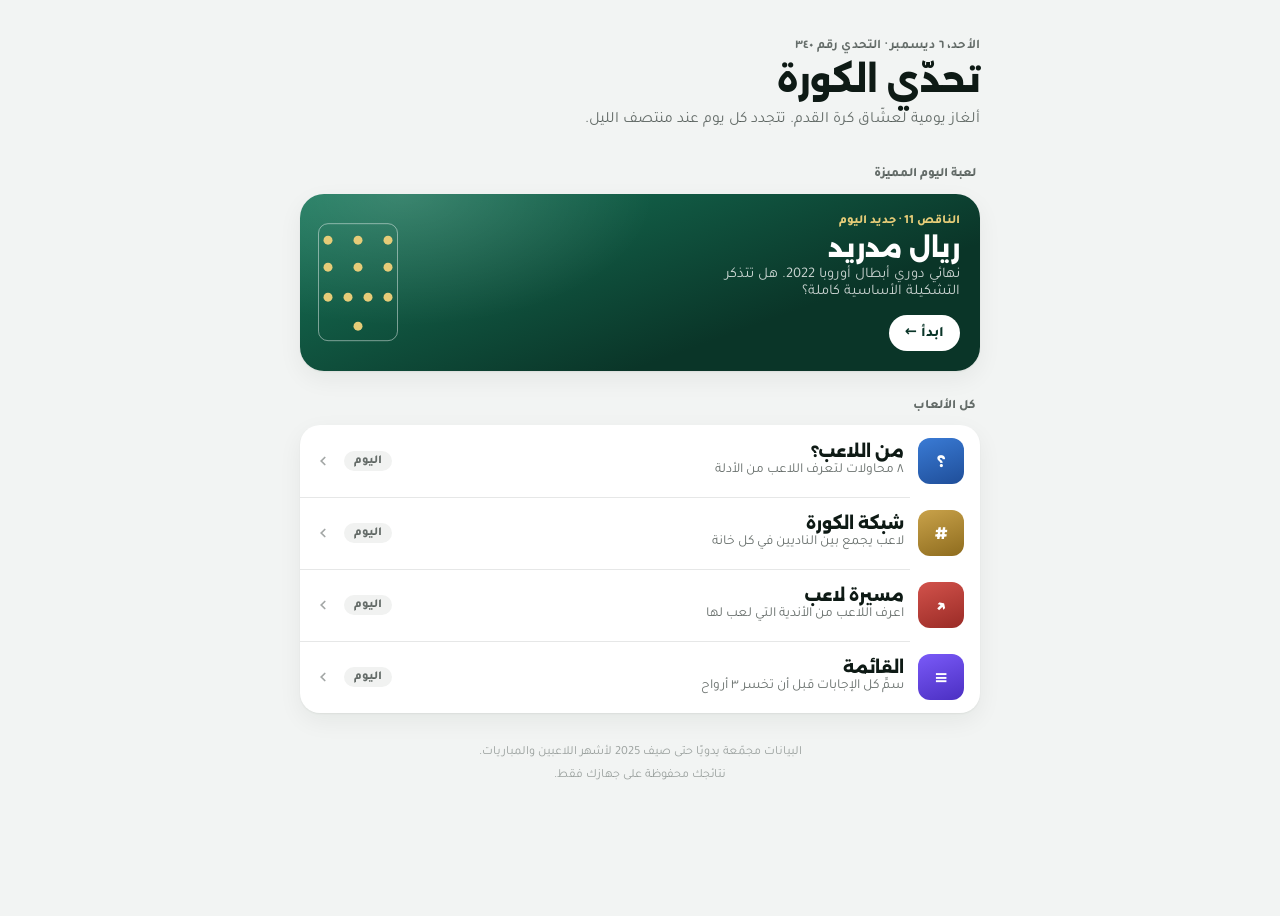
==== kora/index.html @ 8225eb1f "Add standalone Arabic football puzzle site (kora/) Five daily games: الناقص 11, من اللاعب؟, شبكة الك" ====
<!DOCTYPE html>
<html lang="ar" dir="rtl">
<head>
<meta charset="UTF-8">
<meta name="viewport" content="width=device-width, initial-scale=1, viewport-fit=cover">
<title>تحدّي الكورة</title>
<meta name="claude:viewport-fit-sides" content="cover">
<meta name="description" content="ألعاب ألغاز كرة القدم بالعربي: الناقص 11، من اللاعب؟، شبكة الكورة، مسيرة لاعب، والقائمة.">
<meta name="theme-color" content="#F3F5F4">
<link rel="preconnect" href="https://fonts.gstatic.com" crossorigin>
<link href="https://fonts.googleapis.com/css2?family=Tajawal:wght@400;500;700;800&family=Alexandria:wght@500;600;700;800&display=swap" rel="stylesheet">
<style>
/* Layout: iOS-style single column (max 680px) — large title, grouped cards, bottom sheets; pitch green and gold borrowed from مركز التمرين */
:root{
  --bg:#F2F4F3; --surface:#FFFFFF; --surface2:#F6F8F7; --fill:rgba(16,40,30,.06); --fill2:rgba(16,40,30,.10);
  --fg:#0E1A15; --fg2:rgba(14,26,21,.62); --fg3:rgba(14,26,21,.38); --sep:rgba(14,26,21,.10);
  --accent:#10654F; --accent-fg:#FFFFFF; --accent-soft:rgba(16,101,79,.10);
  --gold:#B48A2C; --gold-soft:rgba(201,162,74,.16);
  --ok:#1F9D55; --ok-fg:#FFFFFF; --near:#D9A514; --near-fg:#1A1405; --miss:#8E9692; --miss-fg:#FFFFFF; --bad:#D93A3A;
  --pitch1:#17775A; --pitch2:#136B51; --line:rgba(255,255,255,.55);
  --shadow:0 1px 2px rgba(10,30,20,.06),0 8px 24px rgba(10,30,20,.06);
  --blur:rgba(242,244,243,.82);
  --f-display:'Alexandria','Tajawal',system-ui,sans-serif; --f-body:'Tajawal',system-ui,-apple-system,'Segoe UI',sans-serif;
  --r:20px; --r-sm:13px;
}
@media (prefers-color-scheme: dark){:root:not([data-theme="light"]){
  --bg:#000000; --surface:#111614; --surface2:#1A201D; --fill:rgba(220,240,230,.07); --fill2:rgba(220,240,230,.12);
  --fg:#F3F7F5; --fg2:rgba(243,247,245,.64); --fg3:rgba(243,247,245,.38); --sep:rgba(243,247,245,.10);
  --accent:#2EA96A; --accent-fg:#04140D; --accent-soft:rgba(46,169,106,.16);
  --gold:#E6CC78; --gold-soft:rgba(230,204,120,.14);
  --ok:#2EB866; --ok-fg:#04140D; --near:#E3B523; --near-fg:#1A1405; --miss:#3B423F; --miss-fg:#F3F7F5; --bad:#F26B6B;
  --pitch1:#0F5A43; --pitch2:#0C503B; --line:rgba(255,255,255,.42);
  --shadow:none; --blur:rgba(0,0,0,.72); color-scheme:dark;}}
:root[data-theme="dark"]{
  --bg:#000000; --surface:#111614; --surface2:#1A201D; --fill:rgba(220,240,230,.07); --fill2:rgba(220,240,230,.12);
  --fg:#F3F7F5; --fg2:rgba(243,247,245,.64); --fg3:rgba(243,247,245,.38); --sep:rgba(243,247,245,.10);
  --accent:#2EA96A; --accent-fg:#04140D; --accent-soft:rgba(46,169,106,.16);
  --gold:#E6CC78; --gold-soft:rgba(230,204,120,.14);
  --ok:#2EB866; --ok-fg:#04140D; --near:#E3B523; --near-fg:#1A1405; --miss:#3B423F; --miss-fg:#F3F7F5; --bad:#F26B6B;
  --pitch1:#0F5A43; --pitch2:#0C503B; --line:rgba(255,255,255,.42);
  --shadow:none; --blur:rgba(0,0,0,.72); color-scheme:dark;}

*{box-sizing:border-box;-webkit-tap-highlight-color:transparent}
html{direction:rtl}
body{direction:rtl;background:var(--bg);color:var(--fg);font-family:var(--f-body);font-size:16px;line-height:1.6;
  -webkit-font-smoothing:antialiased;min-height:100vh;
  padding-left:max(16px,env(safe-area-inset-left,0px));padding-right:max(16px,env(safe-area-inset-right,0px));padding-block:0 40px}
body::before{content:"";position:fixed;inset:0 0 auto;height:env(safe-area-inset-top,0px);z-index:60;background:var(--blur)}
button,input{font-family:inherit;font-size:inherit;color:inherit}
button{cursor:pointer}
:focus-visible{outline:2.5px solid var(--accent);outline-offset:2px}
.wrap{max-width:680px;margin:0 auto}
h1,h2,h3,.disp{font-family:var(--f-display);text-wrap:balance;margin:0}
.num{font-variant-numeric:tabular-nums}

/* nav bar */
.nav{position:sticky;top:env(safe-area-inset-top,0px);z-index:50;margin:0 calc(-1*max(16px,env(safe-area-inset-left,0px)));
  padding:10px max(16px,env(safe-area-inset-left,0px));background:var(--blur);
  -webkit-backdrop-filter:saturate(180%) blur(18px);backdrop-filter:saturate(180%) blur(18px);border-bottom:.5px solid var(--sep)}
.nav .in{max-width:680px;margin:0 auto;display:flex;align-items:center;gap:8px;min-height:36px}
.nav .t{flex:1;text-align:center;font-family:var(--f-display);font-weight:700;font-size:1rem;white-space:nowrap;overflow:hidden;text-overflow:ellipsis}
.nbtn{background:none;border:0;color:var(--accent);font-weight:700;font-size:1rem;display:inline-flex;align-items:center;gap:2px;padding:6px 4px;min-width:64px}
.nbtn.end{justify-content:flex-end}
.nbtn svg{width:20px;height:20px}
.ibtn{width:34px;height:34px;border-radius:50%;background:var(--fill);border:0;color:var(--accent);display:inline-flex;align-items:center;justify-content:center;font-weight:800;font-family:var(--f-display)}

/* home */
.hero{padding:28px 0 6px}
.hero .date{font-size:.82rem;font-weight:700;color:var(--fg2);letter-spacing:.2px}
.hero h1{font-size:2.15rem;font-weight:800;line-height:1.25;margin-top:2px}
.hero p{margin:6px 0 0;color:var(--fg2);font-size:.98rem}
.grp-t{font-size:.8rem;font-weight:800;color:var(--fg2);margin:26px 4px 8px}
.feature{display:block;width:100%;text-align:right;border:0;border-radius:24px;overflow:hidden;position:relative;padding:20px 20px 20px 116px;color:#fff;
  background:radial-gradient(420px 220px at 15% 0%,rgba(255,255,255,.16),transparent 60%),linear-gradient(160deg,#17775A,#0A3528 70%);box-shadow:var(--shadow)}
.feature .k{font-size:.78rem;font-weight:800;color:#E6CC78}
.feature h2{font-size:1.6rem;font-weight:800;margin:4px 0 4px;color:#fff}
.feature p{margin:0;color:rgba(255,255,255,.78);font-size:.92rem;max-width:34ch}
.feature .go{margin-top:14px;display:inline-flex;align-items:center;gap:6px;background:#fff;color:#0A3528;border-radius:999px;padding:8px 16px;font-weight:800;font-size:.9rem}
.feature .mini{position:absolute;left:18px;top:50%;transform:translateY(-50%);width:80px;aspect-ratio:68/100;border:1.5px solid rgba(255,255,255,.45);border-radius:10px;max-width:30%}
.feature .mini i{position:absolute;width:9px;height:9px;border-radius:50%;background:#E6CC78;transform:translate(-50%,-50%)}
.list{background:var(--surface);border-radius:var(--r);overflow:hidden;box-shadow:var(--shadow)}
.row{display:flex;align-items:center;gap:14px;width:100%;padding:13px 16px;background:none;border:0;text-align:right;position:relative}
.row+.row::before{content:"";position:absolute;top:0;left:0;right:70px;border-top:.5px solid var(--sep)}
.app-ic{width:46px;height:46px;border-radius:12px;flex:none;display:flex;align-items:center;justify-content:center;color:#fff;font-family:var(--f-display);font-weight:800;font-size:1.05rem}
.row .tx{flex:1;min-width:0}
.row .tx b{display:block;font-weight:800;font-size:1.02rem;font-family:var(--f-display)}
.row .tx span{display:block;color:var(--fg2);font-size:.86rem;line-height:1.45}
.row .st{font-size:.76rem;font-weight:800;border-radius:999px;padding:3px 10px;white-space:nowrap;background:var(--fill);color:var(--fg2)}
.row .st.done{background:var(--accent-soft);color:var(--accent)}
.row .chev{color:var(--fg3);flex:none}
.foot{color:var(--fg3);font-size:.78rem;text-align:center;margin-top:28px;line-height:1.8}

/* generic */
.card{background:var(--surface);border-radius:var(--r);padding:16px;box-shadow:var(--shadow)}
.stack{display:flex;flex-direction:column;gap:12px}
.seg{display:flex;background:var(--fill);border-radius:10px;padding:2px;gap:2px;margin:14px 0 4px}
.seg button{flex:1;border:0;background:none;border-radius:8px;padding:7px 6px;font-weight:700;font-size:.88rem;color:var(--fg)}
.seg button.on{background:var(--surface);box-shadow:0 1px 3px rgba(0,0,0,.12)}
.btn{border:0;border-radius:14px;padding:13px 18px;font-weight:800;font-size:1rem;background:var(--accent);color:var(--accent-fg);display:inline-flex;align-items:center;justify-content:center;gap:6px}
.btn:active{transform:scale(.98)}
.btn.sec{background:var(--fill);color:var(--accent)}
.btn.ghost{background:none;color:var(--accent);padding:10px 12px}
.btn.danger{background:none;color:var(--bad);padding:10px 12px}
.btn.block{width:100%}
.btn:disabled{opacity:.4}
.btns{display:flex;gap:8px;flex-wrap:wrap}
.btns .btn{flex:1;min-width:120px}
.muted{color:var(--fg2)}
.small{font-size:.84rem}
.field{width:100%;border:0;background:var(--fill);border-radius:12px;padding:12px 14px;font-size:1rem;outline:none;color:var(--fg)}
.field:focus{box-shadow:0 0 0 2.5px var(--accent-soft) inset,0 0 0 1.5px var(--accent) inset}
.field::placeholder{color:var(--fg3)}
.lives{display:flex;gap:5px;align-items:center}
.lives i{width:10px;height:10px;border-radius:50%;background:var(--accent)}
.lives i.off{background:var(--fill2)}
.pill{display:inline-flex;align-items:center;gap:4px;font-size:.78rem;font-weight:800;border-radius:999px;padding:3px 10px;background:var(--fill);color:var(--fg2)}
.pill.g{background:var(--gold-soft);color:var(--gold)}
.pill.a{background:var(--accent-soft);color:var(--accent)}

/* autocomplete */
.ac{position:relative}
.ac-list{margin-top:6px;background:var(--surface);border-radius:14px;box-shadow:0 10px 30px rgba(0,0,0,.14);overflow:hidden;max-height:260px;overflow-y:auto}
.ac-list:empty{display:none}
.ac-it{display:flex;align-items:center;gap:10px;width:100%;padding:11px 14px;border:0;background:none;text-align:right;font-weight:700}
.ac-it+.ac-it{border-top:.5px solid var(--sep)}
.ac-it small{color:var(--fg2);font-weight:500;margin-inline-start:auto}
.ac-it:hover,.ac-it.hl{background:var(--fill)}
.ac-it.used{opacity:.4}

/* match header */
.match{display:flex;align-items:center;gap:10px;justify-content:space-between}
.match .tm{flex:1;text-align:center;font-weight:800;font-family:var(--f-display);font-size:.98rem;min-width:0}
.match .tm .fl{font-size:1.7rem;display:block;line-height:1.2}
.match .tm.me{color:var(--accent)}
.match .sc{font-family:var(--f-display);font-weight:800;font-size:1.7rem;direction:ltr;white-space:nowrap}
.match-sub{text-align:center;color:var(--fg2);font-size:.84rem;margin-top:6px}

/* pitch */
.pitch{position:relative;width:100%;max-width:100%;aspect-ratio:68/92;border-radius:18px;overflow:hidden;
  background:repeating-linear-gradient(180deg,var(--pitch1) 0 9.09%,var(--pitch2) 9.09% 18.18%)}
.pitch .ln{position:absolute;border:2px solid var(--line);pointer-events:none}
.pitch .mid{left:-2px;right:-2px;top:0;border-width:0 0 2px 0}
.pitch .circ{width:28%;aspect-ratio:1;border-radius:50%;left:36%;top:0;transform:translateY(-50%)}
.pitch .box{left:20%;right:20%;bottom:-2px;height:16%}
.pitch .six{left:36%;right:36%;bottom:-2px;height:6%}
.pitch .arc{width:16%;aspect-ratio:1;border-radius:50%;left:42%;bottom:12%;clip-path:inset(0 0 60% 0)}
.tok{position:absolute;transform:translate(-50%,-50%);display:flex;flex-direction:column;align-items:center;gap:3px;width:22%;max-width:96px;border:0;background:none;padding:0;color:#fff}
.tok .sh{width:40px;height:40px;border-radius:50%;display:flex;align-items:center;justify-content:center;font-family:var(--f-display);font-weight:800;font-size:.95rem;
  background:rgba(0,0,0,.28);border:2px dashed rgba(255,255,255,.7);transition:transform .15s}
.tok.sel .sh{background:#fff;color:#0A3528;border:2px solid #E6CC78;transform:scale(1.12);box-shadow:0 0 0 4px rgba(230,204,120,.45)}
.tok.ok .sh{background:#fff;color:var(--ok);border:2px solid #fff}
.tok.rev .sh{background:rgba(255,255,255,.75);color:#5b625f;border:2px solid transparent}
.tok .nm{font-size:.7rem;font-weight:800;background:rgba(0,0,0,.5);padding:1px 7px;border-radius:7px;max-width:100%;white-space:nowrap;overflow:hidden;text-overflow:ellipsis;letter-spacing:1px}
.tok.ok .nm,.tok.rev .nm{letter-spacing:0}
.tok .ps{font-size:.6rem;opacity:.85;font-weight:700}

/* tiles */
.tiles{display:flex;gap:4px;flex-wrap:wrap;justify-content:center;direction:rtl}
.tile{width:34px;height:40px;border-radius:9px;display:flex;align-items:center;justify-content:center;font-family:var(--f-display);font-weight:800;font-size:1.08rem;background:var(--fill);color:var(--fg)}
.tile.empty{background:none;border:2px solid var(--fill2)}
.tile.k{background:var(--accent-soft);color:var(--accent);border:2px solid var(--accent)}
.tile.ok{background:var(--ok);color:var(--ok-fg)}
.tile.near{background:var(--near);color:var(--near-fg)}
.tile.miss{background:var(--miss);color:var(--miss-fg)}
.tiles.sm .tile{width:26px;height:30px;font-size:.88rem;border-radius:7px}
.hist{display:flex;flex-direction:column;gap:6px;margin-top:10px}
@keyframes shake{0%,100%{transform:translateX(0)}25%{transform:translateX(-6px)}75%{transform:translateX(6px)}}
.shake{animation:shake .25s 2}
@keyframes pop{0%{transform:scale(.6);opacity:0}100%{transform:scale(1);opacity:1}}
.pop{animation:pop .25s ease-out}

/* who table */
.mystery{display:flex;align-items:center;gap:14px}
.mystery .av{width:64px;height:64px;border-radius:50%;background:linear-gradient(160deg,var(--pitch1),#0A3528);color:#E6CC78;display:flex;align-items:center;justify-content:center;font-family:var(--f-display);font-weight:800;font-size:1.8rem;flex:none}
.gtab{overflow-x:auto;margin:0 -4px;padding:0 4px}
.grow{display:grid;grid-template-columns:minmax(58px,1.15fr) repeat(5,minmax(0,1fr));gap:4px;margin-top:4px}
.grow.h div{font-size:.7rem;color:var(--fg2);font-weight:800;text-align:center;padding:2px}
.grow .nmc{font-weight:800;font-size:.78rem;min-width:0;overflow-wrap:anywhere;display:flex;align-items:center;padding:0 4px;line-height:1.3}
.cell{border-radius:10px;min-height:52px;min-width:0;overflow-wrap:anywhere;display:flex;flex-direction:column;align-items:center;justify-content:center;text-align:center;font-size:.66rem;font-weight:800;line-height:1.25;padding:4px 3px;background:var(--miss);color:var(--miss-fg)}
.cell .big{font-size:1.2rem;line-height:1.1}
.cell.ok{background:var(--ok);color:var(--ok-fg)}
.cell.near{background:var(--near);color:var(--near-fg)}

/* grid game */
.bx{display:grid;grid-template-columns:repeat(4,1fr);gap:6px}
.bx .hd{display:flex;flex-direction:column;align-items:center;justify-content:center;text-align:center;font-weight:800;font-size:.74rem;line-height:1.3;padding:4px 2px;min-height:64px}
.bx .hd .em{width:34px;height:34px;border-radius:50%;display:flex;align-items:center;justify-content:center;font-size:1.25rem;color:#fff;font-family:var(--f-display);margin-bottom:3px}
.bx .cl{aspect-ratio:1;max-width:100%;border-radius:14px;border:0;background:var(--surface);box-shadow:var(--shadow);display:flex;align-items:center;justify-content:center;text-align:center;font-weight:800;font-size:.76rem;line-height:1.3;padding:4px;color:var(--fg)}
.bx .cl.empty{color:var(--fg3);font-size:1.4rem;font-weight:500}
.bx .cl.ok{background:var(--ok);color:var(--ok-fg)}
.bx .cl.rev{background:var(--fill2);color:var(--fg2)}
.bx .cl.sel{box-shadow:0 0 0 2.5px var(--accent)}

/* career */
.path{display:flex;flex-direction:column;gap:0;position:relative;padding-inline-start:26px}
.path::before{content:"";position:absolute;right:9px;top:10px;bottom:10px;width:2px;background:var(--fill2)}
.stop{position:relative;padding:8px 0;font-weight:800;font-family:var(--f-display)}
.stop::before{content:"";position:absolute;right:-22px;top:50%;width:12px;height:12px;border-radius:50%;transform:translateY(-50%);background:var(--accent);box-shadow:0 0 0 4px var(--accent-soft)}
.stop.hid{color:var(--fg3);font-weight:600}
.stop.hid::before{background:var(--fill2);box-shadow:none}
.stop .i{font-size:.72rem;color:var(--fg3);font-weight:700;margin-inline-start:6px;font-family:var(--f-body)}
.hints{display:flex;flex-wrap:wrap;gap:6px}
.wrong{display:flex;flex-wrap:wrap;gap:6px}
.wrong span{font-size:.82rem;font-weight:700;color:var(--bad);background:rgba(217,58,58,.1);border-radius:999px;padding:3px 10px;text-decoration:line-through}

/* top list */
.ans{display:grid;grid-template-columns:1fr 1fr;gap:6px}
.ans div{display:flex;align-items:center;gap:8px;background:var(--surface2);border-radius:12px;padding:9px 10px;font-weight:800;font-size:.9rem;min-height:42px}
.ans div b{width:22px;height:22px;border-radius:50%;background:var(--fill2);color:var(--fg2);display:flex;align-items:center;justify-content:center;font-size:.72rem;flex:none;font-family:var(--f-display)}
.ans div.f{background:var(--accent-soft);color:var(--accent)}
.ans div.f b{background:var(--accent);color:var(--accent-fg)}
.ans div.m{color:var(--fg2)}
.ans div.m b{background:var(--miss);color:var(--miss-fg)}
@media(max-width:380px){.ans{grid-template-columns:1fr}}

/* result */
.result{text-align:center}
.result .em{font-size:2.6rem;line-height:1}
.result h3{font-size:1.35rem;font-weight:800;margin-top:6px}
.result p{margin:4px 0 12px;color:var(--fg2)}
.stats{display:grid;grid-template-columns:repeat(4,1fr);gap:6px;margin:10px 0 14px}
.stats div{background:var(--fill);border-radius:12px;padding:8px 4px}
.stats b{display:block;font-family:var(--f-display);font-size:1.3rem;font-weight:800}
.stats span{font-size:.7rem;color:var(--fg2);font-weight:700}

/* sheet */
.scrim{position:fixed;inset:0;background:rgba(0,0,0,.4);z-index:80;display:flex;align-items:flex-end;justify-content:center;opacity:0;transition:opacity .2s}
.scrim.show{opacity:1}
.sheet{width:100%;max-width:680px;max-height:88vh;overflow-y:auto;background:var(--surface);border-radius:22px 22px 0 0;
  padding:8px max(18px,env(safe-area-inset-left,0px)) calc(22px + env(safe-area-inset-bottom,0px));transform:translateY(30px);transition:transform .25s}
.scrim.show .sheet{transform:none}
.sheet .grab{width:38px;height:5px;border-radius:3px;background:var(--fill2);margin:0 auto 10px}
.sheet h3{font-size:1.2rem;font-weight:800;margin-bottom:8px}
.sheet ol,.sheet ul{padding-inline-start:20px;margin:6px 0;color:var(--fg2)}
.sheet li{margin:4px 0}
@media(min-width:720px){.scrim{align-items:center}.sheet{border-radius:22px}}
.toast{position:fixed;left:50%;bottom:calc(24px + env(safe-area-inset-bottom,0px));transform:translate(-50%,20px);background:var(--fg);color:var(--bg);padding:10px 18px;border-radius:999px;font-weight:800;font-size:.9rem;opacity:0;transition:.25s;z-index:99;pointer-events:none;white-space:nowrap}
.toast.show{opacity:1;transform:translate(-50%,0)}
@media (prefers-reduced-motion:reduce){*{animation:none!important;transition:none!important}}
</style>

</head>
<body>
<div class="wrap" id="app"></div>
<div class="toast" id="toast"></div>

<script>
'use strict';
/* =================== أدوات =================== */
const $=(s,r=document)=>r.querySelector(s);
const esc=s=>String(s).replace(/[&<>"']/g,c=>({'&':'&amp;','<':'&lt;','>':'&gt;','"':'&quot;',"'":'&#39;'}[c]));
const AR=n=>String(n).replace(/\d/g,d=>'٠١٢٣٤٥٦٧٨٩'[d]);
/* توحيد الكتابة العربية: الهمزات، التاء المربوطة، الألف المقصورة، التشكيل والمسافات */
function norm(s){
  return String(s||'').toLowerCase()
    .replace(/[ً-ٰٟـ]/g,'')
    .replace(/[أإآٱ]/g,'ا').replace(/ة/g,'ه').replace(/ى/g,'ي').replace(/ؤ/g,'و').replace(/ئ/g,'ي').replace(/ء/g,'')
    .replace(/گ/g,'ك').replace(/[پ]/g,'ب').replace(/[ڤ]/g,'ف').replace(/[چ]/g,'تش')
    .replace(/[\s\-_.'’"،,]/g,'');
}
const noAl=s=>s.startsWith('ال')&&s.length>4?s.slice(2):s;
function same(a,b){const x=norm(a),y=norm(b);return !!x&&(x===y||noAl(x)===noAl(y));}
function letters(s){return [...String(s).replace(/[ً-ٰٟـ]/g,'').replace(/[\s\-_.'’"]/g,'')];}

const store={
  get(k,d){try{const v=localStorage.getItem('kora:'+k);return v?JSON.parse(v):d;}catch(e){return d;}},
  set(k,v){try{localStorage.setItem('kora:'+k,JSON.stringify(v));}catch(e){}}
};
function toast(msg){const t=$('#toast');t.textContent=msg;t.classList.add('show');clearTimeout(toast._t);toast._t=setTimeout(()=>t.classList.remove('show'),1900);}
function shake(el){if(!el)return;el.classList.remove('shake');void el.offsetWidth;el.classList.add('shake');}

/* اليوم ورقم اللغز */
const START=Date.UTC(2026,0,1);
function todayKey(){const d=new Date();return Date.UTC(d.getFullYear(),d.getMonth(),d.getDate());}
const DAY=Math.floor((todayKey()-START)/864e5);
const DAYNO=DAY+1;
function rng(seed){let a=seed>>>0;return()=>{a|=0;a=a+0x6D2B79F5|0;let t=Math.imul(a^a>>>15,1|a);t=t+Math.imul(t^t>>>7,61|t)^t;return((t^t>>>14)>>>0)/4294967296;};}
function shuffled(arr,seed){const a=arr.slice(),r=rng(seed);for(let i=a.length-1;i>0;i--){const j=Math.floor(r()*(i+1));[a[i],a[j]]=[a[j],a[i]];}return a;}
/* اختيار اليوم: كل دورة كاملة تمر على كل الألغاز قبل التكرار */
function dailyPick(list,salt){const n=list.length,cyc=Math.floor(DAY/n),pos=((DAY%n)+n)%n;return shuffled(list,salt*7919+cyc)[pos];}
function randPick(list,avoid){let x;do{x=list[Math.floor(Math.random()*list.length)];}while(list.length>1&&x===avoid);return x;}

async function share(text){
  try{await navigator.clipboard.writeText(text);toast('تم نسخ النتيجة، الصقها لأصدقائك');}
  catch(e){openSheet('<h3>انسخ نتيجتك</h3><textarea class="field" id="shareTxt" rows="6" readonly style="resize:none">'+esc(text)+'</textarea><p class="muted small">اضغط على النص مطوّلًا ثم اختر «نسخ».</p>');const ta=$('#shareTxt');if(ta){ta.focus();ta.select();}}
}

/* إحصاءات كل لعبة (التحدي اليومي فقط) */
function recordResult(game,win){
  const s=store.get('stats:'+game,{p:0,w:0,cur:0,best:0,last:-1});
  if(s.last===DAY)return s;
  s.p++; if(win){s.w++;s.cur=(s.last===DAY-1?s.cur:0)+1;s.best=Math.max(s.best,s.cur);}else s.cur=0;
  s.last=DAY; store.set('stats:'+game,s); return s;
}
function statsHTML(game){
  const s=store.get('stats:'+game,{p:0,w:0,cur:0,best:0});
  return '<div class="stats num"><div><b>'+AR(s.p)+'</b><span>لعبت</span></div><div><b>'+AR(s.p?Math.round(s.w*100/s.p):0)+'٪</b><span>فوز</span></div><div><b>'+AR(s.cur)+'</b><span>سلسلة</span></div><div><b>'+AR(s.best)+'</b><span>أفضل سلسلة</span></div></div>';
}

/* النافذة السفلية */
function openSheet(html,onOpen){
  closeSheet();
  const s=document.createElement('div');s.className='scrim';s.id='scrim';
  s.innerHTML='<div class="sheet" role="dialog" aria-modal="true"><div class="grab"></div>'+html+'<button class="btn sec block" style="margin-top:14px" data-close>إغلاق</button></div>';
  s.addEventListener('click',e=>{if(e.target===s||e.target.closest('[data-close]'))closeSheet();});
  document.body.appendChild(s);requestAnimationFrame(()=>s.classList.add('show'));
  if(onOpen)onOpen(s);
}
function closeSheet(){const s=$('#scrim');if(s)s.remove();}

/* =================== البيانات =================== */
/* الدول: العلم والقارة */
const NAT={
 'الأرجنتين':['🇦🇷','أمريكا الجنوبية'],'البرازيل':['🇧🇷','أمريكا الجنوبية'],'الأوروغواي':['🇺🇾','أمريكا الجنوبية'],
 'البرتغال':['🇵🇹','أوروبا'],'فرنسا':['🇫🇷','أوروبا'],'إسبانيا':['🇪🇸','أوروبا'],'ألمانيا':['🇩🇪','أوروبا'],'إيطاليا':['🇮🇹','أوروبا'],
 'إنجلترا':['🏴󠁧󠁢󠁥󠁮󠁧󠁿','أوروبا'],'ويلز':['🏴󠁧󠁢󠁷󠁬󠁳󠁿','أوروبا'],'هولندا':['🇳🇱','أوروبا'],'بلجيكا':['🇧🇪','أوروبا'],'كرواتيا':['🇭🇷','أوروبا'],
 'النرويج':['🇳🇴','أوروبا'],'السويد':['🇸🇪','أوروبا'],'بولندا':['🇵🇱','أوروبا'],'أوكرانيا':['🇺🇦','أوروبا'],'جورجيا':['🇬🇪','أوروبا'],
 'مصر':['🇪🇬','أفريقيا'],'المغرب':['🇲🇦','أفريقيا'],'الجزائر':['🇩🇿','أفريقيا'],'السنغال':['🇸🇳','أفريقيا'],'ساحل العاج':['🇨🇮','أفريقيا'],'الكاميرون':['🇨🇲','أفريقيا'],
 'السعودية':['🇸🇦','آسيا'],'الإمارات':['🇦🇪','آسيا'],'قطر':['🇶🇦','آسيا'],'كوريا الجنوبية':['🇰🇷','آسيا']
};
/* الأندية المشهورة ودوريها (للعبة «من اللاعب؟») */
const LEAGUE={
 'برشلونة':'الإسباني','ريال مدريد':'الإسباني','أتلتيكو مدريد':'الإسباني','إشبيلية':'الإسباني',
 'مانشستر يونايتد':'الإنجليزي','مانشستر سيتي':'الإنجليزي','ليفربول':'الإنجليزي','تشيلسي':'الإنجليزي','أرسنال':'الإنجليزي','توتنهام':'الإنجليزي',
 'يوفنتوس':'الإيطالي','ميلان':'الإيطالي','إنتر':'الإيطالي','روما':'الإيطالي','نابولي':'الإيطالي',
 'بايرن ميونخ':'الألماني','باريس سان جيرمان':'الفرنسي','أياكس':'الهولندي',
 'الهلال':'السعودي','الأهلي المصري':'المصري','العين':'الإماراتي','الجزيرة':'الإماراتي','السد':'القطري','سانتوس':'البرازيلي'
};
/* اللاعبون: الاسم، أسماء بديلة، الجنسية، المركز، سنة الميلاد، النادي الأبرز، أبرز محطات المسيرة بالترتيب */
const PL=[
 ['ليونيل ميسي',['ميسي','ليو ميسي'],'الأرجنتين','هجوم',1987,'برشلونة',['برشلونة','باريس سان جيرمان','إنتر ميامي']],
 ['كريستيانو رونالدو',['رونالدو','كريستيانو','كرستيانو'],'البرتغال','هجوم',1985,'ريال مدريد',['سبورتنغ لشبونة','مانشستر يونايتد','ريال مدريد','يوفنتوس','النصر']],
 ['نيمار',['نيمار جونيور'],'البرازيل','هجوم',1992,'برشلونة',['سانتوس','برشلونة','باريس سان جيرمان','الهلال','سانتوس']],
 ['كريم بنزيما',['بنزيما'],'فرنسا','هجوم',1987,'ريال مدريد',['ليون','ريال مدريد','الاتحاد']],
 ['كيليان مبابي',['مبابي','امبابي'],'فرنسا','هجوم',1998,'باريس سان جيرمان',['موناكو','باريس سان جيرمان','ريال مدريد']],
 ['إرلينغ هالاند',['هالاند','ارلينج هالاند'],'النرويج','هجوم',2000,'مانشستر سيتي',['برين','مولده','سالزبورغ','بوروسيا دورتموند','مانشستر سيتي']],
 ['محمد صلاح',['صلاح','مو صلاح'],'مصر','هجوم',1992,'ليفربول',['المقاولون العرب','بازل','تشيلسي','فيورنتينا','روما','ليفربول']],
 ['ساديو ماني',['ماني'],'السنغال','هجوم',1992,'ليفربول',['ميتز','سالزبورغ','ساوثهامبتون','ليفربول','بايرن ميونخ','النصر']],
 ['زلاتان إبراهيموفيتش',['زلاتان','ابراهيموفيتش','إبرا'],'السويد','هجوم',1981,'ميلان',['مالمو','أياكس','يوفنتوس','إنتر','برشلونة','ميلان','باريس سان جيرمان','مانشستر يونايتد','لوس أنجلوس غالاكسي','ميلان']],
 ['لويس سواريز',['سواريز'],'الأوروغواي','هجوم',1987,'برشلونة',['ناسيونال','غرونينغن','أياكس','ليفربول','برشلونة','أتلتيكو مدريد','ناسيونال','غريميو','إنتر ميامي']],
 ['رونالدينيو',['رونالدينهو','رونالدينيو غاوتشو'],'البرازيل','هجوم',1980,'برشلونة',['غريميو','باريس سان جيرمان','برشلونة','ميلان','فلامنغو','أتلتيكو مينيرو','كيريتارو','فلومينينسي']],
 ['كاكا',['ريكاردو كاكا'],'البرازيل','وسط',1982,'ميلان',['ساو باولو','ميلان','ريال مدريد','ميلان','ساو باولو','أورلاندو سيتي']],
 ['رونالدو نازاريو',['رونالدو البرازيلي','الظاهرة','نازاريو'],'البرازيل','هجوم',1976,'ريال مدريد',['كروزيرو','آيندهوفن','برشلونة','إنتر','ريال مدريد','ميلان','كورينثيانز']],
 ['تييري هنري',['هنري','تيري هنري'],'فرنسا','هجوم',1977,'أرسنال',['موناكو','يوفنتوس','أرسنال','برشلونة','نيويورك ريد بولز','أرسنال','نيويورك ريد بولز']],
 ['زين الدين زيدان',['زيدان','زيزو'],'فرنسا','وسط',1972,'ريال مدريد',['كان','بوردو','يوفنتوس','ريال مدريد']],
 ['لويس فيغو',['فيغو','فيجو'],'البرتغال','وسط',1972,'برشلونة',['سبورتنغ لشبونة','برشلونة','ريال مدريد','إنتر']],
 ['ديفيد بيكهام',['بيكهام'],'إنجلترا','وسط',1975,'مانشستر يونايتد',['مانشستر يونايتد','ريال مدريد','لوس أنجلوس غالاكسي','ميلان','باريس سان جيرمان']],
 ['ستيفن جيرارد',['جيرارد'],'إنجلترا','وسط',1980,'ليفربول',['ليفربول','لوس أنجلوس غالاكسي']],
 ['فرانك لامبارد',['لامبارد'],'إنجلترا','وسط',1978,'تشيلسي',['وست هام','تشيلسي','مانشستر سيتي','نيويورك سيتي']],
 ['لوكا مودريتش',['مودريتش','مودريش'],'كرواتيا','وسط',1985,'ريال مدريد',['دينامو زغرب','توتنهام','ريال مدريد','ميلان']],
 ['توني كروس',['كروس'],'ألمانيا','وسط',1990,'ريال مدريد',['بايرن ميونخ','باير ليفركوزن','بايرن ميونخ','ريال مدريد']],
 ['تشافي هيرنانديز',['تشافي','شافي','تشابي'],'إسبانيا','وسط',1980,'برشلونة',['برشلونة','السد']],
 ['أندريس إنييستا',['انييستا','انيستا','إنيستا'],'إسبانيا','وسط',1984,'برشلونة',['برشلونة','فيسل كوبي','الإمارات']],
 ['أندريا بيرلو',['بيرلو'],'إيطاليا','وسط',1979,'ميلان',['بريشيا','إنتر','ريجينا','بريشيا','ميلان','يوفنتوس','نيويورك سيتي']],
 ['جانلويجي بوفون',['بوفون'],'إيطاليا','حارس',1978,'يوفنتوس',['بارما','يوفنتوس','باريس سان جيرمان','يوفنتوس','بارما']],
 ['إيكر كاسياس',['كاسياس','كاسيلاس'],'إسبانيا','حارس',1981,'ريال مدريد',['ريال مدريد','بورتو']],
 ['سيرخيو راموس',['راموس'],'إسبانيا','دفاع',1986,'ريال مدريد',['إشبيلية','ريال مدريد','باريس سان جيرمان','إشبيلية','مونتيري']],
 ['جيرارد بيكيه',['بيكيه','بيكي'],'إسبانيا','دفاع',1987,'برشلونة',['مانشستر يونايتد','سرقسطة','مانشستر يونايتد','برشلونة']],
 ['روبرت ليفاندوفسكي',['ليفاندوفسكي','ليفا'],'بولندا','هجوم',1988,'بايرن ميونخ',['زنيتش بروشكوف','ليخ بوزنان','بوروسيا دورتموند','بايرن ميونخ','برشلونة']],
 ['أنطوان غريزمان',['غريزمان','جريزمان'],'فرنسا','هجوم',1991,'أتلتيكو مدريد',['ريال سوسيداد','أتلتيكو مدريد','برشلونة','أتلتيكو مدريد']],
 ['أنخيل دي ماريا',['دي ماريا','ديماريا'],'الأرجنتين','هجوم',1988,'ريال مدريد',['روزاريو سنترال','بنفيكا','ريال مدريد','مانشستر يونايتد','باريس سان جيرمان','يوفنتوس','بنفيكا','روزاريو سنترال']],
 ['سيرخيو أغويرو',['أغويرو','اجويرو','كون أغويرو'],'الأرجنتين','هجوم',1988,'مانشستر سيتي',['إندبندينتي','أتلتيكو مدريد','مانشستر سيتي','برشلونة']],
 ['غونزالو هيغواين',['هيغواين','هيغوين'],'الأرجنتين','هجوم',1987,'يوفنتوس',['ريفر بليت','ريال مدريد','نابولي','يوفنتوس','ميلان','تشيلسي','يوفنتوس','إنتر ميامي']],
 ['ديدييه دروغبا',['دروغبا','دروجبا'],'ساحل العاج','هجوم',1978,'تشيلسي',['لومان','غانغان','مرسيليا','تشيلسي','شنغهاي شينهوا','غلطة سراي','تشيلسي','مونتريال إمباكت','فينيكس رايزينغ']],
 ['صامويل إيتو',['إيتو','ايتو'],'الكاميرون','هجوم',1981,'برشلونة',['ريال مدريد','مايوركا','برشلونة','إنتر','أنجي','تشيلسي','إيفرتون','سامبدوريا','أنطاليا سبور','كونيا سبور','قطر']],
 ['واين روني',['روني'],'إنجلترا','هجوم',1985,'مانشستر يونايتد',['إيفرتون','مانشستر يونايتد','إيفرتون','دي سي يونايتد','ديربي كاونتي']],
 ['رياض محرز',['محرز'],'الجزائر','هجوم',1991,'مانشستر سيتي',['لوهافر','ليستر سيتي','مانشستر سيتي','الأهلي']],
 ['أشرف حكيمي',['حكيمي'],'المغرب','دفاع',1998,'باريس سان جيرمان',['ريال مدريد','بوروسيا دورتموند','إنتر','باريس سان جيرمان']],
 ['محمد أبو تريكة',['أبوتريكة','ابو تريكه','تريكة'],'مصر','وسط',1978,'الأهلي المصري',['الترسانة','الأهلي المصري','بني ياس']],
 ['سالم الدوسري',['الدوسري','سالم'],'السعودية','هجوم',1991,'الهلال',['الهلال','فياريال','الهلال']],
 ['ياسر القحطاني',['القحطاني'],'السعودية','هجوم',1982,'الهلال',null],
 ['سامي الجابر',['الجابر'],'السعودية','هجوم',1972,'الهلال',null],
 ['عمر عبدالرحمن',['عموري','عمر عبد الرحمن'],'الإمارات','وسط',1991,'العين',null],
 ['علي مبخوت',['مبخوت'],'الإمارات','هجوم',1990,'الجزيرة',null],
 ['أكرم عفيف',['عفيف'],'قطر','هجوم',1996,'السد',null],
 ['حكيم زياش',['زياش'],'المغرب','وسط',1993,'أياكس',null],
 ['نغولو كانتي',['كانتي','كانتيه'],'فرنسا','وسط',1991,'تشيلسي',null],
 ['كيفن دي بروين',['دي بروين','دي بروين','ديبروين'],'بلجيكا','وسط',1991,'مانشستر سيتي',['غينك','تشيلسي','فيردر بريمن','تشيلسي','فولفسبورغ','مانشستر سيتي','نابولي']],
 ['إيدين هازارد',['هازارد'],'بلجيكا','هجوم',1991,'تشيلسي',['ليل','تشيلسي','ريال مدريد']],
 ['آريين روبن',['روبن','آرين روبن'],'هولندا','هجوم',1984,'بايرن ميونخ',['غرونينغن','آيندهوفن','تشيلسي','ريال مدريد','بايرن ميونخ','غرونينغن']],
 ['ويسلي شنايدر',['شنايدر'],'هولندا','وسط',1984,'إنتر',['أياكس','ريال مدريد','إنتر','غلطة سراي','نيس','الغرافة']],
 ['روبن فان بيرسي',['فان بيرسي','فان بيرسى'],'هولندا','هجوم',1983,'أرسنال',['فينورد','أرسنال','مانشستر يونايتد','فنربخشة','فينورد']],
 ['فيرجيل فان دايك',['فان دايك','فان دايك'],'هولندا','دفاع',1991,'ليفربول',['غرونينغن','سلتيك','ساوثهامبتون','ليفربول']],
 ['سيسك فابريغاس',['فابريغاس','فابريجاس'],'إسبانيا','وسط',1987,'أرسنال',['أرسنال','برشلونة','تشيلسي','موناكو','كومو']],
 ['دافيد فيا',['فيا','دافيد فيلا'],'إسبانيا','هجوم',1981,'برشلونة',['سبورتنغ خيخون','سرقسطة','فالنسيا','برشلونة','أتلتيكو مدريد','نيويورك سيتي','فيسل كوبي']],
 ['فرناندو توريس',['توريس'],'إسبانيا','هجوم',1984,'ليفربول',['أتلتيكو مدريد','ليفربول','تشيلسي','ميلان','أتلتيكو مدريد','ساغان توسو']],
 ['تشابي ألونسو',['ألونسو','شابي ألونسو','تشافي ألونسو'],'إسبانيا','وسط',1981,'ليفربول',['ريال سوسيداد','ليفربول','ريال مدريد','بايرن ميونخ']],
 ['أندريه شيفتشينكو',['شيفتشينكو','شيفشينكو'],'أوكرانيا','هجوم',1976,'ميلان',['دينامو كييف','ميلان','تشيلسي','ميلان','دينامو كييف']],
 ['روبرتو كارلوس',['كارلوس'],'البرازيل','دفاع',1973,'ريال مدريد',['بالميراس','إنتر','ريال مدريد','فنربخشة','كورينثيانز','أنجي']],
 ['إدينسون كافاني',['كافاني'],'الأوروغواي','هجوم',1987,'باريس سان جيرمان',['دانوبيو','باليرمو','نابولي','باريس سان جيرمان','مانشستر يونايتد','فالنسيا','بوكا جونيورز']],
 ['هاري كين',['كين'],'إنجلترا','هجوم',1993,'توتنهام',['توتنهام','بايرن ميونخ']],
 ['سون هيونغ مين',['سون','هيونغ مين سون'],'كوريا الجنوبية','هجوم',1992,'توتنهام',['هامبورغ','باير ليفركوزن','توتنهام','لوس أنجلوس إف سي']],
 ['غاريث بيل',['بيل','جاريث بيل'],'ويلز','هجوم',1989,'ريال مدريد',['ساوثهامبتون','توتنهام','ريال مدريد','توتنهام','ريال مدريد','لوس أنجلوس إف سي']],
 ['فيليب كوتينيو',['كوتينيو','كوتينهو'],'البرازيل','وسط',1992,'ليفربول',['فاسكو دا غاما','إنتر','إسبانيول','ليفربول','برشلونة','بايرن ميونخ','أستون فيلا','الدحيل','فاسكو دا غاما']],
 ['بول بوغبا',['بوغبا','بوجبا'],'فرنسا','وسط',1993,'يوفنتوس',['مانشستر يونايتد','يوفنتوس','مانشستر يونايتد','يوفنتوس','موناكو']],
 ['مسعود أوزيل',['أوزيل','اوزيل'],'ألمانيا','وسط',1988,'أرسنال',['شالكه','فيردر بريمن','ريال مدريد','أرسنال','فنربخشة','باشاك شهير']],
 ['توماس مولر',['مولر','موللر'],'ألمانيا','هجوم',1989,'بايرن ميونخ',['بايرن ميونخ','فانكوفر وايتكابس']],
 ['مانويل نوير',['نوير'],'ألمانيا','حارس',1986,'بايرن ميونخ',['شالكه','بايرن ميونخ']],
 ['ميروسلاف كلوزه',['كلوزه','كلوزة','كلوسه'],'ألمانيا','هجوم',1978,'بايرن ميونخ',['كايزرسلاوترن','فيردر بريمن','بايرن ميونخ','لاتسيو']],
 ['فابيو كانافارو',['كانافارو'],'إيطاليا','دفاع',1973,'يوفنتوس',['نابولي','بارما','إنتر','يوفنتوس','ريال مدريد','يوفنتوس','الأهلي دبي']],
 ['باولو مالديني',['مالديني'],'إيطاليا','دفاع',1968,'ميلان',['ميلان']],
 ['فرانشيسكو توتي',['توتي'],'إيطاليا','هجوم',1976,'روما',['روما']],
 ['أليساندرو ديل بييرو',['ديل بييرو','دل بييرو'],'إيطاليا','هجوم',1974,'يوفنتوس',['بادوفا','يوفنتوس','سيدني','دلهي ديناموز']],
 ['دييغو مارادونا',['مارادونا','دييجو مارادونا'],'الأرجنتين','هجوم',1960,'نابولي',['أرخنتينوس جونيورز','بوكا جونيورز','برشلونة','نابولي','إشبيلية','نيولز أولد بويز','بوكا جونيورز']],
 ['بيليه',['بيلية','بيلي'],'البرازيل','هجوم',1940,'سانتوس',['سانتوس','نيويورك كوزموس']],
 ['فينيسيوس جونيور',['فينيسيوس','فيني'],'البرازيل','هجوم',2000,'ريال مدريد',['فلامنغو','ريال مدريد']],
 ['جود بيلينغهام',['بيلينغهام','بيلينجهام'],'إنجلترا','وسط',2003,'ريال مدريد',['برمنغهام سيتي','بوروسيا دورتموند','ريال مدريد']],
 ['رودري',['رودريغو هيرنانديز'],'إسبانيا','وسط',1996,'مانشستر سيتي',['فياريال','أتلتيكو مدريد','مانشستر سيتي']],
 ['لامين يامال',['يامال'],'إسبانيا','هجوم',2007,'برشلونة',['برشلونة']],
 ['بيدري',['بيدرى'],'إسبانيا','وسط',2002,'برشلونة',['لاس بالماس','برشلونة']],
 ['بوكايو ساكا',['ساكا'],'إنجلترا','هجوم',2001,'أرسنال',['أرسنال']],
 ['خفيتشا كفاراتسخيليا',['كفاراتسخيليا','كفارا','كفاراتسخليا'],'جورجيا','هجوم',2001,'نابولي',['دينامو تبليسي','لوكوموتيف موسكو','روبن قازان','دينامو باتومي','نابولي','باريس سان جيرمان']],
 ['ياسين بونو',['بونو','بونو المغربي'],'المغرب','حارس',1991,'الهلال',['الوداد','أتلتيكو مدريد','سرقسطة','جيرونا','إشبيلية','الهلال']],
 ['كاسيميرو',['كازيميرو'],'البرازيل','وسط',1992,'ريال مدريد',['ساو باولو','ريال مدريد','بورتو','ريال مدريد','مانشستر يونايتد']],
 ['فرانك ريبيري',['ريبيري'],'فرنسا','هجوم',1983,'بايرن ميونخ',['بولون','أليس','بريست','ميتز','غلطة سراي','مرسيليا','بايرن ميونخ','فيورنتينا','ساليرنيتانا']]
].map((p,i)=>({id:i,n:p[0],al:p[1],nat:p[2],pos:p[3],by:p[4],club:p[5],car:p[6]}));
const byId=id=>PL[id];
function findPlayers(q,limit=8){
  const x=norm(q); if(!x)return [];
  const out=[];
  for(const p of PL){
    const keys=[p.n,...p.al].map(norm);
    let score=-1;
    for(const k of keys){ if(k===x)score=Math.max(score,3); else if(k.startsWith(x))score=Math.max(score,2); else if(k.includes(x))score=Math.max(score,1); }
    if(score>=0)out.push([score,p]);
  }
  return out.sort((a,b)=>b[0]-a[0]).slice(0,limit).map(a=>a[1]);
}

/* ====== مباريات «الناقص 11» — التشكيلة الأساسية، الصفوف من الحارس للهجوم، وكل صف من اليمين لليسار ====== */
const MATCHES=[
 {id:'wc22f',comp:'نهائي كأس العالم 2022',date:'18 ديسمبر 2022 — استاد لوسيل',me:['الأرجنتين','🇦🇷'],op:['فرنسا','🇫🇷'],sc:'3 – 3',note:'فازت الأرجنتين بركلات الترجيح 4–2',
  rows:[[['مارتينيز',['ايميليانو مارتينيز','ديبو','مارتينز']]],
   [['مولينا',[]],['روميرو',['كريستيان روميرو']],['أوتاميندي',['اوتامندي']],['تاليافيكو',['تاغليافيكو','تالياڤيكو','تاجليافيكو']]],
   [['دي بول',['ديبول','رودريغو دي بول']],['إنزو فرنانديز',['انزو','فرنانديز','فيرنانديز']],['ماك أليستر',['ماكاليستر','ماك اليستر','اليستر']]],
   [['ميسي',['ليونيل ميسي']],['ألفاريز',['جوليان ألفاريز','خوليان الفاريز','ألباريز']],['دي ماريا',['ديماريا']]]],
  pos:[['حارس'],['ظهير أيمن','قلب دفاع','قلب دفاع','ظهير أيسر'],['وسط','وسط','وسط'],['جناح أيمن','مهاجم','جناح أيسر']]},
 {id:'ksaarg',comp:'كأس العالم 2022 — دور المجموعات',date:'22 نوفمبر 2022 — استاد لوسيل',me:['السعودية','🇸🇦'],op:['الأرجنتين','🇦🇷'],sc:'2 – 1',note:'سجّل الشهري والدوسري',
  rows:[[['العويس',['محمد العويس']]],
   [['عبدالحميد',['سعود عبدالحميد','عبد الحميد']],['العمري',['عبدالإله العمري']],['البليهي',['علي البليهي']],['الشهراني',['ياسر الشهراني']]],
   [['المالكي',['عبدالإله المالكي']]],
   [['البريكان',['فراس البريكان']],['كنو',['محمد كنو']],['الفرج',['سلمان الفرج']],['الدوسري',['سالم الدوسري']]],
   [['الشهري',['صالح الشهري']]]],
  pos:[['حارس'],['ظهير أيمن','قلب دفاع','قلب دفاع','ظهير أيسر'],['وسط دفاعي'],['جناح أيمن','وسط','وسط','جناح أيسر'],['مهاجم']]},
 {id:'mar-por',comp:'كأس العالم 2022 — ربع النهائي',date:'10 ديسمبر 2022 — استاد الثمامة',me:['المغرب','🇲🇦'],op:['البرتغال','🇵🇹'],sc:'1 – 0',note:'هدف يوسف النصيري',
  rows:[[['بونو',['ياسين بونو','بونو']]],
   [['حكيمي',['أشرف حكيمي']],['سايس',['رومان سايس','غانم سايس']],['اليميق',['جواد الياميق','الياميق']],['عطية الله',['يحيى عطية الله','عطيه الله']]],
   [['أوناحي',['عز الدين أوناحي','اوناحي']],['أمرابط',['سفيان أمرابط','امرابط']],['أملاح',['سليم أملاح','املاح']]],
   [['زياش',['حكيم زياش']],['النصيري',['يوسف النصيري','النصيرى']],['بوفال',['سفيان بوفال']]]],
  pos:[['حارس'],['ظهير أيمن','قلب دفاع','قلب دفاع','ظهير أيسر'],['وسط','وسط دفاعي','وسط'],['جناح أيمن','مهاجم','جناح أيسر']]},
 {id:'wc14f',comp:'نهائي كأس العالم 2014',date:'13 يوليو 2014 — ماراكانا',me:['ألمانيا','🇩🇪'],op:['الأرجنتين','🇦🇷'],sc:'1 – 0',note:'هدف ماريو غوتزه في الوقت الإضافي',
  rows:[[['نوير',['مانويل نوير']]],
   [['لام',['فيليب لام']],['بواتينغ',['بواتينج','جيروم بواتينغ']],['هوملز',['هوميلز','ماتس هوملز']],['هوفيديس',['هوويديس','هوفيدس']]],
   [['كرامر',['كريستوف كرامر']],['شفاينشتايغر',['شفاينشتايجر','شفانشتايغر','شفاينستايغر']],['كروس',['توني كروس']]],
   [['مولر',['موللر','توماس مولر']],['كلوزه',['كلوزة','كلوسه']],['أوزيل',['اوزيل','مسعود أوزيل']]]],
  pos:[['حارس'],['ظهير أيمن','قلب دفاع','قلب دفاع','ظهير أيسر'],['وسط','وسط','وسط'],['جناح أيمن','مهاجم','جناح أيسر']]},
 {id:'wc10f',comp:'نهائي كأس العالم 2010',date:'11 يوليو 2010 — جوهانسبرغ',me:['إسبانيا','🇪🇸'],op:['هولندا','🇳🇱'],sc:'1 – 0',note:'هدف إنييستا في الدقيقة 116',
  rows:[[['كاسياس',['كاسيلاس']]],
   [['راموس',['سيرخيو راموس']],['بيكيه',['بيكي']],['بويول',['بويل']],['كابديفيلا',['كابديبيا','كابدفيلا']]],
   [['ألونسو',['تشابي ألونسو','شابي ألونسو']],['بوسكيتس',['بوسكيت']]],
   [['بيدرو',['بيدرو رودريغيز']],['تشافي',['شافي','تشابي']],['إنييستا',['انيستا','إنيستا']]],
   [['فيا',['دافيد فيا','فيلا']]]],
  pos:[['حارس'],['ظهير أيمن','قلب دفاع','قلب دفاع','ظهير أيسر'],['وسط دفاعي','وسط دفاعي'],['جناح أيمن','وسط هجومي','جناح أيسر'],['مهاجم']]},
 {id:'wc18f',comp:'نهائي كأس العالم 2018',date:'15 يوليو 2018 — موسكو',me:['فرنسا','🇫🇷'],op:['كرواتيا','🇭🇷'],sc:'4 – 2',note:'سجّل مبابي وبوغبا وغريزمان وهدف عكسي',
  rows:[[['لوريس',['يوريس','هوغو لوريس']]],
   [['بافار',['بنجامين بافار']],['فاران',['رافائيل فاران']],['أومتيتي',['اومتيتي','امتيتي']],['هيرنانديز',['ارنانديز','لوكاس هيرنانديز']]],
   [['كانتي',['كانتيه']],['بوغبا',['بوجبا']]],
   [['مبابي',['امبابي']],['غريزمان',['جريزمان']],['ماتويدي',['ماتودي']]],
   [['جيرو',['جيرود','أوليفييه جيرو']]]],
  pos:[['حارس'],['ظهير أيمن','قلب دفاع','قلب دفاع','ظهير أيسر'],['وسط دفاعي','وسط'],['جناح أيمن','وسط هجومي','جناح أيسر'],['مهاجم']]},
 {id:'ucl05',comp:'نهائي دوري أبطال أوروبا 2005',date:'25 مايو 2005 — إسطنبول',me:['ليفربول','🔴'],op:['ميلان','⚫'],sc:'3 – 3',note:'فاز ليفربول بركلات الترجيح 3–2 بعد التأخر 3–0',
  rows:[[['دوديك',['دوديتش']]],
   [['فينان',['فينين']],['كاراغر',['كاراجر','كاراغير']],['هيبيا',['هيوبيا']],['تراوري',['جيمي تراوري']]],
   [['غارسيا',['جارسيا','لويس غارسيا']],['جيرارد',['ستيفن جيرارد']],['ألونسو',['تشابي ألونسو']],['ريسه',['ريزه','رييسه','ريس']]],
   [['كيويل',['هاري كيويل']]],
   [['باروش',['باروس','ميلان باروش']]]],
  pos:[['حارس'],['ظهير أيمن','قلب دفاع','قلب دفاع','ظهير أيسر'],['جناح أيمن','وسط','وسط','جناح أيسر'],['وسط هجومي'],['مهاجم']]},
 {id:'ucl11',comp:'نهائي دوري أبطال أوروبا 2011',date:'28 مايو 2011 — ويمبلي',me:['برشلونة','🔵'],op:['مانشستر يونايتد','🔴'],sc:'3 – 1',note:'سجّل بيدرو وميسي وفيا',
  rows:[[['فالديس',['بالديس','فيكتور فالديس']]],
   [['ألفيش',['ألفيس','داني ألفيش']],['بيكيه',['بيكي']],['ماسكيرانو',['ماسكرانو']],['أبيدال',['ابيدال']]],
   [['تشافي',['شافي','تشابي']],['بوسكيتس',['بوسكيت']],['إنييستا',['انيستا','إنيستا']]],
   [['بيدرو',[]],['ميسي',['ليونيل ميسي']],['فيا',['دافيد فيا']]]],
  pos:[['حارس'],['ظهير أيمن','قلب دفاع','قلب دفاع','ظهير أيسر'],['وسط','وسط دفاعي','وسط'],['جناح أيمن','مهاجم وهمي','جناح أيسر']]},
 {id:'ucl22',comp:'نهائي دوري أبطال أوروبا 2022',date:'28 مايو 2022 — باريس',me:['ريال مدريد','⚪'],op:['ليفربول','🔴'],sc:'1 – 0',note:'هدف فينيسيوس جونيور',
  rows:[[['كورتوا',['تيبو كورتوا']]],
   [['كارفاخال',['كارباخال','كارفخال']],['ميليتاو',['ميليتاو']],['ألابا',['ديفيد ألابا']],['ميندي',['فيرلان ميندي']]],
   [['مودريتش',['مودريش']],['كاسيميرو',['كازيميرو']],['كروس',['توني كروس']]],
   [['فالفيردي',['فالبيردي','فيدي فالفيردي']],['بنزيما',['كريم بنزيما']],['فينيسيوس',['فيني','فينيسيوس جونيور']]]],
  pos:[['حارس'],['ظهير أيمن','قلب دفاع','قلب دفاع','ظهير أيسر'],['وسط','وسط دفاعي','وسط'],['جناح أيمن','مهاجم','جناح أيسر']]},
 {id:'ucl99',comp:'نهائي دوري أبطال أوروبا 1999',date:'26 مايو 1999 — برشلونة',me:['مانشستر يونايتد','🔴'],op:['بايرن ميونخ','🔴'],sc:'2 – 1',note:'هدفان في الوقت بدل الضائع لشيرينغهام وسولشاير',
  rows:[[['شمايكل',['شمايكيل']]],
   [['نيفيل',['غاري نيفيل']],['ستام',['ياب ستام']],['يونسن',['جونسن','روني يونسن']],['إروين',['ايروين','دينيس إروين']]],
   [['غيغز',['جيجز','رايان غيغز']],['بيكهام',['ديفيد بيكهام']],['بات',['نيكي بات']],['بلومكفيست',['بلومكفست','بلومقفيست']]],
   [['يورك',['دوايت يورك']],['كول',['آندي كول']]]],
  pos:[['حارس'],['ظهير أيمن','قلب دفاع','قلب دفاع','ظهير أيسر'],['جناح أيمن','وسط','وسط','جناح أيسر'],['مهاجم','مهاجم']]},
 {id:'ucl23',comp:'نهائي دوري أبطال أوروبا 2023',date:'10 يونيو 2023 — إسطنبول',me:['مانشستر سيتي','🔵'],op:['إنتر','⚫'],sc:'1 – 0',note:'هدف رودري',
  rows:[[['إيدرسون',['ايدرسون','اديرسون']]],
   [['أكانجي',['اكانجي']],['دياز',['دياش','روبن دياز']],['آكي',['اكي','ناثان آكي']]],
   [['ستونز',['جون ستونز']],['رودري',[]]],
   [['برناردو',['برناردو سيلفا','سيلفا']],['دي بروين',['ديبروين']],['غوندوغان',['جوندوجان','غندوغان']],['غريليش',['جريليش','غريلش']]],
   [['هالاند',['ارلينغ هالاند']]]],
  pos:[['حارس'],['قلب دفاع','قلب دفاع','قلب دفاع'],['وسط','وسط دفاعي'],['جناح أيمن','وسط هجومي','وسط هجومي','جناح أيسر'],['مهاجم']]}
];
/* تحويل الصفوف إلى لاعبين بإحداثيات على الملعب (الحارس أسفل) */
function lineupPlayers(m){
  const out=[];const R=m.rows.length;
  m.rows.forEach((row,ri)=>{
    const y=ri===0?88:88-ri*(76/(R-1))+ (ri===R-1?2:0);
    row.forEach((pl,ci)=>{
      const n=row.length; const x=n===1?50:(88-ci*(76/(n-1)));
      out.push({s:pl[0],al:pl[1],x,y,pos:m.pos[ri][ci]});
    });
  });
  return out;
}

/* ====== قوائم «القائمة» ====== */
const LISTS=[
 {id:'wcwin',t:'المنتخبات الفائزة بكأس العالم',sub:'من 1930 حتى نسخة 2022',a:[['البرازيل'],['ألمانيا',['المانيا الغربية']],['إيطاليا',['ايطاليا']],['الأرجنتين'],['فرنسا'],['الأوروغواي',['الاوروجواي','أوروغواي']],['إنجلترا',['انكلترا']],['إسبانيا',['اسبانيا']]]},
 {id:'euro',t:'المنتخبات الفائزة ببطولة أمم أوروبا',sub:'من 1960 حتى نسخة 2024',a:[['ألمانيا'],['إسبانيا'],['فرنسا'],['إيطاليا'],['الاتحاد السوفيتي',['السوفييت','روسيا','الاتحاد السوفياتي']],['تشيكوسلوفاكيا',['التشيك','تشيكيا']],['هولندا'],['الدنمارك',['الدنمارك']],['اليونان'],['البرتغال']]},
 {id:'ballon',t:'الفائزون بالكرة الذهبية',sub:'بين عامي 2000 و2019',a:[['لويس فيغو',['فيغو','فيجو']],['مايكل أوين',['أوين','اوين']],['رونالدو',['رونالدو نازاريو','الظاهرة']],['بافل نيدفيد',['نيدفيد','نيدفد']],['أندريه شيفتشينكو',['شيفتشينكو','شيفشينكو']],['رونالدينيو',['رونالدينهو']],['فابيو كانافارو',['كانافارو']],['كاكا'],['كريستيانو رونالدو',['كريستيانو']],['ليونيل ميسي',['ميسي']],['لوكا مودريتش',['مودريتش','مودريش']]]},
 {id:'ucl',t:'الأندية الفائزة بدوري أبطال أوروبا',sub:'بين موسمي 2000 و2020',a:[['ريال مدريد',['الريال']],['بايرن ميونخ',['بايرن']],['برشلونة',['برشا']],['ميلان',['ايه سي ميلان']],['بورتو'],['ليفربول'],['مانشستر يونايتد',['اليونايتد']],['إنتر',['انتر ميلان','الانتر']],['تشيلسي',['تشلسي']]]},
 {id:'gulf',t:'المنتخبات الفائزة بكأس الخليج',sub:'حتى خليجي 26',a:[['الكويت'],['العراق'],['السعودية',['المملكة']],['قطر'],['الإمارات'],['عُمان',['عمان','سلطنة عمان']],['البحرين']]},
 {id:'spl',t:'الأندية الفائزة بالدوري السعودي',sub:'الدوري الممتاز ودوري المحترفين حتى موسم 2024–2025',a:[['الهلال'],['النصر'],['الاتحاد'],['الأهلي',['الاهلي']],['الشباب'],['الاتفاق'],['الفتح']]},
 {id:'epl',t:'الأندية الفائزة بالدوري الإنجليزي الممتاز',sub:'منذ 1992 حتى موسم 2024–2025',a:[['مانشستر يونايتد',['اليونايتد']],['بلاكبيرن روفرز',['بلاكبيرن']],['أرسنال',['ارسنال','الارسنال']],['تشيلسي',['تشلسي']],['مانشستر سيتي',['السيتي']],['ليستر سيتي',['ليستر']],['ليفربول']]},
 {id:'afcon',t:'المنتخبات العربية الفائزة بكأس أمم أفريقيا',sub:'حتى نسخة 2023',a:[['مصر'],['الجزائر'],['تونس'],['المغرب'],['السودان']]},
 {id:'cr7',t:'الأندية التي لعب لها كريستيانو رونالدو',sub:'في مسيرته الاحترافية',a:[['سبورتنغ لشبونة',['سبورتينغ','سبورتنغ','سبورتينج']],['مانشستر يونايتد',['اليونايتد']],['ريال مدريد',['الريال']],['يوفنتوس',['اليوفي']],['النصر']]},
 {id:'zlatan',t:'الأندية التي لعب لها زلاتان إبراهيموفيتش',sub:'في مسيرته الاحترافية',a:[['مالمو'],['أياكس',['اياكس']],['يوفنتوس'],['إنتر',['انتر ميلان']],['برشلونة'],['ميلان'],['باريس سان جيرمان',['باريس','بي اس جي']],['مانشستر يونايتد'],['لوس أنجلوس غالاكسي',['غالاكسي','جالاكسي','لا غالاكسي']]]},
 {id:'hosts',t:'الدول التي استضافت كأس العالم',sub:'من 1930 حتى 2022',a:[['الأوروغواي'],['إيطاليا'],['فرنسا'],['البرازيل'],['سويسرا'],['السويد'],['تشيلي'],['إنجلترا'],['المكسيك'],['ألمانيا',['المانيا الغربية']],['الأرجنتين'],['إسبانيا'],['الولايات المتحدة',['امريكا','أمريكا']],['اليابان'],['كوريا الجنوبية',['كوريا']],['جنوب أفريقيا',['جنوب افريقيا']],['روسيا'],['قطر']]}
];

/* ====== فئات «شبكة الكورة» ====== */
const CLUB_COLORS={'برشلونة':'#A50044','ريال مدريد':'#B8932F','مانشستر يونايتد':'#DA291C','ليفربول':'#C8102E','تشيلسي':'#034694','باريس سان جيرمان':'#004170','يوفنتوس':'#222','ميلان':'#B3001B','إنتر':'#0068A8','بايرن ميونخ':'#DC052D','أرسنال':'#EF0107','أتلتيكو مدريد':'#CB3524','مانشستر سيتي':'#6CABDD','توتنهام':'#132257','موناكو':'#E7212C','أياكس':'#C8102E','إشبيلية':'#D71920','بوروسيا دورتموند':'#E1B200','نابولي':'#12A0D7','فنربخشة':'#1B2F6E','غلطة سراي':'#A90432'};
function playedFor(p,club){return !!(p.car&&p.car.includes(club));}
function catTest(c){return c.k==='club'?(p=>playedFor(p,c.v)):(p=>p.nat===c.v);}
function catHead(c){
  if(c.k==='nat')return '<span class="em" style="background:transparent;font-size:1.6rem">'+NAT[c.v][0]+'</span>'+esc(c.v);
  const col=CLUB_COLORS[c.v]||'#10654F';
  return '<span class="em" style="background:'+col+'">'+esc(c.v.replace(/^ال/,'').charAt(0))+'</span>'+esc(c.v);
}
function buildGrid(seed){for(let k=0;k<50;k++){const g=buildGrid0(seed+k*977);if(g)return g;}return buildGrid0(1);}
function buildGrid0(seed){
  const clubs={},nats={};
  PL.forEach(p=>{if(!p.car)return;new Set(p.car).forEach(c=>clubs[c]=(clubs[c]||0)+1);nats[p.nat]=(nats[p.nat]||0)+1;});
  const cc=Object.keys(clubs).filter(c=>clubs[c]>=3).map(v=>({k:'club',v}));
  const nn=Object.keys(nats).filter(n=>nats[n]>=5).map(v=>({k:'nat',v}));
  const r=rng(seed);
  for(let tries=0;tries<3000;tries++){
    const pick=(arr,n)=>{const a=arr.slice(),o=[];while(o.length<n&&a.length)o.push(a.splice(Math.floor(r()*a.length),1)[0]);return o;};
    const rows=pick(cc,3);
    const nNat=Math.floor(r()*2); // 0 أو 1 جنسية في الأعمدة
    const cols=pick(cc.filter(c=>!rows.some(x=>x.v===c.v)),3-nNat).concat(pick(nn,nNat));
    if(cols.length<3)continue;
    const sets=[];let ok=true;
    for(let i=0;i<3&&ok;i++)for(let j=0;j<3;j++){
      const s=PL.filter(p=>p.car&&catTest(rows[i])(p)&&catTest(cols[j])(p)).map(p=>p.id);
      if(s.length<1){ok=false;break;} sets.push(s);
    }
    if(!ok)continue;
    const match=matchCells(sets); if(!match)continue;
    return {rows,cols:shuffled(cols,seed+3),sets:null};
  }
  return null;
}
/* مطابقة لاعب مختلف لكل خانة (للتأكد أن الشبكة قابلة للحل وللكشف عن إجابات) */
function matchCells(sets,taken){
  const own={};const res=new Array(sets.length).fill(null);
  const tk=new Set(taken||[]);
  function tryCell(i,seen){
    for(const pid of sets[i]){ if(tk.has(pid)||seen.has(pid))continue; seen.add(pid);
      if(own[pid]===undefined||tryCell(own[pid],seen)){own[pid]=i;res[i]=pid;return true;} }
    return false;
  }
  for(let i=0;i<sets.length;i++){ if(sets[i]===null)continue; if(!tryCell(i,new Set()))return null; }
  return res;
}
function gridSets(g){const s=[];for(let i=0;i<3;i++)for(let j=0;j<3;j++)s.push(PL.filter(p=>p.car&&catTest(g.rows[i])(p)&&catTest(g.cols[j])(p)).map(p=>p.id));return s;}

/* =================== الألعاب =================== */
const GAMES=[
 {id:'m11',name:'الناقص 11',desc:'أكمل التشكيلة الأساسية لمباراة تاريخية',color:'linear-gradient(160deg,#17775A,#0A3528)',ic:'11'},
 {id:'who',name:'من اللاعب؟',desc:'٨ محاولات لتعرف اللاعب من الأدلة',color:'linear-gradient(160deg,#3A7BD5,#1F4E99)',ic:'؟'},
 {id:'grid',name:'شبكة الكورة',desc:'لاعب يجمع بين الناديين في كل خانة',color:'linear-gradient(160deg,#C9A24A,#8E6C1E)',ic:'#'},
 {id:'career',name:'مسيرة لاعب',desc:'اعرف اللاعب من الأندية التي لعب لها',color:'linear-gradient(160deg,#D2524B,#9A2B26)',ic:'↗'},
 {id:'list',name:'القائمة',desc:'سمِّ كل الإجابات قبل أن تخسر ٣ أرواح',color:'linear-gradient(160deg,#7A5AF8,#4B2FC2)',ic:'≡'}
];
const HELP={
 m11:'<h3>طريقة لعب «الناقص 11»</h3><ol><li>تظهر لك مباراة تاريخية وتشكيلة الفريق الأساسية على الملعب بدون أسماء.</li><li>اضغط على أي لاعب في الملعب، ثم اكتب <b>اسم شهرته</b> (غالبًا اسم العائلة) واضغط «تحقّق».</li><li>بعد كل محاولة تتلوّن الحروف: <b style="color:var(--ok)">الأخضر</b> حرف صحيح في مكانه، <b style="color:var(--near)">الأصفر</b> حرف موجود في الاسم بمكان آخر، <b>الرمادي</b> حرف غير موجود.</li><li>الحروف الخضراء تبقى ظاهرة تحت اللاعب لتساعدك.</li><li>عدد الدوائر على اللاعب = عدد حروف اسمه.</li><li>تستطيع كشف حرف كتلميح، أو الاستسلام لرؤية التشكيلة كاملة.</li></ol><p class="muted small">لا يهم الفرق بين أ وإ وا، ولا بين ة وه، ولا المسافات.</p>',
 who:'<h3>طريقة لعب «من اللاعب؟»</h3><ol><li>عندك <b>٨ محاولات</b> لتعرف اللاعب الغامض.</li><li>اكتب اسم أي لاعب واختره من القائمة.</li><li>تظهر مقارنة بينه وبين اللاعب الغامض: الجنسية، الدوري، النادي الأبرز، المركز، سنة الميلاد.</li><li><b style="color:var(--ok)">الأخضر</b> = مطابق. <b style="color:var(--near)">الأصفر</b> = قريب (نفس القارة، أو فرق سنتين أو أقل في الميلاد).</li><li>السهم في سنة الميلاد يدلّك: ↑ اللاعب الغامض أكبر سنًّا (وُلد قبل)، ↓ أصغر سنًّا (وُلد بعد).</li></ol>',
 grid:'<h3>طريقة لعب «شبكة الكورة»</h3><ol><li>الشبكة فيها ٣ صفوف و٣ أعمدة، كل منها نادٍ أو منتخب.</li><li>اضغط على خانة واختر لاعبًا لعب للناديين معًا (أو لعب للنادي ويحمل جنسية المنتخب).</li><li>لا يمكن استخدام اللاعب نفسه مرتين.</li><li>مسموح لك <b>٣ أخطاء</b> فقط.</li></ol><p class="muted small">الإجابات محسوبة من قاعدة بيانات اللعبة (أكثر من ٨٠ لاعبًا مشهورًا)، لذلك تظهر في البحث فقط الأسماء الموجودة فيها.</p>',
 career:'<h3>طريقة لعب «مسيرة لاعب»</h3><ol><li>تظهر أول محطتين من مسيرة لاعب مشهور بالترتيب.</li><li>كل تخمين خاطئ يكشف النادي التالي، وبعد انتهاء الأندية تظهر تلميحات (الجنسية ثم المركز).</li><li>عندك <b>٦ محاولات</b>.</li></ol><p class="muted small">المسيرة تشمل أبرز المحطات، وقد لا تذكر كل فترات الإعارة القصيرة.</p>',
 list:'<h3>طريقة لعب «القائمة»</h3><ol><li>يظهر لك سؤال له عدد محدد من الإجابات.</li><li>اكتب الإجابات واحدة واحدة بأي ترتيب.</li><li>كل إجابة خاطئة تخسرك روحًا، وعندك <b>٣ أرواح</b>.</li><li>تفوز إذا ذكرت كل الإجابات.</li></ol>'
};

/* =================== التوجيه =================== */
let VIEW=null;
function go(h){ if(location.hash.slice(1)!==h)location.hash=h; else render(); }
window.addEventListener('hashchange',render);
function render(){
  closeSheet();
  const h=location.hash.slice(1);
  const g=GAMES.find(x=>x.id===h);
  window.scrollTo(0,0);
  if(!g){VIEW=null;return renderHome();}
  VIEW=g.id; ({m11:M11,who:WHO,grid:GRID,career:CAREER,list:LIST})[g.id].start();
}
function navHTML(title,id){
  return '<div class="nav"><div class="in"><button class="nbtn" onclick="go(\'home\')" aria-label="رجوع"><svg viewBox="0 0 24 24" fill="none" stroke="currentColor" stroke-width="2.6" stroke-linecap="round" stroke-linejoin="round"><path d="M9 6l6 6-6 6"/></svg>الألعاب</button><div class="t">'+esc(title)+'</div><div class="nbtn end"><button class="ibtn" aria-label="طريقة اللعب" onclick="openSheet(HELP.'+id+')">؟</button></div></div></div>';
}
function modeSeg(id,mode){
  return '<div class="seg" role="tablist"><button class="'+(mode==='daily'?'on':'')+'" onclick="'+id+'.start(\'daily\')">تحدّي اليوم #'+AR(DAYNO)+'</button><button class="'+(mode==='free'?'on':'')+'" onclick="'+id+'.start(\'free\')">لعب حر</button></div>';
}
function dailyDone(id){const s=store.get('day:'+id,null);return s&&s.day===DAY&&s.done;}

/* =================== الرئيسية =================== */
function renderHome(){
  const d=new Date();
  const dateTxt=d.toLocaleDateString('ar-SA-u-ca-gregory-nu-arab',{weekday:'long',day:'numeric',month:'long'});
  const m=dailyPick(MATCHES,11);
  const dots=lineupPlayers(m).map(p=>'<i style="left:'+p.x+'%;top:'+p.y+'%"></i>').join('');
  const rows=GAMES.slice(1).map(g=>{
    const done=dailyDone(g.id);
    return '<button class="row" onclick="go(\''+g.id+'\')"><span class="app-ic" style="background:'+g.color+'">'+g.ic+'</span><span class="tx"><b>'+g.name+'</b><span>'+g.desc+'</span></span><span class="st '+(done?'done':'')+'">'+(done?'✓ لُعبت':'اليوم')+'</span><svg class="chev" width="14" height="14" viewBox="0 0 24 24" fill="none" stroke="currentColor" stroke-width="3" stroke-linecap="round"><path d="M15 6l-6 6 6 6"/></svg></button>';
  }).join('');
  $('#app').innerHTML=
   '<header class="hero"><div class="date">'+esc(dateTxt)+' · التحدي رقم '+AR(DAYNO)+'</div><h1>تحدّي الكورة</h1><p>ألغاز يومية لعشّاق كرة القدم. تتجدد كل يوم عند منتصف الليل.</p></header>'+
   '<div class="grp-t">لعبة اليوم المميزة</div>'+
   '<button class="feature" onclick="go(\'m11\')"><div class="mini">'+dots+'</div><div class="k">الناقص 11 · '+(dailyDone('m11')?'✓ لُعبت اليوم':'جديد اليوم')+'</div><h2>'+esc(m.me[0])+'</h2><p>'+esc(m.comp)+'. هل تتذكر التشكيلة الأساسية كاملة؟</p><span class="go">ابدأ ←</span></button>'+
   '<div class="grp-t">كل الألعاب</div><div class="list">'+rows+'</div>'+
   '<div class="foot">البيانات مجمّعة يدويًا حتى صيف 2025 لأشهر اللاعبين والمباريات.<br>نتائجك محفوظة على جهازك فقط.</div>';
}

/* =================== الناقص 11 =================== */
const M11={
  start(mode){
    mode=mode||this.mode||'daily'; this.mode=mode;
    let st=null;
    if(mode==='daily'){const m=dailyPick(MATCHES,11);st=store.get('day:m11',null);if(!st||st.day!==DAY||st.mid!==m.id)st={day:DAY,mid:m.id,solved:{},rev:{},hist:{},wrong:0,hints:0,done:false,gave:false};}
    else st={mid:randPick(MATCHES,this.st&&this.st.mid).id,solved:{},rev:{},hist:{},wrong:0,hints:0,done:false,gave:false};
    this.st=st; this.m=MATCHES.find(x=>x.id===st.mid); this.pl=lineupPlayers(this.m);
    this.sel=this.pl.findIndex((p,i)=>!st.solved[i]); if(this.sel<0)this.sel=0;
    this.draw();
  },
  save(){if(this.mode==='daily')store.set('day:m11',this.st);},
  key(i){return norm(this.pl[i].s);},
  known(i){ // أحرف معروفة (خضراء) لكل خانة
    const k=[...this.key(i)],kn=new Array(k.length).fill(false);
    (this.st.hist[i]||[]).forEach(g=>{const gg=[...norm(g)];gg.forEach((c,j)=>{if(c===k[j])kn[j]=true;});});
    (this.st.rev[i]||[]).forEach(j=>kn[j]=true);
    return kn;
  },
  pattern(i){
    const L=letters(this.pl[i].s),kn=this.known(i);
    return L.map((c,j)=>kn[j]?c:'•').join('');
  },
  draw(){
    const m=this.m,st=this.st;
    const nSolved=Object.keys(st.solved).length;
    const toks=this.pl.map((p,i)=>{
      const ok=st.solved[i],rv=st.gave&&!ok;
      const cls='tok'+(ok?' ok':'')+(rv?' rev':'')+(i===this.sel&&!st.done?' sel':'');
      const label=(ok||rv)?esc(p.s):esc(this.pattern(i));
      return '<button class="'+cls+'" style="left:'+p.x+'%;top:'+p.y+'%" onclick="M11.pick('+i+')" aria-label="'+esc(p.pos)+'"><span class="sh num">'+(ok?'✓':AR(letters(p.s).length))+'</span><span class="nm">'+label+'</span><span class="ps">'+esc(p.pos)+'</span></button>';
    }).join('');
    $('#app').innerHTML=navHTML('الناقص 11','m11')+modeSeg('M11',this.mode)+
     '<div class="stack" style="margin-top:12px"><div class="card"><div class="match"><div class="tm me"><span class="fl">'+m.me[1]+'</span>'+esc(m.me[0])+'</div><div class="sc num">'+esc(m.sc)+'</div><div class="tm"><span class="fl">'+m.op[1]+'</span>'+esc(m.op[0])+'</div></div><div class="match-sub"><b>'+esc(m.comp)+'</b><br>'+esc(m.date)+(m.note?' · '+esc(m.note):'')+'</div></div>'+
     '<div style="display:flex;justify-content:space-between;align-items:center;padding:0 4px"><span class="pill a num">'+AR(nSolved)+' / ١١</span><span class="muted small">خطأ: '+AR(st.wrong)+' · تلميحات: '+AR(st.hints)+'</span></div>'+
     '<div class="pitch" id="pitch"><div class="ln mid"></div><div class="ln circ"></div><div class="ln box"></div><div class="ln six"></div>'+toks+'</div>'+
     '<div id="m11panel"></div></div>';
    this.panel();
  },
  pick(i){if(this.st.done)return; this.sel=i; this.draw(); const f=$('#m11in'); if(f&&!this.st.solved[i])f.focus({preventScroll:true});},
  panel(){
    const st=this.st,i=this.sel,p=this.pl[i];
    if(st.done){
      const win=!st.gave;
      $('#m11panel').innerHTML='<div class="card result pop"><div class="em">'+(win?'🏆':'📋')+'</div><h3>'+(win?'أكملت التشكيلة!':'هذه هي التشكيلة')+'</h3><p>'+(win?'بـ '+AR(st.wrong)+' محاولة خاطئة و'+AR(st.hints)+' تلميح.':'عرفت '+AR(Object.keys(st.solved).length)+' من ١١ لاعبًا.')+'</p>'+(this.mode==='daily'?statsHTML('m11'):'')+
       '<div class="btns">'+(this.mode==='daily'?'<button class="btn" onclick="M11.share()">مشاركة النتيجة</button>':'')+'<button class="btn sec" onclick="M11.start(\'free\')">مباراة أخرى</button></div></div>';
      return;
    }
    if(st.solved[i]){ $('#m11panel').innerHTML='<div class="card muted" style="text-align:center">✓ عرفت هذا اللاعب: <b style="color:var(--fg)">'+esc(p.s)+'</b><br><span class="small">اختر لاعبًا آخر من الملعب.</span></div>'; return; }
    const L=letters(p.s),kn=this.known(i);
    const slots='<div class="tiles">'+L.map((c,j)=>'<div class="tile '+(kn[j]?'k':'empty')+'">'+(kn[j]?esc(c):'')+'</div>').join('')+'</div>';
    const hist=(st.hist[i]||[]).slice().reverse().map(g=>this.tilesFor(g,i)).join('');
    $('#m11panel').innerHTML='<div class="card"><div style="display:flex;justify-content:space-between;align-items:center;margin-bottom:10px"><b class="disp">'+esc(p.pos)+'</b><span class="pill num">'+AR(L.length)+' حروف</span></div>'+slots+
     '<form id="m11f" style="display:flex;gap:8px;margin-top:12px" autocomplete="off"><input class="field" id="m11in" placeholder="اكتب اسم اللاعب" enterkeyhint="done" autocomplete="off" autocapitalize="off" spellcheck="false"><button class="btn" type="submit">تحقّق</button></form>'+
     '<div class="hist">'+hist+'</div>'+
     '<div class="btns" style="margin-top:10px"><button class="btn ghost" onclick="M11.hint()">💡 اكشف حرفًا</button><button class="btn danger" onclick="M11.giveUpAsk()">استسلام</button></div></div>';
    $('#m11f').addEventListener('submit',e=>{e.preventDefault();this.guess($('#m11in').value);});
  },
  tilesFor(g,i){
    const k=[...this.key(i)],gg=[...norm(g)],disp=letters(g);
    const res=new Array(gg.length).fill('miss'),cnt={};
    k.forEach((c,j)=>{if(gg[j]!==c)cnt[c]=(cnt[c]||0)+1;});
    gg.forEach((c,j)=>{if(c===k[j])res[j]='ok';});
    gg.forEach((c,j)=>{if(res[j]!=='ok'&&cnt[c]>0){res[j]='near';cnt[c]--;}});
    const show=disp.length===gg.length?disp:gg;
    return '<div class="tiles sm">'+gg.map((c,j)=>'<div class="tile '+res[j]+'">'+esc(show[j])+'</div>').join('')+'</div>';
  },
  guess(v){
    v=v.trim(); if(!v)return;
    const st=this.st,i=this.sel,p=this.pl[i];
    if(same(v,p.s)||p.al.some(a=>same(v,a))){
      st.solved[i]=true; this.save();
      toast('أحسنت! '+p.s);
      if(Object.keys(st.solved).length===11){st.done=true;if(this.mode==='daily')recordResult('m11',true);this.save();this.draw();return;}
      const nx=this.pl.findIndex((q,j)=>j>i&&!st.solved[j]); this.sel=nx>=0?nx:this.pl.findIndex((q,j)=>!st.solved[j]);
      this.draw(); const f=$('#m11in'); if(f)f.focus({preventScroll:true}); return;
    }
    // هل الاسم يخص لاعبًا آخر في التشكيلة؟
    const other=this.pl.findIndex((q,j)=>j!==i&&!st.solved[j]&&(same(v,q.s)||q.al.some(a=>same(v,a))));
    st.wrong++; (st.hist[i]=st.hist[i]||[]).push(v); this.save();
    this.draw(); const f=$('#m11in'); if(f)f.focus({preventScroll:true});
    if(other>=0)toast('هذا اللاعب في التشكيلة، لكن في مركز آخر'); else shake($('#m11f'));
  },
  hint(){
    const st=this.st,i=this.sel,kn=this.known(i);
    const hidden=kn.map((k,j)=>k?-1:j).filter(j=>j>=0);
    if(hidden.length<=1){toast('بقي حرف واحد فقط، جرّب تخمينه');return;}
    const j=hidden[0]; (st.rev[i]=st.rev[i]||[]).push(j); st.hints++; this.save(); this.draw();
  },
  giveUpAsk(){openSheet('<h3>تستسلم؟</h3><p class="muted">ستظهر التشكيلة كاملة وتُحسب الجولة خسارة.</p><button class="btn block" style="background:var(--bad);color:#fff" onclick="M11.giveUp()">نعم، اعرض التشكيلة</button>');},
  giveUp(){closeSheet();const st=this.st;st.gave=true;st.done=true;if(this.mode==='daily')recordResult('m11',false);this.save();this.draw();},
  share(){
    const st=this.st,m=this.m;
    const grid=this.pl.map((p,i)=>st.solved[i]?'🟩':'⬜');
    const txt='تحدّي الكورة · الناقص 11 #'+DAYNO+'\n'+m.me[0]+' — '+m.comp+'\n'+(st.gave?'عرفت '+Object.keys(st.solved).length+'/11':'✅ 11/11')+' · ❌ '+st.wrong+' · 💡 '+st.hints+'\n'+grid.join('');
    share(txt);
  }
};

/* =================== من اللاعب؟ =================== */
const WHO={
  MAX:8,
  start(mode){
    mode=mode||this.mode||'daily';this.mode=mode;
    const pool=PL.filter(p=>LEAGUE[p.club]);
    if(mode==='daily'){const t=dailyPick(pool,23);let st=store.get('day:who',null);if(!st||st.day!==DAY||st.t!==t.id)st={day:DAY,t:t.id,g:[],done:false,win:false};this.st=st;}
    else this.st={t:randPick(pool,this.st&&byId(this.st.t)).id,g:[],done:false,win:false};
    this.draw();
  },
  save(){if(this.mode==='daily')store.set('day:who',this.st);},
  cmp(g,t){
    const out=[];
    const gn=NAT[g.nat],tn=NAT[t.nat];
    out.push({c:g.nat===t.nat?'ok':(gn[1]===tn[1]?'near':''),v:'<span class="big">'+gn[0]+'</span>'+esc(g.nat)});
    const gl=LEAGUE[g.club],tl=LEAGUE[t.club];
    out.push({c:gl===tl?'ok':'',v:'الدوري<br>'+esc(gl)});
    out.push({c:g.club===t.club?'ok':'',v:esc(g.club)});
    out.push({c:g.pos===t.pos?'ok':'',v:esc(g.pos)});
    const d=t.by-g.by; const arrow=d===0?'':(d<0?' ↑':' ↓');
    out.push({c:d===0?'ok':(Math.abs(d)<=2?'near':''),v:'<span class="num">'+AR(g.by)+arrow+'</span>'});
    return out;
  },
  draw(){
    const st=this.st,t=byId(st.t);
    const rows=st.g.map(id=>{const g=byId(id);return '<div class="grow pop"><div class="nmc">'+esc(g.n)+'</div>'+this.cmp(g,t).map(c=>'<div class="cell '+c.c+'">'+c.v+'</div>').join('')+'</div>';}).join('');
    const left=this.MAX-st.g.length;
    const lives='<div class="lives" aria-label="المحاولات">'+Array.from({length:this.MAX},(_,i)=>'<i class="'+(i<left?'':'off')+'"></i>').join('')+'</div>';
    let top;
    if(st.done){
      top='<div class="card result pop"><div class="em">'+(st.win?'🎉':'😔')+'</div><h3>'+esc(t.n)+'</h3><p>'+NAT[t.nat][0]+' '+esc(t.nat)+' · '+esc(t.pos)+' · '+esc(t.club)+'<br>'+(st.win?'عرفته في '+AR(st.g.length)+' محاولة':'انتهت المحاولات')+'</p>'+(this.mode==='daily'?statsHTML('who'):'')+
       '<div class="btns">'+(this.mode==='daily'?'<button class="btn" onclick="WHO.share()">مشاركة النتيجة</button>':'')+'<button class="btn sec" onclick="WHO.start(\'free\')">لاعب آخر</button></div></div>';
    } else {
      top='<div class="card"><div class="mystery"><div class="av">؟</div><div style="flex:1;min-width:0"><b class="disp">اللاعب الغامض</b><div class="muted small">باقي '+AR(left)+' من '+AR(this.MAX)+' محاولات</div><div style="margin-top:6px">'+lives+'</div></div></div>'+
        '<div class="ac" style="margin-top:12px"><input class="field" id="whoin" placeholder="اكتب اسم لاعب…" autocomplete="off" autocapitalize="off" spellcheck="false" enterkeyhint="search"><div class="ac-list" id="whoac"></div></div></div>';
    }
    $('#app').innerHTML=navHTML('من اللاعب؟','who')+modeSeg('WHO',this.mode)+'<div class="stack" style="margin-top:12px">'+top+
      (st.g.length?'<div class="card gtab"><div class="grow h"><div style="text-align:right">اللاعب</div><div>الجنسية</div><div>الدوري</div><div>النادي الأبرز</div><div>المركز</div><div>الميلاد</div></div>'+rows+'</div>':'<div class="card muted small" style="text-align:center">ابدأ بأي لاعب تعرفه، وستظهر لك المقارنة هنا.</div>')+'</div>';
    if(!st.done)bindAC($('#whoin'),$('#whoac'),p=>this.guess(p.id),id=>st.g.includes(id));
  },
  guess(id){
    const st=this.st; if(st.done||st.g.includes(id))return;
    st.g.push(id);
    if(id===st.t){st.done=true;st.win=true;}
    else if(st.g.length>=this.MAX){st.done=true;st.win=false;}
    if(st.done&&this.mode==='daily')recordResult('who',st.win);
    this.save();this.draw();
    if(!st.done){const f=$('#whoin');if(f)f.focus({preventScroll:true});}
  },
  share(){
    const st=this.st,t=byId(st.t);
    const em=c=>c==='ok'?'🟩':c==='near'?'🟨':'⬛';
    const lines=st.g.map(id=>this.cmp(byId(id),t).map(c=>em(c.c)).join('')).join('\n');
    share('تحدّي الكورة · من اللاعب؟ #'+DAYNO+'\n'+(st.win?st.g.length:'X')+'/'+this.MAX+'\n'+lines);
  }
};
/* بحث تلقائي مشترك */
function bindAC(input,list,onPick,isUsed){
  let items=[],hl=0;
  const paint=()=>{
    list.innerHTML=items.map((p,i)=>'<button type="button" class="ac-it'+(i===hl?' hl':'')+(isUsed&&isUsed(p.id)?' used':'')+'" data-i="'+i+'"><span>'+NAT[p.nat][0]+'</span>'+esc(p.n)+'<small>'+esc(p.pos)+'</small></button>').join('');
  };
  input.addEventListener('input',()=>{items=findPlayers(input.value);hl=0;paint();});
  input.addEventListener('keydown',e=>{
    if(e.key==='ArrowDown'){hl=Math.min(hl+1,items.length-1);paint();e.preventDefault();}
    else if(e.key==='ArrowUp'){hl=Math.max(hl-1,0);paint();e.preventDefault();}
    else if(e.key==='Enter'){e.preventDefault();if(items[hl])choose(items[hl]);}
  });
  list.addEventListener('mousedown',e=>e.preventDefault());
  list.addEventListener('click',e=>{const b=e.target.closest('[data-i]');if(b)choose(items[+b.dataset.i]);});
  function choose(p){if(isUsed&&isUsed(p.id)){toast('استخدمت هذا اللاعب من قبل');return;}input.value='';items=[];paint();onPick(p);}
}

/* =================== شبكة الكورة =================== */
const GRID={
  MAXW:3,
  start(mode){
    mode=mode||this.mode||'daily';this.mode=mode;
    if(mode==='daily'){
      let st=store.get('day:grid',null);
      if(!st||st.day!==DAY){const g=buildGrid(DAY*131+17);st={day:DAY,rows:g.rows,cols:g.cols,cells:{},wrong:0,done:false,gave:false};}
      this.st=st;
    } else {const g=buildGrid(Math.floor(Math.random()*1e9));this.st={rows:g.rows,cols:g.cols,cells:{},wrong:0,done:false,gave:false};}
    this.sets=gridSets(this.st);
    this.draw();
  },
  save(){if(this.mode==='daily')store.set('day:grid',this.st);},
  draw(){
    const st=this.st;
    let rev=null;
    if(st.gave){const taken=Object.values(st.cells);const s=this.sets.map((x,i)=>st.cells[i]!==undefined?null:x);rev=matchCells(s,taken)||[];}
    let h='<div class="bx"><div></div>'+st.cols.map(c=>'<div class="hd">'+catHead(c)+'</div>').join('');
    for(let i=0;i<3;i++){
      h+='<div class="hd">'+catHead(st.rows[i])+'</div>';
      for(let j=0;j<3;j++){
        const k=i*3+j,pid=st.cells[k];
        if(pid!==undefined)h+='<button class="cl ok pop" disabled>'+esc(byId(pid).n)+'</button>';
        else if(rev&&rev[k]!=null)h+='<button class="cl rev" disabled>'+esc(byId(rev[k]).n)+'</button>';
        else h+='<button class="cl empty" '+(st.done?'disabled':'')+' onclick="GRID.open('+k+')" aria-label="خانة">+</button>';
      }
    }
    h+='</div>';
    const n=Object.keys(st.cells).length,left=this.MAXW-st.wrong;
    const lives='<div class="lives">'+Array.from({length:this.MAXW},(_,i)=>'<i class="'+(i<left?'':'off')+'"></i>').join('')+'</div>';
    let foot;
    if(st.done){
      const win=n===9;
      foot='<div class="card result pop"><div class="em">'+(win?'🏆':'🧩')+'</div><h3>'+(win?'شبكة كاملة!':'انتهت الجولة')+'</h3><p>ملأت '+AR(n)+' من ٩ خانات'+(st.gave||!win?'، والخانات الرمادية أمثلة لإجابات صحيحة.':'.')+'</p>'+(this.mode==='daily'?statsHTML('grid'):'')+
       '<div class="btns">'+(this.mode==='daily'?'<button class="btn" onclick="GRID.share()">مشاركة النتيجة</button>':'')+'<button class="btn sec" onclick="GRID.start(\'free\')">شبكة جديدة</button></div></div>';
    } else foot='<div class="card" style="display:flex;align-items:center;justify-content:space-between;gap:10px"><div><b class="disp num">'+AR(n)+' / ٩</b><div class="muted small">الأخطاء المتبقية</div>'+lives+'</div><button class="btn danger" onclick="GRID.giveUpAsk()">إنهاء</button></div>';
    $('#app').innerHTML=navHTML('شبكة الكورة','grid')+modeSeg('GRID',this.mode)+'<div class="stack" style="margin-top:12px"><div class="card" style="padding:12px">'+h+'</div>'+foot+'</div>';
  },
  open(k){
    const st=this.st,r=st.rows[Math.floor(k/3)],c=st.cols[k%3];
    const lab=x=>x.k==='nat'?'منتخب '+x.v:x.v;
    openSheet('<h3>'+esc(lab(r))+' × '+esc(lab(c))+'</h3><p class="muted small" style="margin:0 0 10px">اختر لاعبًا '+(r.k==='nat'||c.k==='nat'?'يجمع الشرطين.':'لعب للناديين.')+'</p><div class="ac"><input class="field" id="gin" placeholder="اكتب اسم لاعب…" autocomplete="off" autocapitalize="off" spellcheck="false"><div class="ac-list" id="gac"></div></div>',s=>{
      const inp=$('#gin',s); bindAC(inp,$('#gac',s),p=>this.guess(k,p.id),id=>Object.values(st.cells).includes(id)); setTimeout(()=>inp.focus(),60);
    });
  },
  guess(k,id){
    const st=this.st;closeSheet();
    if(this.sets[k].includes(id)){st.cells[k]=id;toast('صح! '+byId(id).n);}
    else {st.wrong++;toast('خطأ: '+byId(id).n+' لا يحقق الشرطين');}
    if(Object.keys(st.cells).length===9||st.wrong>=this.MAXW){st.done=true;if(st.wrong>=this.MAXW)st.gave=true;if(this.mode==='daily')recordResult('grid',Object.keys(st.cells).length===9);}
    this.save();this.draw();
  },
  giveUpAsk(){openSheet('<h3>تنهي الجولة؟</h3><p class="muted">ستظهر أمثلة لإجابات صحيحة في الخانات الفارغة.</p><button class="btn block" style="background:var(--bad);color:#fff" onclick="GRID.giveUp()">نعم، أنهِ الجولة</button>');},
  giveUp(){closeSheet();const st=this.st;st.gave=true;st.done=true;if(this.mode==='daily')recordResult('grid',false);this.save();this.draw();},
  share(){
    const st=this.st;let g='';for(let i=0;i<3;i++){for(let j=0;j<3;j++)g+=st.cells[i*3+j]!==undefined?'🟩':'⬜';g+='\n';}
    share('تحدّي الكورة · شبكة الكورة #'+DAYNO+'\n'+Object.keys(st.cells).length+'/9 · ❌ '+st.wrong+'\n'+g);
  }
};

/* =================== مسيرة لاعب =================== */
const CAREER={
  MAX:6,
  pool(){return PL.filter(p=>p.car&&p.car.length>=4);},
  start(mode){
    mode=mode||this.mode||'daily';this.mode=mode;const pool=this.pool();
    if(mode==='daily'){const t=dailyPick(pool,41);let st=store.get('day:career',null);if(!st||st.day!==DAY||st.t!==t.id)st={day:DAY,t:t.id,g:[],done:false,win:false};this.st=st;}
    else this.st={t:randPick(pool,this.st&&byId(this.st.t)).id,g:[],done:false,win:false};
    this.draw();
  },
  save(){if(this.mode==='daily')store.set('day:career',this.st);},
  draw(){
    const st=this.st,t=byId(st.t),car=t.car;
    const shown=st.done?car.length:Math.min(car.length,2+st.g.length);
    const extra=st.done?2:Math.max(0,2+st.g.length-car.length);
    const path='<div class="path">'+car.map((c,i)=>'<div class="stop'+(i<shown?'':' hid')+'">'+(i<shown?esc(c):'نادٍ مخفي')+'<span class="i num">'+AR(i+1)+'</span></div>').join('')+'</div>';
    const hints=[];
    if(extra>=1)hints.push('<span class="pill g">'+NAT[t.nat][0]+' '+esc(t.nat)+'</span>');
    if(extra>=2)hints.push('<span class="pill g">'+esc(t.pos)+'</span>');
    const left=this.MAX-st.g.length;
    const wrong=st.g.filter(id=>id!==st.t).map(id=>'<span>'+esc(byId(id).n)+'</span>').join('');
    let top;
    if(st.done){
      top='<div class="card result pop"><div class="em">'+(st.win?'🎯':'😔')+'</div><h3>'+esc(t.n)+'</h3><p>'+(st.win?'عرفته في '+AR(st.g.length)+' محاولة':'انتهت المحاولات')+'</p>'+(this.mode==='daily'?statsHTML('career'):'')+
       '<div class="btns">'+(this.mode==='daily'?'<button class="btn" onclick="CAREER.share()">مشاركة النتيجة</button>':'')+'<button class="btn sec" onclick="CAREER.start(\'free\')">مسيرة أخرى</button></div></div>';
    } else top='<div class="card"><div style="display:flex;justify-content:space-between;align-items:center"><b class="disp">من صاحب هذه المسيرة؟</b><span class="pill num">'+AR(left)+' محاولات</span></div><div class="ac" style="margin-top:12px"><input class="field" id="cin" placeholder="اكتب اسم لاعب…" autocomplete="off" autocapitalize="off" spellcheck="false"><div class="ac-list" id="cac"></div></div>'+(wrong?'<div class="wrong" style="margin-top:10px">'+wrong+'</div>':'')+'</div>';
    $('#app').innerHTML=navHTML('مسيرة لاعب','career')+modeSeg('CAREER',this.mode)+'<div class="stack" style="margin-top:12px">'+top+
      '<div class="card"><div class="muted small" style="margin-bottom:6px">المسيرة بالترتيب · '+AR(car.length)+' محطات</div>'+path+(hints.length?'<div class="hints" style="margin-top:10px">'+hints.join('')+'</div>':'')+'</div></div>';
    if(!st.done)bindAC($('#cin'),$('#cac'),p=>this.guess(p.id),id=>st.g.includes(id));
  },
  guess(id){
    const st=this.st;if(st.done||st.g.includes(id))return;
    st.g.push(id);
    if(id===st.t){st.done=true;st.win=true;}
    else if(st.g.length>=this.MAX)st.done=true;
    if(st.done&&this.mode==='daily')recordResult('career',st.win);
    this.save();this.draw();
    if(!st.done){toast('ليس هو، انكشف نادٍ جديد');const f=$('#cin');if(f)f.focus({preventScroll:true});}
  },
  share(){const st=this.st;const r=st.g.map(id=>id===st.t?'🟩':'🟥').join('');share('تحدّي الكورة · مسيرة لاعب #'+DAYNO+'\n'+(st.win?st.g.length:'X')+'/'+this.MAX+' '+r);}
};

/* =================== القائمة =================== */
const LIST={
  LIVES:3,
  start(mode){
    mode=mode||this.mode||'daily';this.mode=mode;
    if(mode==='daily'){const l=dailyPick(LISTS,59);let st=store.get('day:list',null);if(!st||st.day!==DAY||st.l!==l.id)st={day:DAY,l:l.id,f:[],w:[],done:false};this.st=st;}
    else this.st={l:randPick(LISTS,this.st&&LISTS.find(x=>x.id===this.st.l)).id,f:[],w:[],done:false};
    this.draw();
  },
  save(){if(this.mode==='daily')store.set('day:list',this.st);},
  L(){return LISTS.find(x=>x.id===this.st.l);},
  draw(){
    const st=this.st,L=this.L(),n=L.a.length;
    const ans='<div class="ans">'+L.a.map((a,i)=>{const f=st.f.includes(i);return '<div class="'+(f?'f pop':(st.done?'m':''))+'"><b class="num">'+AR(i+1)+'</b>'+(f||st.done?esc(a[0]):'')+'</div>';}).join('')+'</div>';
    const left=this.LIVES-st.w.length;
    const lives='<div class="lives">'+Array.from({length:this.LIVES},(_,i)=>'<i class="'+(i<left?'':'off')+'" style="width:12px;height:12px"></i>').join('')+'</div>';
    let top;
    if(st.done){
      const win=st.f.length===n;
      top='<div class="card result pop"><div class="em">'+(win?'🏆':'📋')+'</div><h3>'+(win?'القائمة كاملة!':'انتهت الأرواح')+'</h3><p>ذكرت '+AR(st.f.length)+' من '+AR(n)+'</p>'+(this.mode==='daily'?statsHTML('list'):'')+
        '<div class="btns">'+(this.mode==='daily'?'<button class="btn" onclick="LIST.share()">مشاركة النتيجة</button>':'')+'<button class="btn sec" onclick="LIST.start(\'free\')">قائمة أخرى</button></div></div>';
    } else top='<div class="card"><div style="display:flex;justify-content:space-between;align-items:center;gap:10px"><span class="pill a num">'+AR(st.f.length)+' / '+AR(n)+'</span>'+lives+'</div><form id="lf" style="display:flex;gap:8px;margin-top:12px" autocomplete="off"><input class="field" id="lin" placeholder="اكتب إجابة…" autocomplete="off" autocapitalize="off" spellcheck="false" enterkeyhint="done"><button class="btn" type="submit">أضف</button></form>'+
      (st.w.length?'<div class="wrong" style="margin-top:10px">'+st.w.map(w=>'<span>'+esc(w)+'</span>').join('')+'</div>':'')+'<div style="text-align:center;margin-top:6px"><button class="btn danger small" onclick="LIST.end()">استسلام وعرض الإجابات</button></div></div>';
    $('#app').innerHTML=navHTML('القائمة','list')+modeSeg('LIST',this.mode)+'<div class="stack" style="margin-top:12px"><div class="card"><h2 style="font-size:1.25rem;font-weight:800">'+esc(L.t)+'</h2><div class="muted small">'+esc(L.sub)+' · '+AR(n)+' إجابات</div></div>'+top+'<div class="card">'+ans+'</div></div>';
    if(!st.done){$('#lf').addEventListener('submit',e=>{e.preventDefault();this.guess($('#lin').value);});}
  },
  guess(v){
    v=v.trim();if(!v)return;const st=this.st,L=this.L();
    const i=L.a.findIndex(a=>same(v,a[0])||(a[1]||[]).some(x=>same(v,x)));
    if(i>=0){
      if(st.f.includes(i)){toast('ذكرتها من قبل');$('#lin').value='';return;}
      st.f.push(i);
      if(st.f.length===L.a.length){st.done=true;if(this.mode==='daily')recordResult('list',true);}
    } else {
      if(st.w.some(w=>same(w,v))){toast('جرّبتها من قبل');return;}
      st.w.push(v);
      if(st.w.length>=this.LIVES){st.done=true;if(this.mode==='daily')recordResult('list',false);}
      else{this.save();this.draw();shake($('#lf'));toast('ليست في القائمة');$('#lin').focus({preventScroll:true});return;}
    }
    this.save();this.draw();const f=$('#lin');if(f)f.focus({preventScroll:true});
  },
  end(){const st=this.st;st.done=true;if(this.mode==='daily')recordResult('list',st.f.length===this.L().a.length);this.save();this.draw();},
  share(){const st=this.st,L=this.L();share('تحدّي الكورة · القائمة #'+DAYNO+'\n'+L.t+'\n✅ '+st.f.length+'/'+L.a.length+' · '+'❤️'.repeat(this.LIVES-st.w.length)+'🖤'.repeat(st.w.length));}
};

render();
</script>
</body>
</html>
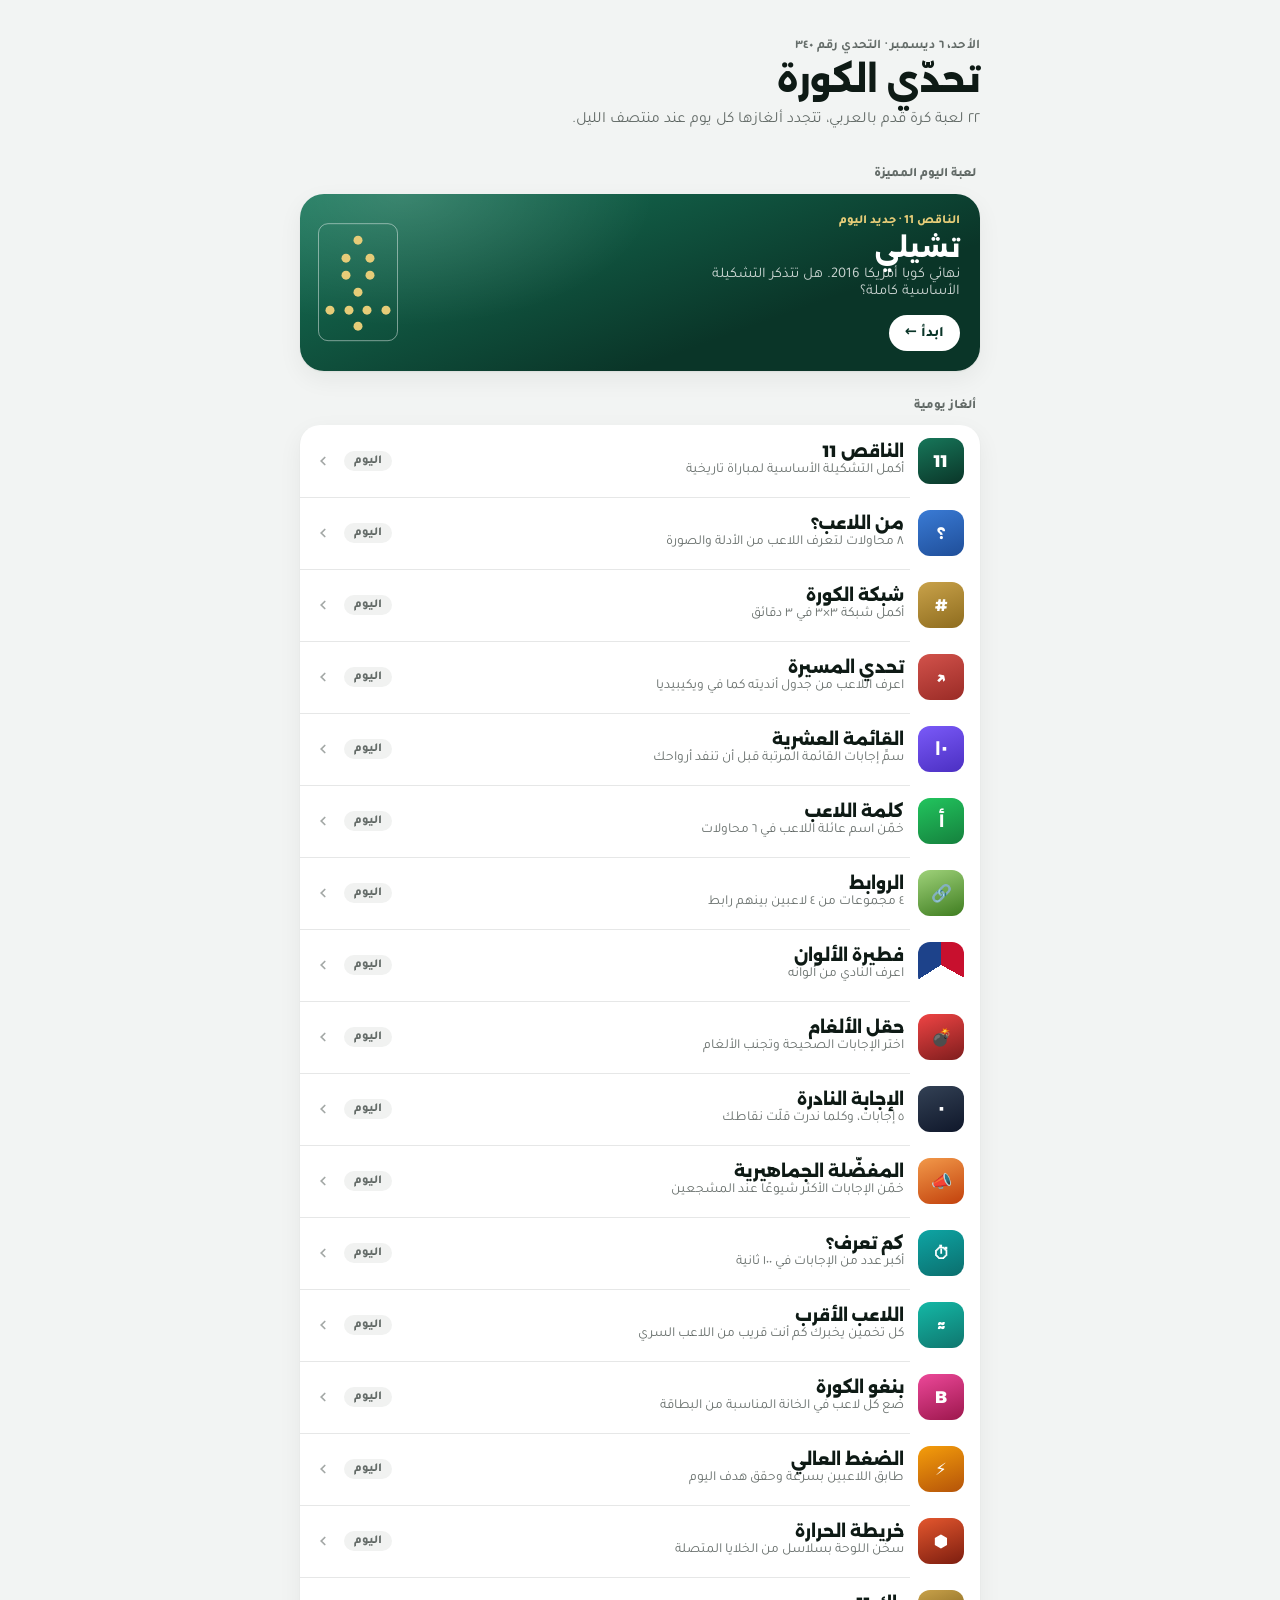
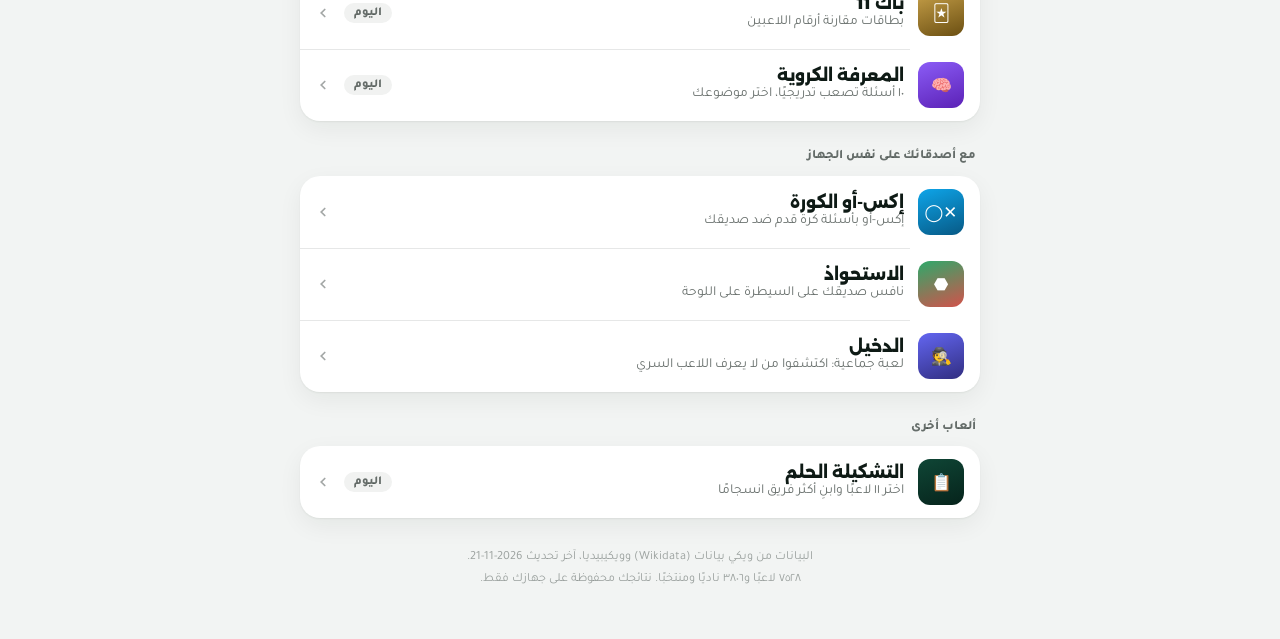
==== commit 941cf215: "Rebuild Arabic football games site with 22 games and Wikidata/Wikipedia data Data pipeline in kora/t" ====
--- a/kora/index.html
+++ b/kora/index.html
@@ -5,8 +5,8 @@
 <meta name="viewport" content="width=device-width, initial-scale=1, viewport-fit=cover">
 <title>تحدّي الكورة</title>
 <meta name="claude:viewport-fit-sides" content="cover">
-<meta name="description" content="ألعاب ألغاز كرة القدم بالعربي: الناقص 11، من اللاعب؟، شبكة الكورة، مسيرة لاعب، والقائمة.">
-<meta name="theme-color" content="#F3F5F4">
+<meta name="description" content="ألعاب ألغاز كرة القدم بالعربي: الناقص 11، من اللاعب؟، شبكة الكورة، الروابط، كلمة اللاعب، وغيرها.">
+<meta name="theme-color" content="#F2F4F3">
 <link rel="preconnect" href="https://fonts.gstatic.com" crossorigin>
 <link href="https://fonts.googleapis.com/css2?family=Tajawal:wght@400;500;700;800&family=Alexandria:wght@500;600;700;800&display=swap" rel="stylesheet">
 <style>
@@ -237,561 +237,242 @@
 .toast{position:fixed;left:50%;bottom:calc(24px + env(safe-area-inset-bottom,0px));transform:translate(-50%,20px);background:var(--fg);color:var(--bg);padding:10px 18px;border-radius:999px;font-weight:800;font-size:.9rem;opacity:0;transition:.25s;z-index:99;pointer-events:none;white-space:nowrap}
 .toast.show{opacity:1;transform:translate(-50%,0)}
 @media (prefers-reduced-motion:reduce){*{animation:none!important;transition:none!important}}
+
+/* ---------- v2: shared ---------- */
+.sec-t{font-size:.8rem;font-weight:800;color:var(--fg2);margin:22px 4px 8px}
+.timer{height:6px;border-radius:3px;background:var(--fill);overflow:hidden}
+.timer i{display:block;height:100%;background:var(--accent);transition:width .25s linear}
+.timer.warn i{background:var(--bad)}
+.big-num{font-family:var(--f-display);font-weight:800;font-size:2rem;line-height:1}
+.chips{display:flex;flex-wrap:wrap;gap:6px}
+.chip{border:0;border-radius:999px;padding:7px 12px;font-weight:800;font-size:.84rem;background:var(--fill);color:var(--fg)}
+.chip.on{background:var(--accent);color:var(--accent-fg)}
+.loading{text-align:center;padding:80px 10px;color:var(--fg2)}
+.spin{width:34px;height:34px;border:3px solid var(--fill2);border-top-color:var(--accent);border-radius:50%;margin:0 auto 12px;animation:sp 1s linear infinite}
+@keyframes sp{to{transform:rotate(360deg)}}
+.photo{width:110px;height:130px;border-radius:16px;object-fit:cover;object-position:top;background:var(--fill);flex:none;transition:filter .4s}
+.kv{display:grid;grid-template-columns:auto 1fr;gap:4px 12px;font-size:.9rem}
+.kv b{color:var(--fg2);font-weight:700}
+.opt{display:block;width:100%;text-align:right;border:0;border-radius:14px;padding:13px 14px;background:var(--fill);font-weight:800;font-size:.98rem;color:var(--fg)}
+.opt+.opt{margin-top:8px}
+.opt.ok{background:var(--ok);color:var(--ok-fg)}
+.opt.bad{background:var(--bad);color:#fff}
+.opt:disabled{opacity:1}
+.tagrow{display:flex;justify-content:space-between;align-items:center;gap:8px}
+.ctable{width:100%;border-collapse:collapse;font-size:.88rem}
+.ctable th{font-size:.72rem;color:var(--fg2);font-weight:800;text-align:right;padding:4px 6px;border-bottom:.5px solid var(--sep)}
+.ctable td{padding:8px 6px;border-bottom:.5px solid var(--sep)}
+.ctable td.n{font-variant-numeric:tabular-nums;text-align:center;white-space:nowrap}
+.ctable tr.hid td{color:var(--fg3)}
+.ctable tr.hid td:nth-child(2){filter:blur(5px)}
+
+/* keyboard */
+.kb{display:flex;flex-direction:column;gap:6px;margin-top:10px;direction:rtl}
+.kb .r{display:flex;gap:4px;justify-content:center}
+.kb button{flex:1;max-width:40px;height:48px;border:0;border-radius:8px;background:var(--fill2);font-weight:800;font-size:1.05rem;color:var(--fg);padding:0}
+.kb button.w{max-width:72px;font-size:.8rem}
+.kb button.ok{background:var(--ok);color:var(--ok-fg)}
+.kb button.near{background:var(--near);color:var(--near-fg)}
+.kb button.miss{background:var(--miss);color:var(--miss-fg);opacity:.6}
+.wgrid{display:flex;flex-direction:column;gap:5px;align-items:center}
+.wgrid .tiles{flex-wrap:nowrap}
+.wgrid .tile{width:44px;height:48px;font-size:1.3rem}
+@media(max-width:380px){.wgrid .tile{width:38px;height:42px}}
+
+/* connections */
+.cg{display:grid;grid-template-columns:repeat(4,1fr);gap:6px}
+.cg button{border:0;border-radius:12px;min-height:66px;padding:6px 4px;background:var(--fill2);font-weight:800;font-size:.78rem;line-height:1.3;color:var(--fg);overflow-wrap:anywhere}
+.cg button.sel{background:var(--fg);color:var(--bg)}
+.cgrp{border-radius:12px;padding:10px;text-align:center;margin-bottom:6px;color:#1a1405}
+.cgrp b{display:block;font-family:var(--f-display);font-size:.95rem}
+.cgrp span{font-size:.8rem;font-weight:700}
+.g0{background:#F5D96B}.g1{background:#9FD27A}.g2{background:#A9C4F2}.g3{background:#C9A2E8}
+
+/* bingo / boards */
+.bb{display:grid;gap:6px}
+.bb.c4{grid-template-columns:repeat(4,1fr)}
+.bb.c3{grid-template-columns:repeat(3,1fr)}
+.bb button{border:0;border-radius:12px;min-height:70px;padding:6px 4px;background:var(--surface);box-shadow:var(--shadow);font-weight:800;font-size:.74rem;line-height:1.3;color:var(--fg);display:flex;flex-direction:column;align-items:center;justify-content:center;gap:3px;overflow-wrap:anywhere}
+.bb button .em{font-size:1.2rem}
+.bb button.done{background:var(--ok);color:var(--ok-fg)}
+.bb button.flash{background:var(--bad);color:#fff}
+.bb button.hint{box-shadow:0 0 0 2.5px var(--near)}
+.pcard{background:linear-gradient(160deg,var(--pitch1),#0A3528);color:#fff;border-radius:18px;padding:14px;text-align:center}
+.pcard .nm{font-family:var(--f-display);font-weight:800;font-size:1.25rem}
+.pcard .mt{font-size:.82rem;opacity:.85}
+
+/* hex boards */
+.hexwrap{overflow-x:auto;padding:4px 0}
+.hexb{position:relative;margin:0 auto}
+.hx{position:absolute;width:var(--hw);height:calc(var(--hw)*1.1547);clip-path:polygon(50% 0,100% 25%,100% 75%,50% 100%,0 75%,0 25%);border:0;
+  background:var(--fill2);color:var(--fg);font-weight:800;font-size:.6rem;line-height:1.2;display:flex;align-items:center;justify-content:center;text-align:center;padding:6px 5px}
+.hx.sel{background:var(--fg);color:var(--bg)}
+.hx.a{background:#2EA96A;color:#fff}
+.hx.b{background:#D2524B;color:#fff}
+.hx.h1{background:#F7C873;color:#3a2200}.hx.h2{background:#F39C4A;color:#2a1200}.hx.h3{background:#E4572E;color:#fff}.hx.h4{background:#B3261E;color:#fff}.hx.h5{background:#6E0F12;color:#fff}
+
+/* pack 11 */
+.cards2{display:grid;grid-template-columns:1fr 1fr;gap:8px}
+.tcard{border-radius:16px;padding:12px;background:linear-gradient(160deg,var(--pitch1),#0A3528);color:#fff;min-width:0}
+.tcard.gold{background:linear-gradient(160deg,#C9A24A,#6b4f12)}
+.tcard .nm{font-family:var(--f-display);font-weight:800;font-size:.95rem;line-height:1.3;min-height:2.6em}
+.tcard .mt{font-size:.7rem;opacity:.8;margin-bottom:6px}
+.tcard .st{display:flex;justify-content:space-between;align-items:center;gap:6px;width:100%;border:0;background:rgba(255,255,255,.1);color:#fff;border-radius:9px;padding:7px 8px;margin-top:5px;font-weight:700;font-size:.78rem}
+.tcard .st b{font-family:var(--f-display);font-size:.95rem}
+.tcard .st.sel{background:#E6CC78;color:#1a1405}
+.tcard .st.ok{background:#2EB866}
+.tcard .st.bad{background:#D93A3A}
+.yc{display:inline-block;width:14px;height:19px;border-radius:3px;background:#F2C230;vertical-align:middle}
+.rc{display:inline-block;width:14px;height:19px;border-radius:3px;background:#D93A3A;vertical-align:middle}
+
+/* pie */
+.pie{width:200px;height:200px;max-width:100%;border-radius:50%;margin:0 auto;box-shadow:0 0 0 1px var(--sep),0 10px 30px rgba(0,0,0,.12)}
+.pgrow{display:grid;grid-template-columns:minmax(70px,1.4fr) repeat(5,minmax(0,1fr));gap:4px;margin-top:4px}
 </style>
-
 </head>
 <body>
 <div class="wrap" id="app"></div>
-<div class="toast" id="toast"></div>
-
+<div class="toast" id="toast" role="status" aria-live="polite"></div>
 <script>
 'use strict';
-/* =================== أدوات =================== */
+/* =================== أدوات عامة =================== */
 const $=(s,r=document)=>r.querySelector(s);
-const esc=s=>String(s).replace(/[&<>"']/g,c=>({'&':'&amp;','<':'&lt;','>':'&gt;','"':'&quot;',"'":'&#39;'}[c]));
+const $$=(s,r=document)=>[...r.querySelectorAll(s)];
+const esc=s=>String(s==null?'':s).replace(/[&<>"']/g,c=>({'&':'&amp;','<':'&lt;','>':'&gt;','"':'&quot;',"'":'&#39;'}[c]));
 const AR=n=>String(n).replace(/\d/g,d=>'٠١٢٣٤٥٦٧٨٩'[d]);
-/* توحيد الكتابة العربية: الهمزات، التاء المربوطة، الألف المقصورة، التشكيل والمسافات */
+const sleep=ms=>new Promise(r=>setTimeout(r,ms));
+/* توحيد الكتابة العربية للمقارنة */
 function norm(s){
-  return String(s||'').toLowerCase()
+  return String(s||'').toLowerCase().normalize('NFD').replace(/[̀-ͯ]/g,'')
     .replace(/[ً-ٰٟـ]/g,'')
     .replace(/[أإآٱ]/g,'ا').replace(/ة/g,'ه').replace(/ى/g,'ي').replace(/ؤ/g,'و').replace(/ئ/g,'ي').replace(/ء/g,'')
-    .replace(/گ/g,'ك').replace(/[پ]/g,'ب').replace(/[ڤ]/g,'ف').replace(/[چ]/g,'تش')
-    .replace(/[\s\-_.'’"،,]/g,'');
+    .replace(/گ/g,'ك').replace(/پ/g,'ب').replace(/ڤ/g,'ف').replace(/چ/g,'تش').replace(/ژ/g,'ج')
+    .replace(/[\s\-_.'’"،,()]/g,'');
 }
 const noAl=s=>s.startsWith('ال')&&s.length>4?s.slice(2):s;
 function same(a,b){const x=norm(a),y=norm(b);return !!x&&(x===y||noAl(x)===noAl(y));}
 function letters(s){return [...String(s).replace(/[ً-ٰٟـ]/g,'').replace(/[\s\-_.'’"]/g,'')];}
-
 const store={
   get(k,d){try{const v=localStorage.getItem('kora:'+k);return v?JSON.parse(v):d;}catch(e){return d;}},
   set(k,v){try{localStorage.setItem('kora:'+k,JSON.stringify(v));}catch(e){}}
 };
-function toast(msg){const t=$('#toast');t.textContent=msg;t.classList.add('show');clearTimeout(toast._t);toast._t=setTimeout(()=>t.classList.remove('show'),1900);}
+function toast(msg){const t=$('#toast');t.textContent=msg;t.classList.add('show');clearTimeout(toast._t);toast._t=setTimeout(()=>t.classList.remove('show'),2000);}
 function shake(el){if(!el)return;el.classList.remove('shake');void el.offsetWidth;el.classList.add('shake');}
-
-/* اليوم ورقم اللغز */
+const fmt=n=>n==null?'—':AR(n);
+
+/* اليوم والبذور */
 const START=Date.UTC(2026,0,1);
 function todayKey(){const d=new Date();return Date.UTC(d.getFullYear(),d.getMonth(),d.getDate());}
 const DAY=Math.floor((todayKey()-START)/864e5);
 const DAYNO=DAY+1;
 function rng(seed){let a=seed>>>0;return()=>{a|=0;a=a+0x6D2B79F5|0;let t=Math.imul(a^a>>>15,1|a);t=t+Math.imul(t^t>>>7,61|t)^t;return((t^t>>>14)>>>0)/4294967296;};}
-function shuffled(arr,seed){const a=arr.slice(),r=rng(seed);for(let i=a.length-1;i>0;i--){const j=Math.floor(r()*(i+1));[a[i],a[j]]=[a[j],a[i]];}return a;}
-/* اختيار اليوم: كل دورة كاملة تمر على كل الألغاز قبل التكرار */
-function dailyPick(list,salt){const n=list.length,cyc=Math.floor(DAY/n),pos=((DAY%n)+n)%n;return shuffled(list,salt*7919+cyc)[pos];}
-function randPick(list,avoid){let x;do{x=list[Math.floor(Math.random()*list.length)];}while(list.length>1&&x===avoid);return x;}
+function hashStr(s){let h=2166136261;for(const c of String(s)){h^=c.charCodeAt(0);h=Math.imul(h,16777619);}return h>>>0;}
+function shuffled(arr,r){const a=arr.slice();for(let i=a.length-1;i>0;i--){const j=Math.floor(r()*(i+1));[a[i],a[j]]=[a[j],a[i]];}return a;}
+function pickN(arr,n,r){return shuffled(arr,r).slice(0,n);}
+/* بذرة لعبة: اليومية ثابتة لكل لعبة ويوم، والحرة عشوائية */
+function seedFor(game,mode){return mode==='daily'?hashStr(game+':'+DAY):Math.floor(Math.random()*4e9);}
+/* اختيار اليوم من قائمة: يمر على الكل قبل أن يكرر */
+function dailyPick(list,salt){const n=list.length,cyc=Math.floor(DAY/n),pos=((DAY%n)+n)%n;return shuffled(list,rng(hashStr(salt)+cyc))[pos];}
 
 async function share(text){
+  text+='\n'+(location.href.split('#')[0]);
   try{await navigator.clipboard.writeText(text);toast('تم نسخ النتيجة، الصقها لأصدقائك');}
-  catch(e){openSheet('<h3>انسخ نتيجتك</h3><textarea class="field" id="shareTxt" rows="6" readonly style="resize:none">'+esc(text)+'</textarea><p class="muted small">اضغط على النص مطوّلًا ثم اختر «نسخ».</p>');const ta=$('#shareTxt');if(ta){ta.focus();ta.select();}}
-}
-
-/* إحصاءات كل لعبة (التحدي اليومي فقط) */
-function recordResult(game,win){
+  catch(e){openSheet('<h3>انسخ نتيجتك</h3><textarea class="field" id="shareTxt" rows="7" readonly style="resize:none">'+esc(text)+'</textarea><p class="muted small">اضغط على النص مطوّلًا ثم اختر «نسخ».</p>');const ta=$('#shareTxt');if(ta){ta.focus();ta.select();}}
+}
+
+/* إحصاءات التحدي اليومي لكل لعبة */
+function recordResult(game,win,score){
   const s=store.get('stats:'+game,{p:0,w:0,cur:0,best:0,last:-1});
   if(s.last===DAY)return s;
   s.p++; if(win){s.w++;s.cur=(s.last===DAY-1?s.cur:0)+1;s.best=Math.max(s.best,s.cur);}else s.cur=0;
-  s.last=DAY; store.set('stats:'+game,s); return s;
+  s.last=DAY; if(score!=null)s.score=score; store.set('stats:'+game,s); return s;
 }
 function statsHTML(game){
   const s=store.get('stats:'+game,{p:0,w:0,cur:0,best:0});
   return '<div class="stats num"><div><b>'+AR(s.p)+'</b><span>لعبت</span></div><div><b>'+AR(s.p?Math.round(s.w*100/s.p):0)+'٪</b><span>فوز</span></div><div><b>'+AR(s.cur)+'</b><span>سلسلة</span></div><div><b>'+AR(s.best)+'</b><span>أفضل سلسلة</span></div></div>';
 }
+function dayState(game,fresh){
+  let st=store.get('day:'+game,null);
+  if(!st||st.day!==DAY){st=Object.assign({day:DAY},fresh());}
+  return st;
+}
+function saveDay(game,st){store.set('day:'+game,st);}
+function dailyDone(id){const s=store.get('day:'+id,null);return !!(s&&s.day===DAY&&s.done);}
 
 /* النافذة السفلية */
-function openSheet(html,onOpen){
+function openSheet(html,onOpen,opts){
   closeSheet();
   const s=document.createElement('div');s.className='scrim';s.id='scrim';
-  s.innerHTML='<div class="sheet" role="dialog" aria-modal="true"><div class="grab"></div>'+html+'<button class="btn sec block" style="margin-top:14px" data-close>إغلاق</button></div>';
-  s.addEventListener('click',e=>{if(e.target===s||e.target.closest('[data-close]'))closeSheet();});
+  s.innerHTML='<div class="sheet" role="dialog" aria-modal="true"><div class="grab"></div>'+html+((opts&&opts.noClose)?'':'<button class="btn sec block" style="margin-top:14px" data-close>إغلاق</button>')+'</div>';
+  s.addEventListener('click',e=>{if((e.target===s&&!(opts&&opts.noClose))||e.target.closest('[data-close]'))closeSheet();});
   document.body.appendChild(s);requestAnimationFrame(()=>s.classList.add('show'));
   if(onOpen)onOpen(s);
 }
 function closeSheet(){const s=$('#scrim');if(s)s.remove();}
+function confirmSheet(title,msg,btn,fn){
+  openSheet('<h3>'+esc(title)+'</h3><p class="muted">'+esc(msg)+'</p><button class="btn block" style="background:var(--bad);color:#fff" id="cfOk">'+esc(btn)+'</button>',s=>{$('#cfOk',s).onclick=()=>{closeSheet();fn();};});
+}
 
 /* =================== البيانات =================== */
-/* الدول: العلم والقارة */
-const NAT={
- 'الأرجنتين':['🇦🇷','أمريكا الجنوبية'],'البرازيل':['🇧🇷','أمريكا الجنوبية'],'الأوروغواي':['🇺🇾','أمريكا الجنوبية'],
- 'البرتغال':['🇵🇹','أوروبا'],'فرنسا':['🇫🇷','أوروبا'],'إسبانيا':['🇪🇸','أوروبا'],'ألمانيا':['🇩🇪','أوروبا'],'إيطاليا':['🇮🇹','أوروبا'],
- 'إنجلترا':['🏴󠁧󠁢󠁥󠁮󠁧󠁿','أوروبا'],'ويلز':['🏴󠁧󠁢󠁷󠁬󠁳󠁿','أوروبا'],'هولندا':['🇳🇱','أوروبا'],'بلجيكا':['🇧🇪','أوروبا'],'كرواتيا':['🇭🇷','أوروبا'],
- 'النرويج':['🇳🇴','أوروبا'],'السويد':['🇸🇪','أوروبا'],'بولندا':['🇵🇱','أوروبا'],'أوكرانيا':['🇺🇦','أوروبا'],'جورجيا':['🇬🇪','أوروبا'],
- 'مصر':['🇪🇬','أفريقيا'],'المغرب':['🇲🇦','أفريقيا'],'الجزائر':['🇩🇿','أفريقيا'],'السنغال':['🇸🇳','أفريقيا'],'ساحل العاج':['🇨🇮','أفريقيا'],'الكاميرون':['🇨🇲','أفريقيا'],
- 'السعودية':['🇸🇦','آسيا'],'الإمارات':['🇦🇪','آسيا'],'قطر':['🇶🇦','آسيا'],'كوريا الجنوبية':['🇰🇷','آسيا']
-};
-/* الأندية المشهورة ودوريها (للعبة «من اللاعب؟») */
-const LEAGUE={
- 'برشلونة':'الإسباني','ريال مدريد':'الإسباني','أتلتيكو مدريد':'الإسباني','إشبيلية':'الإسباني',
- 'مانشستر يونايتد':'الإنجليزي','مانشستر سيتي':'الإنجليزي','ليفربول':'الإنجليزي','تشيلسي':'الإنجليزي','أرسنال':'الإنجليزي','توتنهام':'الإنجليزي',
- 'يوفنتوس':'الإيطالي','ميلان':'الإيطالي','إنتر':'الإيطالي','روما':'الإيطالي','نابولي':'الإيطالي',
- 'بايرن ميونخ':'الألماني','باريس سان جيرمان':'الفرنسي','أياكس':'الهولندي',
- 'الهلال':'السعودي','الأهلي المصري':'المصري','العين':'الإماراتي','الجزيرة':'الإماراتي','السد':'القطري','سانتوس':'البرازيلي'
-};
-/* اللاعبون: الاسم، أسماء بديلة، الجنسية، المركز، سنة الميلاد، النادي الأبرز، أبرز محطات المسيرة بالترتيب */
-const PL=[
- ['ليونيل ميسي',['ميسي','ليو ميسي'],'الأرجنتين','هجوم',1987,'برشلونة',['برشلونة','باريس سان جيرمان','إنتر ميامي']],
- ['كريستيانو رونالدو',['رونالدو','كريستيانو','كرستيانو'],'البرتغال','هجوم',1985,'ريال مدريد',['سبورتنغ لشبونة','مانشستر يونايتد','ريال مدريد','يوفنتوس','النصر']],
- ['نيمار',['نيمار جونيور'],'البرازيل','هجوم',1992,'برشلونة',['سانتوس','برشلونة','باريس سان جيرمان','الهلال','سانتوس']],
- ['كريم بنزيما',['بنزيما'],'فرنسا','هجوم',1987,'ريال مدريد',['ليون','ريال مدريد','الاتحاد']],
- ['كيليان مبابي',['مبابي','امبابي'],'فرنسا','هجوم',1998,'باريس سان جيرمان',['موناكو','باريس سان جيرمان','ريال مدريد']],
- ['إرلينغ هالاند',['هالاند','ارلينج هالاند'],'النرويج','هجوم',2000,'مانشستر سيتي',['برين','مولده','سالزبورغ','بوروسيا دورتموند','مانشستر سيتي']],
- ['محمد صلاح',['صلاح','مو صلاح'],'مصر','هجوم',1992,'ليفربول',['المقاولون العرب','بازل','تشيلسي','فيورنتينا','روما','ليفربول']],
- ['ساديو ماني',['ماني'],'السنغال','هجوم',1992,'ليفربول',['ميتز','سالزبورغ','ساوثهامبتون','ليفربول','بايرن ميونخ','النصر']],
- ['زلاتان إبراهيموفيتش',['زلاتان','ابراهيموفيتش','إبرا'],'السويد','هجوم',1981,'ميلان',['مالمو','أياكس','يوفنتوس','إنتر','برشلونة','ميلان','باريس سان جيرمان','مانشستر يونايتد','لوس أنجلوس غالاكسي','ميلان']],
- ['لويس سواريز',['سواريز'],'الأوروغواي','هجوم',1987,'برشلونة',['ناسيونال','غرونينغن','أياكس','ليفربول','برشلونة','أتلتيكو مدريد','ناسيونال','غريميو','إنتر ميامي']],
- ['رونالدينيو',['رونالدينهو','رونالدينيو غاوتشو'],'البرازيل','هجوم',1980,'برشلونة',['غريميو','باريس سان جيرمان','برشلونة','ميلان','فلامنغو','أتلتيكو مينيرو','كيريتارو','فلومينينسي']],
- ['كاكا',['ريكاردو كاكا'],'البرازيل','وسط',1982,'ميلان',['ساو باولو','ميلان','ريال مدريد','ميلان','ساو باولو','أورلاندو سيتي']],
- ['رونالدو نازاريو',['رونالدو البرازيلي','الظاهرة','نازاريو'],'البرازيل','هجوم',1976,'ريال مدريد',['كروزيرو','آيندهوفن','برشلونة','إنتر','ريال مدريد','ميلان','كورينثيانز']],
- ['تييري هنري',['هنري','تيري هنري'],'فرنسا','هجوم',1977,'أرسنال',['موناكو','يوفنتوس','أرسنال','برشلونة','نيويورك ريد بولز','أرسنال','نيويورك ريد بولز']],
- ['زين الدين زيدان',['زيدان','زيزو'],'فرنسا','وسط',1972,'ريال مدريد',['كان','بوردو','يوفنتوس','ريال مدريد']],
- ['لويس فيغو',['فيغو','فيجو'],'البرتغال','وسط',1972,'برشلونة',['سبورتنغ لشبونة','برشلونة','ريال مدريد','إنتر']],
- ['ديفيد بيكهام',['بيكهام'],'إنجلترا','وسط',1975,'مانشستر يونايتد',['مانشستر يونايتد','ريال مدريد','لوس أنجلوس غالاكسي','ميلان','باريس سان جيرمان']],
- ['ستيفن جيرارد',['جيرارد'],'إنجلترا','وسط',1980,'ليفربول',['ليفربول','لوس أنجلوس غالاكسي']],
- ['فرانك لامبارد',['لامبارد'],'إنجلترا','وسط',1978,'تشيلسي',['وست هام','تشيلسي','مانشستر سيتي','نيويورك سيتي']],
- ['لوكا مودريتش',['مودريتش','مودريش'],'كرواتيا','وسط',1985,'ريال مدريد',['دينامو زغرب','توتنهام','ريال مدريد','ميلان']],
- ['توني كروس',['كروس'],'ألمانيا','وسط',1990,'ريال مدريد',['بايرن ميونخ','باير ليفركوزن','بايرن ميونخ','ريال مدريد']],
- ['تشافي هيرنانديز',['تشافي','شافي','تشابي'],'إسبانيا','وسط',1980,'برشلونة',['برشلونة','السد']],
- ['أندريس إنييستا',['انييستا','انيستا','إنيستا'],'إسبانيا','وسط',1984,'برشلونة',['برشلونة','فيسل كوبي','الإمارات']],
- ['أندريا بيرلو',['بيرلو'],'إيطاليا','وسط',1979,'ميلان',['بريشيا','إنتر','ريجينا','بريشيا','ميلان','يوفنتوس','نيويورك سيتي']],
- ['جانلويجي بوفون',['بوفون'],'إيطاليا','حارس',1978,'يوفنتوس',['بارما','يوفنتوس','باريس سان جيرمان','يوفنتوس','بارما']],
- ['إيكر كاسياس',['كاسياس','كاسيلاس'],'إسبانيا','حارس',1981,'ريال مدريد',['ريال مدريد','بورتو']],
- ['سيرخيو راموس',['راموس'],'إسبانيا','دفاع',1986,'ريال مدريد',['إشبيلية','ريال مدريد','باريس سان جيرمان','إشبيلية','مونتيري']],
- ['جيرارد بيكيه',['بيكيه','بيكي'],'إسبانيا','دفاع',1987,'برشلونة',['مانشستر يونايتد','سرقسطة','مانشستر يونايتد','برشلونة']],
- ['روبرت ليفاندوفسكي',['ليفاندوفسكي','ليفا'],'بولندا','هجوم',1988,'بايرن ميونخ',['زنيتش بروشكوف','ليخ بوزنان','بوروسيا دورتموند','بايرن ميونخ','برشلونة']],
- ['أنطوان غريزمان',['غريزمان','جريزمان'],'فرنسا','هجوم',1991,'أتلتيكو مدريد',['ريال سوسيداد','أتلتيكو مدريد','برشلونة','أتلتيكو مدريد']],
- ['أنخيل دي ماريا',['دي ماريا','ديماريا'],'الأرجنتين','هجوم',1988,'ريال مدريد',['روزاريو سنترال','بنفيكا','ريال مدريد','مانشستر يونايتد','باريس سان جيرمان','يوفنتوس','بنفيكا','روزاريو سنترال']],
- ['سيرخيو أغويرو',['أغويرو','اجويرو','كون أغويرو'],'الأرجنتين','هجوم',1988,'مانشستر سيتي',['إندبندينتي','أتلتيكو مدريد','مانشستر سيتي','برشلونة']],
- ['غونزالو هيغواين',['هيغواين','هيغوين'],'الأرجنتين','هجوم',1987,'يوفنتوس',['ريفر بليت','ريال مدريد','نابولي','يوفنتوس','ميلان','تشيلسي','يوفنتوس','إنتر ميامي']],
- ['ديدييه دروغبا',['دروغبا','دروجبا'],'ساحل العاج','هجوم',1978,'تشيلسي',['لومان','غانغان','مرسيليا','تشيلسي','شنغهاي شينهوا','غلطة سراي','تشيلسي','مونتريال إمباكت','فينيكس رايزينغ']],
- ['صامويل إيتو',['إيتو','ايتو'],'الكاميرون','هجوم',1981,'برشلونة',['ريال مدريد','مايوركا','برشلونة','إنتر','أنجي','تشيلسي','إيفرتون','سامبدوريا','أنطاليا سبور','كونيا سبور','قطر']],
- ['واين روني',['روني'],'إنجلترا','هجوم',1985,'مانشستر يونايتد',['إيفرتون','مانشستر يونايتد','إيفرتون','دي سي يونايتد','ديربي كاونتي']],
- ['رياض محرز',['محرز'],'الجزائر','هجوم',1991,'مانشستر سيتي',['لوهافر','ليستر سيتي','مانشستر سيتي','الأهلي']],
- ['أشرف حكيمي',['حكيمي'],'المغرب','دفاع',1998,'باريس سان جيرمان',['ريال مدريد','بوروسيا دورتموند','إنتر','باريس سان جيرمان']],
- ['محمد أبو تريكة',['أبوتريكة','ابو تريكه','تريكة'],'مصر','وسط',1978,'الأهلي المصري',['الترسانة','الأهلي المصري','بني ياس']],
- ['سالم الدوسري',['الدوسري','سالم'],'السعودية','هجوم',1991,'الهلال',['الهلال','فياريال','الهلال']],
- ['ياسر القحطاني',['القحطاني'],'السعودية','هجوم',1982,'الهلال',null],
- ['سامي الجابر',['الجابر'],'السعودية','هجوم',1972,'الهلال',null],
- ['عمر عبدالرحمن',['عموري','عمر عبد الرحمن'],'الإمارات','وسط',1991,'العين',null],
- ['علي مبخوت',['مبخوت'],'الإمارات','هجوم',1990,'الجزيرة',null],
- ['أكرم عفيف',['عفيف'],'قطر','هجوم',1996,'السد',null],
- ['حكيم زياش',['زياش'],'المغرب','وسط',1993,'أياكس',null],
- ['نغولو كانتي',['كانتي','كانتيه'],'فرنسا','وسط',1991,'تشيلسي',null],
- ['كيفن دي بروين',['دي بروين','دي بروين','ديبروين'],'بلجيكا','وسط',1991,'مانشستر سيتي',['غينك','تشيلسي','فيردر بريمن','تشيلسي','فولفسبورغ','مانشستر سيتي','نابولي']],
- ['إيدين هازارد',['هازارد'],'بلجيكا','هجوم',1991,'تشيلسي',['ليل','تشيلسي','ريال مدريد']],
- ['آريين روبن',['روبن','آرين روبن'],'هولندا','هجوم',1984,'بايرن ميونخ',['غرونينغن','آيندهوفن','تشيلسي','ريال مدريد','بايرن ميونخ','غرونينغن']],
- ['ويسلي شنايدر',['شنايدر'],'هولندا','وسط',1984,'إنتر',['أياكس','ريال مدريد','إنتر','غلطة سراي','نيس','الغرافة']],
- ['روبن فان بيرسي',['فان بيرسي','فان بيرسى'],'هولندا','هجوم',1983,'أرسنال',['فينورد','أرسنال','مانشستر يونايتد','فنربخشة','فينورد']],
- ['فيرجيل فان دايك',['فان دايك','فان دايك'],'هولندا','دفاع',1991,'ليفربول',['غرونينغن','سلتيك','ساوثهامبتون','ليفربول']],
- ['سيسك فابريغاس',['فابريغاس','فابريجاس'],'إسبانيا','وسط',1987,'أرسنال',['أرسنال','برشلونة','تشيلسي','موناكو','كومو']],
- ['دافيد فيا',['فيا','دافيد فيلا'],'إسبانيا','هجوم',1981,'برشلونة',['سبورتنغ خيخون','سرقسطة','فالنسيا','برشلونة','أتلتيكو مدريد','نيويورك سيتي','فيسل كوبي']],
- ['فرناندو توريس',['توريس'],'إسبانيا','هجوم',1984,'ليفربول',['أتلتيكو مدريد','ليفربول','تشيلسي','ميلان','أتلتيكو مدريد','ساغان توسو']],
- ['تشابي ألونسو',['ألونسو','شابي ألونسو','تشافي ألونسو'],'إسبانيا','وسط',1981,'ليفربول',['ريال سوسيداد','ليفربول','ريال مدريد','بايرن ميونخ']],
- ['أندريه شيفتشينكو',['شيفتشينكو','شيفشينكو'],'أوكرانيا','هجوم',1976,'ميلان',['دينامو كييف','ميلان','تشيلسي','ميلان','دينامو كييف']],
- ['روبرتو كارلوس',['كارلوس'],'البرازيل','دفاع',1973,'ريال مدريد',['بالميراس','إنتر','ريال مدريد','فنربخشة','كورينثيانز','أنجي']],
- ['إدينسون كافاني',['كافاني'],'الأوروغواي','هجوم',1987,'باريس سان جيرمان',['دانوبيو','باليرمو','نابولي','باريس سان جيرمان','مانشستر يونايتد','فالنسيا','بوكا جونيورز']],
- ['هاري كين',['كين'],'إنجلترا','هجوم',1993,'توتنهام',['توتنهام','بايرن ميونخ']],
- ['سون هيونغ مين',['سون','هيونغ مين سون'],'كوريا الجنوبية','هجوم',1992,'توتنهام',['هامبورغ','باير ليفركوزن','توتنهام','لوس أنجلوس إف سي']],
- ['غاريث بيل',['بيل','جاريث بيل'],'ويلز','هجوم',1989,'ريال مدريد',['ساوثهامبتون','توتنهام','ريال مدريد','توتنهام','ريال مدريد','لوس أنجلوس إف سي']],
- ['فيليب كوتينيو',['كوتينيو','كوتينهو'],'البرازيل','وسط',1992,'ليفربول',['فاسكو دا غاما','إنتر','إسبانيول','ليفربول','برشلونة','بايرن ميونخ','أستون فيلا','الدحيل','فاسكو دا غاما']],
- ['بول بوغبا',['بوغبا','بوجبا'],'فرنسا','وسط',1993,'يوفنتوس',['مانشستر يونايتد','يوفنتوس','مانشستر يونايتد','يوفنتوس','موناكو']],
- ['مسعود أوزيل',['أوزيل','اوزيل'],'ألمانيا','وسط',1988,'أرسنال',['شالكه','فيردر بريمن','ريال مدريد','أرسنال','فنربخشة','باشاك شهير']],
- ['توماس مولر',['مولر','موللر'],'ألمانيا','هجوم',1989,'بايرن ميونخ',['بايرن ميونخ','فانكوفر وايتكابس']],
- ['مانويل نوير',['نوير'],'ألمانيا','حارس',1986,'بايرن ميونخ',['شالكه','بايرن ميونخ']],
- ['ميروسلاف كلوزه',['كلوزه','كلوزة','كلوسه'],'ألمانيا','هجوم',1978,'بايرن ميونخ',['كايزرسلاوترن','فيردر بريمن','بايرن ميونخ','لاتسيو']],
- ['فابيو كانافارو',['كانافارو'],'إيطاليا','دفاع',1973,'يوفنتوس',['نابولي','بارما','إنتر','يوفنتوس','ريال مدريد','يوفنتوس','الأهلي دبي']],
- ['باولو مالديني',['مالديني'],'إيطاليا','دفاع',1968,'ميلان',['ميلان']],
- ['فرانشيسكو توتي',['توتي'],'إيطاليا','هجوم',1976,'روما',['روما']],
- ['أليساندرو ديل بييرو',['ديل بييرو','دل بييرو'],'إيطاليا','هجوم',1974,'يوفنتوس',['بادوفا','يوفنتوس','سيدني','دلهي ديناموز']],
- ['دييغو مارادونا',['مارادونا','دييجو مارادونا'],'الأرجنتين','هجوم',1960,'نابولي',['أرخنتينوس جونيورز','بوكا جونيورز','برشلونة','نابولي','إشبيلية','نيولز أولد بويز','بوكا جونيورز']],
- ['بيليه',['بيلية','بيلي'],'البرازيل','هجوم',1940,'سانتوس',['سانتوس','نيويورك كوزموس']],
- ['فينيسيوس جونيور',['فينيسيوس','فيني'],'البرازيل','هجوم',2000,'ريال مدريد',['فلامنغو','ريال مدريد']],
- ['جود بيلينغهام',['بيلينغهام','بيلينجهام'],'إنجلترا','وسط',2003,'ريال مدريد',['برمنغهام سيتي','بوروسيا دورتموند','ريال مدريد']],
- ['رودري',['رودريغو هيرنانديز'],'إسبانيا','وسط',1996,'مانشستر سيتي',['فياريال','أتلتيكو مدريد','مانشستر سيتي']],
- ['لامين يامال',['يامال'],'إسبانيا','هجوم',2007,'برشلونة',['برشلونة']],
- ['بيدري',['بيدرى'],'إسبانيا','وسط',2002,'برشلونة',['لاس بالماس','برشلونة']],
- ['بوكايو ساكا',['ساكا'],'إنجلترا','هجوم',2001,'أرسنال',['أرسنال']],
- ['خفيتشا كفاراتسخيليا',['كفاراتسخيليا','كفارا','كفاراتسخليا'],'جورجيا','هجوم',2001,'نابولي',['دينامو تبليسي','لوكوموتيف موسكو','روبن قازان','دينامو باتومي','نابولي','باريس سان جيرمان']],
- ['ياسين بونو',['بونو','بونو المغربي'],'المغرب','حارس',1991,'الهلال',['الوداد','أتلتيكو مدريد','سرقسطة','جيرونا','إشبيلية','الهلال']],
- ['كاسيميرو',['كازيميرو'],'البرازيل','وسط',1992,'ريال مدريد',['ساو باولو','ريال مدريد','بورتو','ريال مدريد','مانشستر يونايتد']],
- ['فرانك ريبيري',['ريبيري'],'فرنسا','هجوم',1983,'بايرن ميونخ',['بولون','أليس','بريست','ميتز','غلطة سراي','مرسيليا','بايرن ميونخ','فيورنتينا','ساليرنيتانا']]
-].map((p,i)=>({id:i,n:p[0],al:p[1],nat:p[2],pos:p[3],by:p[4],club:p[5],car:p[6]}));
-const byId=id=>PL[id];
-function findPlayers(q,limit=8){
-  const x=norm(q); if(!x)return [];
+const D={P:[],byQ:{},T:{},C:{},A:{},M:[],W:{},L:[],ready:false};
+const ARAB=new Set();
+async function loadData(){
+  if(D.ready)return;
+  const r=await fetch('data/kora.json',{cache:'no-cache'});
+  if(!r.ok)throw new Error('data '+r.status);
+  const j=await r.json();
+  D.v=j.v; D.T=j.T; D.C=j.C; D.A=j.A||{}; D.M=j.M||[]; D.W=j.W||{}; D.L=j.L||[];
+  (j.arab||[]).forEach(q=>ARAB.add(q));
+  D.P=j.P.map(a=>{
+    const p={q:a[0],n:a[1],en:a[2],by:a[3],nat:a[4],pos:a[5],h:a[6],sl:a[7],car:a[8],nt:a[9],aw:a[10]||[],img:a[11],nat2:a[12],mgr:a[13]};
+    p.clubs=new Set(p.car.map(c=>c[0]));
+    p.leagues=new Set(p.car.map(c=>(D.T[c[0]]||[])[1]).filter(Boolean));
+    p.awards=new Set(p.aw.map(x=>x[0]));
+    p.arab=ARAB.has(p.nat);
+    p.fame=p.sl+(p.arab?45:0);
+    p.k=[norm(p.n),norm(p.en)];
+    const w=p.n.split(/\s+/); p.last=w.length>1?w.slice(1).join(' '):p.n;
+    p.kl=norm(p.last);
+    p.mainClub=mainClub(p);
+    return p;
+  });
+  D.P.forEach(p=>D.byQ[p.q]=p);
+  D.famous=D.P.slice().sort((a,b)=>b.fame-a.fame);
+  D.ready=true;
+}
+const team=q=>D.T[q]||['؟'];
+const tName=q=>team(q)[0];
+const cName=q=>(D.C[q]||['؟'])[0];
+const flag=q=>(D.C[q]||['',''])[1]||'';
+const posName=p=>p.pos||'—';
+function mainClub(p){ // النادي الذي لعب له أكثر مباريات
+  let best=null,bv=-1;
+  for(const c of p.car){const v=(c[3]||0)+(c[5]?0:5);if(v>bv&&!c[5]){bv=v;best=c[0];}}
+  return best||(p.car[0]&&p.car[0][0]);
+}
+function totals(p){let a=0,g=0,known=true;for(const c of p.car){if(c[3]==null)known=false;a+=c[3]||0;g+=c[4]||0;}return {apps:known?a:null,goals:known?g:null};}
+function age(p){return p.by?(new Date().getFullYear()-p.by):null;}
+
+/* بحث اللاعبين */
+function findPlayers(q,limit=8,filter){
+  const x=norm(q); if(x.length<2)return [];
   const out=[];
-  for(const p of PL){
-    const keys=[p.n,...p.al].map(norm);
-    let score=-1;
-    for(const k of keys){ if(k===x)score=Math.max(score,3); else if(k.startsWith(x))score=Math.max(score,2); else if(k.includes(x))score=Math.max(score,1); }
-    if(score>=0)out.push([score,p]);
+  for(const p of D.P){
+    if(filter&&!filter(p))continue;
+    let s=-1;
+    for(const k of p.k){if(!k)continue; if(k===x)s=Math.max(s,4); else if(k.startsWith(x))s=Math.max(s,3); else if(k.includes(x))s=Math.max(s,1);}
+    if(p.kl===x)s=Math.max(s,4); else if(p.kl.startsWith(x))s=Math.max(s,2.5);
+    if(s>=0)out.push([s+Math.min(p.fame,300)/300,p]);
   }
   return out.sort((a,b)=>b[0]-a[0]).slice(0,limit).map(a=>a[1]);
 }
-
-/* ====== مباريات «الناقص 11» — التشكيلة الأساسية، الصفوف من الحارس للهجوم، وكل صف من اليمين لليسار ====== */
-const MATCHES=[
- {id:'wc22f',comp:'نهائي كأس العالم 2022',date:'18 ديسمبر 2022 — استاد لوسيل',me:['الأرجنتين','🇦🇷'],op:['فرنسا','🇫🇷'],sc:'3 – 3',note:'فازت الأرجنتين بركلات الترجيح 4–2',
-  rows:[[['مارتينيز',['ايميليانو مارتينيز','ديبو','مارتينز']]],
-   [['مولينا',[]],['روميرو',['كريستيان روميرو']],['أوتاميندي',['اوتامندي']],['تاليافيكو',['تاغليافيكو','تالياڤيكو','تاجليافيكو']]],
-   [['دي بول',['ديبول','رودريغو دي بول']],['إنزو فرنانديز',['انزو','فرنانديز','فيرنانديز']],['ماك أليستر',['ماكاليستر','ماك اليستر','اليستر']]],
-   [['ميسي',['ليونيل ميسي']],['ألفاريز',['جوليان ألفاريز','خوليان الفاريز','ألباريز']],['دي ماريا',['ديماريا']]]],
-  pos:[['حارس'],['ظهير أيمن','قلب دفاع','قلب دفاع','ظهير أيسر'],['وسط','وسط','وسط'],['جناح أيمن','مهاجم','جناح أيسر']]},
- {id:'ksaarg',comp:'كأس العالم 2022 — دور المجموعات',date:'22 نوفمبر 2022 — استاد لوسيل',me:['السعودية','🇸🇦'],op:['الأرجنتين','🇦🇷'],sc:'2 – 1',note:'سجّل الشهري والدوسري',
-  rows:[[['العويس',['محمد العويس']]],
-   [['عبدالحميد',['سعود عبدالحميد','عبد الحميد']],['العمري',['عبدالإله العمري']],['البليهي',['علي البليهي']],['الشهراني',['ياسر الشهراني']]],
-   [['المالكي',['عبدالإله المالكي']]],
-   [['البريكان',['فراس البريكان']],['كنو',['محمد كنو']],['الفرج',['سلمان الفرج']],['الدوسري',['سالم الدوسري']]],
-   [['الشهري',['صالح الشهري']]]],
-  pos:[['حارس'],['ظهير أيمن','قلب دفاع','قلب دفاع','ظهير أيسر'],['وسط دفاعي'],['جناح أيمن','وسط','وسط','جناح أيسر'],['مهاجم']]},
- {id:'mar-por',comp:'كأس العالم 2022 — ربع النهائي',date:'10 ديسمبر 2022 — استاد الثمامة',me:['المغرب','🇲🇦'],op:['البرتغال','🇵🇹'],sc:'1 – 0',note:'هدف يوسف النصيري',
-  rows:[[['بونو',['ياسين بونو','بونو']]],
-   [['حكيمي',['أشرف حكيمي']],['سايس',['رومان سايس','غانم سايس']],['اليميق',['جواد الياميق','الياميق']],['عطية الله',['يحيى عطية الله','عطيه الله']]],
-   [['أوناحي',['عز الدين أوناحي','اوناحي']],['أمرابط',['سفيان أمرابط','امرابط']],['أملاح',['سليم أملاح','املاح']]],
-   [['زياش',['حكيم زياش']],['النصيري',['يوسف النصيري','النصيرى']],['بوفال',['سفيان بوفال']]]],
-  pos:[['حارس'],['ظهير أيمن','قلب دفاع','قلب دفاع','ظهير أيسر'],['وسط','وسط دفاعي','وسط'],['جناح أيمن','مهاجم','جناح أيسر']]},
- {id:'wc14f',comp:'نهائي كأس العالم 2014',date:'13 يوليو 2014 — ماراكانا',me:['ألمانيا','🇩🇪'],op:['الأرجنتين','🇦🇷'],sc:'1 – 0',note:'هدف ماريو غوتزه في الوقت الإضافي',
-  rows:[[['نوير',['مانويل نوير']]],
-   [['لام',['فيليب لام']],['بواتينغ',['بواتينج','جيروم بواتينغ']],['هوملز',['هوميلز','ماتس هوملز']],['هوفيديس',['هوويديس','هوفيدس']]],
-   [['كرامر',['كريستوف كرامر']],['شفاينشتايغر',['شفاينشتايجر','شفانشتايغر','شفاينستايغر']],['كروس',['توني كروس']]],
-   [['مولر',['موللر','توماس مولر']],['كلوزه',['كلوزة','كلوسه']],['أوزيل',['اوزيل','مسعود أوزيل']]]],
-  pos:[['حارس'],['ظهير أيمن','قلب دفاع','قلب دفاع','ظهير أيسر'],['وسط','وسط','وسط'],['جناح أيمن','مهاجم','جناح أيسر']]},
- {id:'wc10f',comp:'نهائي كأس العالم 2010',date:'11 يوليو 2010 — جوهانسبرغ',me:['إسبانيا','🇪🇸'],op:['هولندا','🇳🇱'],sc:'1 – 0',note:'هدف إنييستا في الدقيقة 116',
-  rows:[[['كاسياس',['كاسيلاس']]],
-   [['راموس',['سيرخيو راموس']],['بيكيه',['بيكي']],['بويول',['بويل']],['كابديفيلا',['كابديبيا','كابدفيلا']]],
-   [['ألونسو',['تشابي ألونسو','شابي ألونسو']],['بوسكيتس',['بوسكيت']]],
-   [['بيدرو',['بيدرو رودريغيز']],['تشافي',['شافي','تشابي']],['إنييستا',['انيستا','إنيستا']]],
-   [['فيا',['دافيد فيا','فيلا']]]],
-  pos:[['حارس'],['ظهير أيمن','قلب دفاع','قلب دفاع','ظهير أيسر'],['وسط دفاعي','وسط دفاعي'],['جناح أيمن','وسط هجومي','جناح أيسر'],['مهاجم']]},
- {id:'wc18f',comp:'نهائي كأس العالم 2018',date:'15 يوليو 2018 — موسكو',me:['فرنسا','🇫🇷'],op:['كرواتيا','🇭🇷'],sc:'4 – 2',note:'سجّل مبابي وبوغبا وغريزمان وهدف عكسي',
-  rows:[[['لوريس',['يوريس','هوغو لوريس']]],
-   [['بافار',['بنجامين بافار']],['فاران',['رافائيل فاران']],['أومتيتي',['اومتيتي','امتيتي']],['هيرنانديز',['ارنانديز','لوكاس هيرنانديز']]],
-   [['كانتي',['كانتيه']],['بوغبا',['بوجبا']]],
-   [['مبابي',['امبابي']],['غريزمان',['جريزمان']],['ماتويدي',['ماتودي']]],
-   [['جيرو',['جيرود','أوليفييه جيرو']]]],
-  pos:[['حارس'],['ظهير أيمن','قلب دفاع','قلب دفاع','ظهير أيسر'],['وسط دفاعي','وسط'],['جناح أيمن','وسط هجومي','جناح أيسر'],['مهاجم']]},
- {id:'ucl05',comp:'نهائي دوري أبطال أوروبا 2005',date:'25 مايو 2005 — إسطنبول',me:['ليفربول','🔴'],op:['ميلان','⚫'],sc:'3 – 3',note:'فاز ليفربول بركلات الترجيح 3–2 بعد التأخر 3–0',
-  rows:[[['دوديك',['دوديتش']]],
-   [['فينان',['فينين']],['كاراغر',['كاراجر','كاراغير']],['هيبيا',['هيوبيا']],['تراوري',['جيمي تراوري']]],
-   [['غارسيا',['جارسيا','لويس غارسيا']],['جيرارد',['ستيفن جيرارد']],['ألونسو',['تشابي ألونسو']],['ريسه',['ريزه','رييسه','ريس']]],
-   [['كيويل',['هاري كيويل']]],
-   [['باروش',['باروس','ميلان باروش']]]],
-  pos:[['حارس'],['ظهير أيمن','قلب دفاع','قلب دفاع','ظهير أيسر'],['جناح أيمن','وسط','وسط','جناح أيسر'],['وسط هجومي'],['مهاجم']]},
- {id:'ucl11',comp:'نهائي دوري أبطال أوروبا 2011',date:'28 مايو 2011 — ويمبلي',me:['برشلونة','🔵'],op:['مانشستر يونايتد','🔴'],sc:'3 – 1',note:'سجّل بيدرو وميسي وفيا',
-  rows:[[['فالديس',['بالديس','فيكتور فالديس']]],
-   [['ألفيش',['ألفيس','داني ألفيش']],['بيكيه',['بيكي']],['ماسكيرانو',['ماسكرانو']],['أبيدال',['ابيدال']]],
-   [['تشافي',['شافي','تشابي']],['بوسكيتس',['بوسكيت']],['إنييستا',['انيستا','إنيستا']]],
-   [['بيدرو',[]],['ميسي',['ليونيل ميسي']],['فيا',['دافيد فيا']]]],
-  pos:[['حارس'],['ظهير أيمن','قلب دفاع','قلب دفاع','ظهير أيسر'],['وسط','وسط دفاعي','وسط'],['جناح أيمن','مهاجم وهمي','جناح أيسر']]},
- {id:'ucl22',comp:'نهائي دوري أبطال أوروبا 2022',date:'28 مايو 2022 — باريس',me:['ريال مدريد','⚪'],op:['ليفربول','🔴'],sc:'1 – 0',note:'هدف فينيسيوس جونيور',
-  rows:[[['كورتوا',['تيبو كورتوا']]],
-   [['كارفاخال',['كارباخال','كارفخال']],['ميليتاو',['ميليتاو']],['ألابا',['ديفيد ألابا']],['ميندي',['فيرلان ميندي']]],
-   [['مودريتش',['مودريش']],['كاسيميرو',['كازيميرو']],['كروس',['توني كروس']]],
-   [['فالفيردي',['فالبيردي','فيدي فالفيردي']],['بنزيما',['كريم بنزيما']],['فينيسيوس',['فيني','فينيسيوس جونيور']]]],
-  pos:[['حارس'],['ظهير أيمن','قلب دفاع','قلب دفاع','ظهير أيسر'],['وسط','وسط دفاعي','وسط'],['جناح أيمن','مهاجم','جناح أيسر']]},
- {id:'ucl99',comp:'نهائي دوري أبطال أوروبا 1999',date:'26 مايو 1999 — برشلونة',me:['مانشستر يونايتد','🔴'],op:['بايرن ميونخ','🔴'],sc:'2 – 1',note:'هدفان في الوقت بدل الضائع لشيرينغهام وسولشاير',
-  rows:[[['شمايكل',['شمايكيل']]],
-   [['نيفيل',['غاري نيفيل']],['ستام',['ياب ستام']],['يونسن',['جونسن','روني يونسن']],['إروين',['ايروين','دينيس إروين']]],
-   [['غيغز',['جيجز','رايان غيغز']],['بيكهام',['ديفيد بيكهام']],['بات',['نيكي بات']],['بلومكفيست',['بلومكفست','بلومقفيست']]],
-   [['يورك',['دوايت يورك']],['كول',['آندي كول']]]],
-  pos:[['حارس'],['ظهير أيمن','قلب دفاع','قلب دفاع','ظهير أيسر'],['جناح أيمن','وسط','وسط','جناح أيسر'],['مهاجم','مهاجم']]},
- {id:'ucl23',comp:'نهائي دوري أبطال أوروبا 2023',date:'10 يونيو 2023 — إسطنبول',me:['مانشستر سيتي','🔵'],op:['إنتر','⚫'],sc:'1 – 0',note:'هدف رودري',
-  rows:[[['إيدرسون',['ايدرسون','اديرسون']]],
-   [['أكانجي',['اكانجي']],['دياز',['دياش','روبن دياز']],['آكي',['اكي','ناثان آكي']]],
-   [['ستونز',['جون ستونز']],['رودري',[]]],
-   [['برناردو',['برناردو سيلفا','سيلفا']],['دي بروين',['ديبروين']],['غوندوغان',['جوندوجان','غندوغان']],['غريليش',['جريليش','غريلش']]],
-   [['هالاند',['ارلينغ هالاند']]]],
-  pos:[['حارس'],['قلب دفاع','قلب دفاع','قلب دفاع'],['وسط','وسط دفاعي'],['جناح أيمن','وسط هجومي','وسط هجومي','جناح أيسر'],['مهاجم']]}
-];
-/* تحويل الصفوف إلى لاعبين بإحداثيات على الملعب (الحارس أسفل) */
-function lineupPlayers(m){
-  const out=[];const R=m.rows.length;
-  m.rows.forEach((row,ri)=>{
-    const y=ri===0?88:88-ri*(76/(R-1))+ (ri===R-1?2:0);
-    row.forEach((pl,ci)=>{
-      const n=row.length; const x=n===1?50:(88-ci*(76/(n-1)));
-      out.push({s:pl[0],al:pl[1],x,y,pos:m.pos[ri][ci]});
-    });
-  });
-  return out;
-}
-
-/* ====== قوائم «القائمة» ====== */
-const LISTS=[
- {id:'wcwin',t:'المنتخبات الفائزة بكأس العالم',sub:'من 1930 حتى نسخة 2022',a:[['البرازيل'],['ألمانيا',['المانيا الغربية']],['إيطاليا',['ايطاليا']],['الأرجنتين'],['فرنسا'],['الأوروغواي',['الاوروجواي','أوروغواي']],['إنجلترا',['انكلترا']],['إسبانيا',['اسبانيا']]]},
- {id:'euro',t:'المنتخبات الفائزة ببطولة أمم أوروبا',sub:'من 1960 حتى نسخة 2024',a:[['ألمانيا'],['إسبانيا'],['فرنسا'],['إيطاليا'],['الاتحاد السوفيتي',['السوفييت','روسيا','الاتحاد السوفياتي']],['تشيكوسلوفاكيا',['التشيك','تشيكيا']],['هولندا'],['الدنمارك',['الدنمارك']],['اليونان'],['البرتغال']]},
- {id:'ballon',t:'الفائزون بالكرة الذهبية',sub:'بين عامي 2000 و2019',a:[['لويس فيغو',['فيغو','فيجو']],['مايكل أوين',['أوين','اوين']],['رونالدو',['رونالدو نازاريو','الظاهرة']],['بافل نيدفيد',['نيدفيد','نيدفد']],['أندريه شيفتشينكو',['شيفتشينكو','شيفشينكو']],['رونالدينيو',['رونالدينهو']],['فابيو كانافارو',['كانافارو']],['كاكا'],['كريستيانو رونالدو',['كريستيانو']],['ليونيل ميسي',['ميسي']],['لوكا مودريتش',['مودريتش','مودريش']]]},
- {id:'ucl',t:'الأندية الفائزة بدوري أبطال أوروبا',sub:'بين موسمي 2000 و2020',a:[['ريال مدريد',['الريال']],['بايرن ميونخ',['بايرن']],['برشلونة',['برشا']],['ميلان',['ايه سي ميلان']],['بورتو'],['ليفربول'],['مانشستر يونايتد',['اليونايتد']],['إنتر',['انتر ميلان','الانتر']],['تشيلسي',['تشلسي']]]},
- {id:'gulf',t:'المنتخبات الفائزة بكأس الخليج',sub:'حتى خليجي 26',a:[['الكويت'],['العراق'],['السعودية',['المملكة']],['قطر'],['الإمارات'],['عُمان',['عمان','سلطنة عمان']],['البحرين']]},
- {id:'spl',t:'الأندية الفائزة بالدوري السعودي',sub:'الدوري الممتاز ودوري المحترفين حتى موسم 2024–2025',a:[['الهلال'],['النصر'],['الاتحاد'],['الأهلي',['الاهلي']],['الشباب'],['الاتفاق'],['الفتح']]},
- {id:'epl',t:'الأندية الفائزة بالدوري الإنجليزي الممتاز',sub:'منذ 1992 حتى موسم 2024–2025',a:[['مانشستر يونايتد',['اليونايتد']],['بلاكبيرن روفرز',['بلاكبيرن']],['أرسنال',['ارسنال','الارسنال']],['تشيلسي',['تشلسي']],['مانشستر سيتي',['السيتي']],['ليستر سيتي',['ليستر']],['ليفربول']]},
- {id:'afcon',t:'المنتخبات العربية الفائزة بكأس أمم أفريقيا',sub:'حتى نسخة 2023',a:[['مصر'],['الجزائر'],['تونس'],['المغرب'],['السودان']]},
- {id:'cr7',t:'الأندية التي لعب لها كريستيانو رونالدو',sub:'في مسيرته الاحترافية',a:[['سبورتنغ لشبونة',['سبورتينغ','سبورتنغ','سبورتينج']],['مانشستر يونايتد',['اليونايتد']],['ريال مدريد',['الريال']],['يوفنتوس',['اليوفي']],['النصر']]},
- {id:'zlatan',t:'الأندية التي لعب لها زلاتان إبراهيموفيتش',sub:'في مسيرته الاحترافية',a:[['مالمو'],['أياكس',['اياكس']],['يوفنتوس'],['إنتر',['انتر ميلان']],['برشلونة'],['ميلان'],['باريس سان جيرمان',['باريس','بي اس جي']],['مانشستر يونايتد'],['لوس أنجلوس غالاكسي',['غالاكسي','جالاكسي','لا غالاكسي']]]},
- {id:'hosts',t:'الدول التي استضافت كأس العالم',sub:'من 1930 حتى 2022',a:[['الأوروغواي'],['إيطاليا'],['فرنسا'],['البرازيل'],['سويسرا'],['السويد'],['تشيلي'],['إنجلترا'],['المكسيك'],['ألمانيا',['المانيا الغربية']],['الأرجنتين'],['إسبانيا'],['الولايات المتحدة',['امريكا','أمريكا']],['اليابان'],['كوريا الجنوبية',['كوريا']],['جنوب أفريقيا',['جنوب افريقيا']],['روسيا'],['قطر']]}
-];
-
-/* ====== فئات «شبكة الكورة» ====== */
-const CLUB_COLORS={'برشلونة':'#A50044','ريال مدريد':'#B8932F','مانشستر يونايتد':'#DA291C','ليفربول':'#C8102E','تشيلسي':'#034694','باريس سان جيرمان':'#004170','يوفنتوس':'#222','ميلان':'#B3001B','إنتر':'#0068A8','بايرن ميونخ':'#DC052D','أرسنال':'#EF0107','أتلتيكو مدريد':'#CB3524','مانشستر سيتي':'#6CABDD','توتنهام':'#132257','موناكو':'#E7212C','أياكس':'#C8102E','إشبيلية':'#D71920','بوروسيا دورتموند':'#E1B200','نابولي':'#12A0D7','فنربخشة':'#1B2F6E','غلطة سراي':'#A90432'};
-function playedFor(p,club){return !!(p.car&&p.car.includes(club));}
-function catTest(c){return c.k==='club'?(p=>playedFor(p,c.v)):(p=>p.nat===c.v);}
-function catHead(c){
-  if(c.k==='nat')return '<span class="em" style="background:transparent;font-size:1.6rem">'+NAT[c.v][0]+'</span>'+esc(c.v);
-  const col=CLUB_COLORS[c.v]||'#10654F';
-  return '<span class="em" style="background:'+col+'">'+esc(c.v.replace(/^ال/,'').charAt(0))+'</span>'+esc(c.v);
-}
-function buildGrid(seed){for(let k=0;k<50;k++){const g=buildGrid0(seed+k*977);if(g)return g;}return buildGrid0(1);}
-function buildGrid0(seed){
-  const clubs={},nats={};
-  PL.forEach(p=>{if(!p.car)return;new Set(p.car).forEach(c=>clubs[c]=(clubs[c]||0)+1);nats[p.nat]=(nats[p.nat]||0)+1;});
-  const cc=Object.keys(clubs).filter(c=>clubs[c]>=3).map(v=>({k:'club',v}));
-  const nn=Object.keys(nats).filter(n=>nats[n]>=5).map(v=>({k:'nat',v}));
-  const r=rng(seed);
-  for(let tries=0;tries<3000;tries++){
-    const pick=(arr,n)=>{const a=arr.slice(),o=[];while(o.length<n&&a.length)o.push(a.splice(Math.floor(r()*a.length),1)[0]);return o;};
-    const rows=pick(cc,3);
-    const nNat=Math.floor(r()*2); // 0 أو 1 جنسية في الأعمدة
-    const cols=pick(cc.filter(c=>!rows.some(x=>x.v===c.v)),3-nNat).concat(pick(nn,nNat));
-    if(cols.length<3)continue;
-    const sets=[];let ok=true;
-    for(let i=0;i<3&&ok;i++)for(let j=0;j<3;j++){
-      const s=PL.filter(p=>p.car&&catTest(rows[i])(p)&&catTest(cols[j])(p)).map(p=>p.id);
-      if(s.length<1){ok=false;break;} sets.push(s);
-    }
-    if(!ok)continue;
-    const match=matchCells(sets); if(!match)continue;
-    return {rows,cols:shuffled(cols,seed+3),sets:null};
-  }
-  return null;
-}
-/* مطابقة لاعب مختلف لكل خانة (للتأكد أن الشبكة قابلة للحل وللكشف عن إجابات) */
-function matchCells(sets,taken){
-  const own={};const res=new Array(sets.length).fill(null);
-  const tk=new Set(taken||[]);
-  function tryCell(i,seen){
-    for(const pid of sets[i]){ if(tk.has(pid)||seen.has(pid))continue; seen.add(pid);
-      if(own[pid]===undefined||tryCell(own[pid],seen)){own[pid]=i;res[i]=pid;return true;} }
-    return false;
-  }
-  for(let i=0;i<sets.length;i++){ if(sets[i]===null)continue; if(!tryCell(i,new Set()))return null; }
-  return res;
-}
-function gridSets(g){const s=[];for(let i=0;i<3;i++)for(let j=0;j<3;j++)s.push(PL.filter(p=>p.car&&catTest(g.rows[i])(p)&&catTest(g.cols[j])(p)).map(p=>p.id));return s;}
-
-/* =================== الألعاب =================== */
-const GAMES=[
- {id:'m11',name:'الناقص 11',desc:'أكمل التشكيلة الأساسية لمباراة تاريخية',color:'linear-gradient(160deg,#17775A,#0A3528)',ic:'11'},
- {id:'who',name:'من اللاعب؟',desc:'٨ محاولات لتعرف اللاعب من الأدلة',color:'linear-gradient(160deg,#3A7BD5,#1F4E99)',ic:'؟'},
- {id:'grid',name:'شبكة الكورة',desc:'لاعب يجمع بين الناديين في كل خانة',color:'linear-gradient(160deg,#C9A24A,#8E6C1E)',ic:'#'},
- {id:'career',name:'مسيرة لاعب',desc:'اعرف اللاعب من الأندية التي لعب لها',color:'linear-gradient(160deg,#D2524B,#9A2B26)',ic:'↗'},
- {id:'list',name:'القائمة',desc:'سمِّ كل الإجابات قبل أن تخسر ٣ أرواح',color:'linear-gradient(160deg,#7A5AF8,#4B2FC2)',ic:'≡'}
-];
-const HELP={
- m11:'<h3>طريقة لعب «الناقص 11»</h3><ol><li>تظهر لك مباراة تاريخية وتشكيلة الفريق الأساسية على الملعب بدون أسماء.</li><li>اضغط على أي لاعب في الملعب، ثم اكتب <b>اسم شهرته</b> (غالبًا اسم العائلة) واضغط «تحقّق».</li><li>بعد كل محاولة تتلوّن الحروف: <b style="color:var(--ok)">الأخضر</b> حرف صحيح في مكانه، <b style="color:var(--near)">الأصفر</b> حرف موجود في الاسم بمكان آخر، <b>الرمادي</b> حرف غير موجود.</li><li>الحروف الخضراء تبقى ظاهرة تحت اللاعب لتساعدك.</li><li>عدد الدوائر على اللاعب = عدد حروف اسمه.</li><li>تستطيع كشف حرف كتلميح، أو الاستسلام لرؤية التشكيلة كاملة.</li></ol><p class="muted small">لا يهم الفرق بين أ وإ وا، ولا بين ة وه، ولا المسافات.</p>',
- who:'<h3>طريقة لعب «من اللاعب؟»</h3><ol><li>عندك <b>٨ محاولات</b> لتعرف اللاعب الغامض.</li><li>اكتب اسم أي لاعب واختره من القائمة.</li><li>تظهر مقارنة بينه وبين اللاعب الغامض: الجنسية، الدوري، النادي الأبرز، المركز، سنة الميلاد.</li><li><b style="color:var(--ok)">الأخضر</b> = مطابق. <b style="color:var(--near)">الأصفر</b> = قريب (نفس القارة، أو فرق سنتين أو أقل في الميلاد).</li><li>السهم في سنة الميلاد يدلّك: ↑ اللاعب الغامض أكبر سنًّا (وُلد قبل)، ↓ أصغر سنًّا (وُلد بعد).</li></ol>',
- grid:'<h3>طريقة لعب «شبكة الكورة»</h3><ol><li>الشبكة فيها ٣ صفوف و٣ أعمدة، كل منها نادٍ أو منتخب.</li><li>اضغط على خانة واختر لاعبًا لعب للناديين معًا (أو لعب للنادي ويحمل جنسية المنتخب).</li><li>لا يمكن استخدام اللاعب نفسه مرتين.</li><li>مسموح لك <b>٣ أخطاء</b> فقط.</li></ol><p class="muted small">الإجابات محسوبة من قاعدة بيانات اللعبة (أكثر من ٨٠ لاعبًا مشهورًا)، لذلك تظهر في البحث فقط الأسماء الموجودة فيها.</p>',
- career:'<h3>طريقة لعب «مسيرة لاعب»</h3><ol><li>تظهر أول محطتين من مسيرة لاعب مشهور بالترتيب.</li><li>كل تخمين خاطئ يكشف النادي التالي، وبعد انتهاء الأندية تظهر تلميحات (الجنسية ثم المركز).</li><li>عندك <b>٦ محاولات</b>.</li></ol><p class="muted small">المسيرة تشمل أبرز المحطات، وقد لا تذكر كل فترات الإعارة القصيرة.</p>',
- list:'<h3>طريقة لعب «القائمة»</h3><ol><li>يظهر لك سؤال له عدد محدد من الإجابات.</li><li>اكتب الإجابات واحدة واحدة بأي ترتيب.</li><li>كل إجابة خاطئة تخسرك روحًا، وعندك <b>٣ أرواح</b>.</li><li>تفوز إذا ذكرت كل الإجابات.</li></ol>'
-};
-
-/* =================== التوجيه =================== */
-let VIEW=null;
-function go(h){ if(location.hash.slice(1)!==h)location.hash=h; else render(); }
-window.addEventListener('hashchange',render);
-function render(){
-  closeSheet();
-  const h=location.hash.slice(1);
-  const g=GAMES.find(x=>x.id===h);
-  window.scrollTo(0,0);
-  if(!g){VIEW=null;return renderHome();}
-  VIEW=g.id; ({m11:M11,who:WHO,grid:GRID,career:CAREER,list:LIST})[g.id].start();
-}
-function navHTML(title,id){
-  return '<div class="nav"><div class="in"><button class="nbtn" onclick="go(\'home\')" aria-label="رجوع"><svg viewBox="0 0 24 24" fill="none" stroke="currentColor" stroke-width="2.6" stroke-linecap="round" stroke-linejoin="round"><path d="M9 6l6 6-6 6"/></svg>الألعاب</button><div class="t">'+esc(title)+'</div><div class="nbtn end"><button class="ibtn" aria-label="طريقة اللعب" onclick="openSheet(HELP.'+id+')">؟</button></div></div></div>';
-}
-function modeSeg(id,mode){
-  return '<div class="seg" role="tablist"><button class="'+(mode==='daily'?'on':'')+'" onclick="'+id+'.start(\'daily\')">تحدّي اليوم #'+AR(DAYNO)+'</button><button class="'+(mode==='free'?'on':'')+'" onclick="'+id+'.start(\'free\')">لعب حر</button></div>';
-}
-function dailyDone(id){const s=store.get('day:'+id,null);return s&&s.day===DAY&&s.done;}
-
-/* =================== الرئيسية =================== */
-function renderHome(){
-  const d=new Date();
-  const dateTxt=d.toLocaleDateString('ar-SA-u-ca-gregory-nu-arab',{weekday:'long',day:'numeric',month:'long'});
-  const m=dailyPick(MATCHES,11);
-  const dots=lineupPlayers(m).map(p=>'<i style="left:'+p.x+'%;top:'+p.y+'%"></i>').join('');
-  const rows=GAMES.slice(1).map(g=>{
-    const done=dailyDone(g.id);
-    return '<button class="row" onclick="go(\''+g.id+'\')"><span class="app-ic" style="background:'+g.color+'">'+g.ic+'</span><span class="tx"><b>'+g.name+'</b><span>'+g.desc+'</span></span><span class="st '+(done?'done':'')+'">'+(done?'✓ لُعبت':'اليوم')+'</span><svg class="chev" width="14" height="14" viewBox="0 0 24 24" fill="none" stroke="currentColor" stroke-width="3" stroke-linecap="round"><path d="M15 6l-6 6 6 6"/></svg></button>';
-  }).join('');
-  $('#app').innerHTML=
-   '<header class="hero"><div class="date">'+esc(dateTxt)+' · التحدي رقم '+AR(DAYNO)+'</div><h1>تحدّي الكورة</h1><p>ألغاز يومية لعشّاق كرة القدم. تتجدد كل يوم عند منتصف الليل.</p></header>'+
-   '<div class="grp-t">لعبة اليوم المميزة</div>'+
-   '<button class="feature" onclick="go(\'m11\')"><div class="mini">'+dots+'</div><div class="k">الناقص 11 · '+(dailyDone('m11')?'✓ لُعبت اليوم':'جديد اليوم')+'</div><h2>'+esc(m.me[0])+'</h2><p>'+esc(m.comp)+'. هل تتذكر التشكيلة الأساسية كاملة؟</p><span class="go">ابدأ ←</span></button>'+
-   '<div class="grp-t">كل الألعاب</div><div class="list">'+rows+'</div>'+
-   '<div class="foot">البيانات مجمّعة يدويًا حتى صيف 2025 لأشهر اللاعبين والمباريات.<br>نتائجك محفوظة على جهازك فقط.</div>';
-}
-
-/* =================== الناقص 11 =================== */
-const M11={
-  start(mode){
-    mode=mode||this.mode||'daily'; this.mode=mode;
-    let st=null;
-    if(mode==='daily'){const m=dailyPick(MATCHES,11);st=store.get('day:m11',null);if(!st||st.day!==DAY||st.mid!==m.id)st={day:DAY,mid:m.id,solved:{},rev:{},hist:{},wrong:0,hints:0,done:false,gave:false};}
-    else st={mid:randPick(MATCHES,this.st&&this.st.mid).id,solved:{},rev:{},hist:{},wrong:0,hints:0,done:false,gave:false};
-    this.st=st; this.m=MATCHES.find(x=>x.id===st.mid); this.pl=lineupPlayers(this.m);
-    this.sel=this.pl.findIndex((p,i)=>!st.solved[i]); if(this.sel<0)this.sel=0;
-    this.draw();
-  },
-  save(){if(this.mode==='daily')store.set('day:m11',this.st);},
-  key(i){return norm(this.pl[i].s);},
-  known(i){ // أحرف معروفة (خضراء) لكل خانة
-    const k=[...this.key(i)],kn=new Array(k.length).fill(false);
-    (this.st.hist[i]||[]).forEach(g=>{const gg=[...norm(g)];gg.forEach((c,j)=>{if(c===k[j])kn[j]=true;});});
-    (this.st.rev[i]||[]).forEach(j=>kn[j]=true);
-    return kn;
-  },
-  pattern(i){
-    const L=letters(this.pl[i].s),kn=this.known(i);
-    return L.map((c,j)=>kn[j]?c:'•').join('');
-  },
-  draw(){
-    const m=this.m,st=this.st;
-    const nSolved=Object.keys(st.solved).length;
-    const toks=this.pl.map((p,i)=>{
-      const ok=st.solved[i],rv=st.gave&&!ok;
-      const cls='tok'+(ok?' ok':'')+(rv?' rev':'')+(i===this.sel&&!st.done?' sel':'');
-      const label=(ok||rv)?esc(p.s):esc(this.pattern(i));
-      return '<button class="'+cls+'" style="left:'+p.x+'%;top:'+p.y+'%" onclick="M11.pick('+i+')" aria-label="'+esc(p.pos)+'"><span class="sh num">'+(ok?'✓':AR(letters(p.s).length))+'</span><span class="nm">'+label+'</span><span class="ps">'+esc(p.pos)+'</span></button>';
-    }).join('');
-    $('#app').innerHTML=navHTML('الناقص 11','m11')+modeSeg('M11',this.mode)+
-     '<div class="stack" style="margin-top:12px"><div class="card"><div class="match"><div class="tm me"><span class="fl">'+m.me[1]+'</span>'+esc(m.me[0])+'</div><div class="sc num">'+esc(m.sc)+'</div><div class="tm"><span class="fl">'+m.op[1]+'</span>'+esc(m.op[0])+'</div></div><div class="match-sub"><b>'+esc(m.comp)+'</b><br>'+esc(m.date)+(m.note?' · '+esc(m.note):'')+'</div></div>'+
-     '<div style="display:flex;justify-content:space-between;align-items:center;padding:0 4px"><span class="pill a num">'+AR(nSolved)+' / ١١</span><span class="muted small">خطأ: '+AR(st.wrong)+' · تلميحات: '+AR(st.hints)+'</span></div>'+
-     '<div class="pitch" id="pitch"><div class="ln mid"></div><div class="ln circ"></div><div class="ln box"></div><div class="ln six"></div>'+toks+'</div>'+
-     '<div id="m11panel"></div></div>';
-    this.panel();
-  },
-  pick(i){if(this.st.done)return; this.sel=i; this.draw(); const f=$('#m11in'); if(f&&!this.st.solved[i])f.focus({preventScroll:true});},
-  panel(){
-    const st=this.st,i=this.sel,p=this.pl[i];
-    if(st.done){
-      const win=!st.gave;
-      $('#m11panel').innerHTML='<div class="card result pop"><div class="em">'+(win?'🏆':'📋')+'</div><h3>'+(win?'أكملت التشكيلة!':'هذه هي التشكيلة')+'</h3><p>'+(win?'بـ '+AR(st.wrong)+' محاولة خاطئة و'+AR(st.hints)+' تلميح.':'عرفت '+AR(Object.keys(st.solved).length)+' من ١١ لاعبًا.')+'</p>'+(this.mode==='daily'?statsHTML('m11'):'')+
-       '<div class="btns">'+(this.mode==='daily'?'<button class="btn" onclick="M11.share()">مشاركة النتيجة</button>':'')+'<button class="btn sec" onclick="M11.start(\'free\')">مباراة أخرى</button></div></div>';
-      return;
-    }
-    if(st.solved[i]){ $('#m11panel').innerHTML='<div class="card muted" style="text-align:center">✓ عرفت هذا اللاعب: <b style="color:var(--fg)">'+esc(p.s)+'</b><br><span class="small">اختر لاعبًا آخر من الملعب.</span></div>'; return; }
-    const L=letters(p.s),kn=this.known(i);
-    const slots='<div class="tiles">'+L.map((c,j)=>'<div class="tile '+(kn[j]?'k':'empty')+'">'+(kn[j]?esc(c):'')+'</div>').join('')+'</div>';
-    const hist=(st.hist[i]||[]).slice().reverse().map(g=>this.tilesFor(g,i)).join('');
-    $('#m11panel').innerHTML='<div class="card"><div style="display:flex;justify-content:space-between;align-items:center;margin-bottom:10px"><b class="disp">'+esc(p.pos)+'</b><span class="pill num">'+AR(L.length)+' حروف</span></div>'+slots+
-     '<form id="m11f" style="display:flex;gap:8px;margin-top:12px" autocomplete="off"><input class="field" id="m11in" placeholder="اكتب اسم اللاعب" enterkeyhint="done" autocomplete="off" autocapitalize="off" spellcheck="false"><button class="btn" type="submit">تحقّق</button></form>'+
-     '<div class="hist">'+hist+'</div>'+
-     '<div class="btns" style="margin-top:10px"><button class="btn ghost" onclick="M11.hint()">💡 اكشف حرفًا</button><button class="btn danger" onclick="M11.giveUpAsk()">استسلام</button></div></div>';
-    $('#m11f').addEventListener('submit',e=>{e.preventDefault();this.guess($('#m11in').value);});
-  },
-  tilesFor(g,i){
-    const k=[...this.key(i)],gg=[...norm(g)],disp=letters(g);
-    const res=new Array(gg.length).fill('miss'),cnt={};
-    k.forEach((c,j)=>{if(gg[j]!==c)cnt[c]=(cnt[c]||0)+1;});
-    gg.forEach((c,j)=>{if(c===k[j])res[j]='ok';});
-    gg.forEach((c,j)=>{if(res[j]!=='ok'&&cnt[c]>0){res[j]='near';cnt[c]--;}});
-    const show=disp.length===gg.length?disp:gg;
-    return '<div class="tiles sm">'+gg.map((c,j)=>'<div class="tile '+res[j]+'">'+esc(show[j])+'</div>').join('')+'</div>';
-  },
-  guess(v){
-    v=v.trim(); if(!v)return;
-    const st=this.st,i=this.sel,p=this.pl[i];
-    if(same(v,p.s)||p.al.some(a=>same(v,a))){
-      st.solved[i]=true; this.save();
-      toast('أحسنت! '+p.s);
-      if(Object.keys(st.solved).length===11){st.done=true;if(this.mode==='daily')recordResult('m11',true);this.save();this.draw();return;}
-      const nx=this.pl.findIndex((q,j)=>j>i&&!st.solved[j]); this.sel=nx>=0?nx:this.pl.findIndex((q,j)=>!st.solved[j]);
-      this.draw(); const f=$('#m11in'); if(f)f.focus({preventScroll:true}); return;
-    }
-    // هل الاسم يخص لاعبًا آخر في التشكيلة؟
-    const other=this.pl.findIndex((q,j)=>j!==i&&!st.solved[j]&&(same(v,q.s)||q.al.some(a=>same(v,a))));
-    st.wrong++; (st.hist[i]=st.hist[i]||[]).push(v); this.save();
-    this.draw(); const f=$('#m11in'); if(f)f.focus({preventScroll:true});
-    if(other>=0)toast('هذا اللاعب في التشكيلة، لكن في مركز آخر'); else shake($('#m11f'));
-  },
-  hint(){
-    const st=this.st,i=this.sel,kn=this.known(i);
-    const hidden=kn.map((k,j)=>k?-1:j).filter(j=>j>=0);
-    if(hidden.length<=1){toast('بقي حرف واحد فقط، جرّب تخمينه');return;}
-    const j=hidden[0]; (st.rev[i]=st.rev[i]||[]).push(j); st.hints++; this.save(); this.draw();
-  },
-  giveUpAsk(){openSheet('<h3>تستسلم؟</h3><p class="muted">ستظهر التشكيلة كاملة وتُحسب الجولة خسارة.</p><button class="btn block" style="background:var(--bad);color:#fff" onclick="M11.giveUp()">نعم، اعرض التشكيلة</button>');},
-  giveUp(){closeSheet();const st=this.st;st.gave=true;st.done=true;if(this.mode==='daily')recordResult('m11',false);this.save();this.draw();},
-  share(){
-    const st=this.st,m=this.m;
-    const grid=this.pl.map((p,i)=>st.solved[i]?'🟩':'⬜');
-    const txt='تحدّي الكورة · الناقص 11 #'+DAYNO+'\n'+m.me[0]+' — '+m.comp+'\n'+(st.gave?'عرفت '+Object.keys(st.solved).length+'/11':'✅ 11/11')+' · ❌ '+st.wrong+' · 💡 '+st.hints+'\n'+grid.join('');
-    share(txt);
-  }
-};
-
-/* =================== من اللاعب؟ =================== */
-const WHO={
-  MAX:8,
-  start(mode){
-    mode=mode||this.mode||'daily';this.mode=mode;
-    const pool=PL.filter(p=>LEAGUE[p.club]);
-    if(mode==='daily'){const t=dailyPick(pool,23);let st=store.get('day:who',null);if(!st||st.day!==DAY||st.t!==t.id)st={day:DAY,t:t.id,g:[],done:false,win:false};this.st=st;}
-    else this.st={t:randPick(pool,this.st&&byId(this.st.t)).id,g:[],done:false,win:false};
-    this.draw();
-  },
-  save(){if(this.mode==='daily')store.set('day:who',this.st);},
-  cmp(g,t){
-    const out=[];
-    const gn=NAT[g.nat],tn=NAT[t.nat];
-    out.push({c:g.nat===t.nat?'ok':(gn[1]===tn[1]?'near':''),v:'<span class="big">'+gn[0]+'</span>'+esc(g.nat)});
-    const gl=LEAGUE[g.club],tl=LEAGUE[t.club];
-    out.push({c:gl===tl?'ok':'',v:'الدوري<br>'+esc(gl)});
-    out.push({c:g.club===t.club?'ok':'',v:esc(g.club)});
-    out.push({c:g.pos===t.pos?'ok':'',v:esc(g.pos)});
-    const d=t.by-g.by; const arrow=d===0?'':(d<0?' ↑':' ↓');
-    out.push({c:d===0?'ok':(Math.abs(d)<=2?'near':''),v:'<span class="num">'+AR(g.by)+arrow+'</span>'});
-    return out;
-  },
-  draw(){
-    const st=this.st,t=byId(st.t);
-    const rows=st.g.map(id=>{const g=byId(id);return '<div class="grow pop"><div class="nmc">'+esc(g.n)+'</div>'+this.cmp(g,t).map(c=>'<div class="cell '+c.c+'">'+c.v+'</div>').join('')+'</div>';}).join('');
-    const left=this.MAX-st.g.length;
-    const lives='<div class="lives" aria-label="المحاولات">'+Array.from({length:this.MAX},(_,i)=>'<i class="'+(i<left?'':'off')+'"></i>').join('')+'</div>';
-    let top;
-    if(st.done){
-      top='<div class="card result pop"><div class="em">'+(st.win?'🎉':'😔')+'</div><h3>'+esc(t.n)+'</h3><p>'+NAT[t.nat][0]+' '+esc(t.nat)+' · '+esc(t.pos)+' · '+esc(t.club)+'<br>'+(st.win?'عرفته في '+AR(st.g.length)+' محاولة':'انتهت المحاولات')+'</p>'+(this.mode==='daily'?statsHTML('who'):'')+
-       '<div class="btns">'+(this.mode==='daily'?'<button class="btn" onclick="WHO.share()">مشاركة النتيجة</button>':'')+'<button class="btn sec" onclick="WHO.start(\'free\')">لاعب آخر</button></div></div>';
-    } else {
-      top='<div class="card"><div class="mystery"><div class="av">؟</div><div style="flex:1;min-width:0"><b class="disp">اللاعب الغامض</b><div class="muted small">باقي '+AR(left)+' من '+AR(this.MAX)+' محاولات</div><div style="margin-top:6px">'+lives+'</div></div></div>'+
-        '<div class="ac" style="margin-top:12px"><input class="field" id="whoin" placeholder="اكتب اسم لاعب…" autocomplete="off" autocapitalize="off" spellcheck="false" enterkeyhint="search"><div class="ac-list" id="whoac"></div></div></div>';
-    }
-    $('#app').innerHTML=navHTML('من اللاعب؟','who')+modeSeg('WHO',this.mode)+'<div class="stack" style="margin-top:12px">'+top+
-      (st.g.length?'<div class="card gtab"><div class="grow h"><div style="text-align:right">اللاعب</div><div>الجنسية</div><div>الدوري</div><div>النادي الأبرز</div><div>المركز</div><div>الميلاد</div></div>'+rows+'</div>':'<div class="card muted small" style="text-align:center">ابدأ بأي لاعب تعرفه، وستظهر لك المقارنة هنا.</div>')+'</div>';
-    if(!st.done)bindAC($('#whoin'),$('#whoac'),p=>this.guess(p.id),id=>st.g.includes(id));
-  },
-  guess(id){
-    const st=this.st; if(st.done||st.g.includes(id))return;
-    st.g.push(id);
-    if(id===st.t){st.done=true;st.win=true;}
-    else if(st.g.length>=this.MAX){st.done=true;st.win=false;}
-    if(st.done&&this.mode==='daily')recordResult('who',st.win);
-    this.save();this.draw();
-    if(!st.done){const f=$('#whoin');if(f)f.focus({preventScroll:true});}
-  },
-  share(){
-    const st=this.st,t=byId(st.t);
-    const em=c=>c==='ok'?'🟩':c==='near'?'🟨':'⬛';
-    const lines=st.g.map(id=>this.cmp(byId(id),t).map(c=>em(c.c)).join('')).join('\n');
-    share('تحدّي الكورة · من اللاعب؟ #'+DAYNO+'\n'+(st.win?st.g.length:'X')+'/'+this.MAX+'\n'+lines);
-  }
-};
-/* بحث تلقائي مشترك */
-function bindAC(input,list,onPick,isUsed){
-  let items=[],hl=0;
-  const paint=()=>{
-    list.innerHTML=items.map((p,i)=>'<button type="button" class="ac-it'+(i===hl?' hl':'')+(isUsed&&isUsed(p.id)?' used':'')+'" data-i="'+i+'"><span>'+NAT[p.nat][0]+'</span>'+esc(p.n)+'<small>'+esc(p.pos)+'</small></button>').join('');
-  };
-  input.addEventListener('input',()=>{items=findPlayers(input.value);hl=0;paint();});
+function playerLine(p){return flag(p.nat)+' '+esc(p.n)+'<small>'+esc(tName(p.mainClub))+(p.by?' · '+AR(p.by):'')+'</small>';}
+
+/* حقل البحث التلقائي */
+function bindAC(input,list,onPick,opts){
+  opts=opts||{};let items=[],hl=0;
+  const paint=()=>{list.innerHTML=items.map((p,i)=>'<button type="button" class="ac-it'+(i===hl?' hl':'')+(opts.isUsed&&opts.isUsed(p)?' used':'')+'" data-i="'+i+'">'+playerLine(p)+'</button>').join('');};
+  input.addEventListener('input',()=>{items=findPlayers(input.value,8,opts.filter);hl=0;paint();});
   input.addEventListener('keydown',e=>{
     if(e.key==='ArrowDown'){hl=Math.min(hl+1,items.length-1);paint();e.preventDefault();}
     else if(e.key==='ArrowUp'){hl=Math.max(hl-1,0);paint();e.preventDefault();}
@@ -799,158 +480,1368 @@
   });
   list.addEventListener('mousedown',e=>e.preventDefault());
   list.addEventListener('click',e=>{const b=e.target.closest('[data-i]');if(b)choose(items[+b.dataset.i]);});
-  function choose(p){if(isUsed&&isUsed(p.id)){toast('استخدمت هذا اللاعب من قبل');return;}input.value='';items=[];paint();onPick(p);}
-}
-
-/* =================== شبكة الكورة =================== */
-const GRID={
-  MAXW:3,
+  function choose(p){if(opts.isUsed&&opts.isUsed(p)){toast('استخدمت هذا اللاعب من قبل');return;}input.value='';items=[];paint();onPick(p);}
+}
+function acHTML(id,ph){return '<div class="ac"><input class="field" id="'+id+'" placeholder="'+esc(ph||'اكتب اسم لاعب…')+'" autocomplete="off" autocapitalize="off" spellcheck="false" enterkeyhint="search"><div class="ac-list" id="'+id+'L"></div></div>';}
+function pickPlayerSheet(title,sub,onPick,opts){
+  openSheet('<h3>'+title+'</h3>'+(sub?'<p class="muted small" style="margin:0 0 10px">'+sub+'</p>':'')+acHTML('pk'),s=>{
+    const i=$('#pk',s);bindAC(i,$('#pkL',s),p=>{closeSheet();onPick(p);},opts);setTimeout(()=>i.focus(),60);
+  });
+}
+
+/* =================== الفئات (أندية، دول، دوريات، جوائز) =================== */
+function catTest(c){
+  switch(c.k){
+    case 'club':return p=>p.clubs.has(c.v);
+    case 'nat':return p=>p.nat===c.v||p.nat2===c.v;
+    case 'lg':return p=>p.leagues.has(c.v)&&p.nat!==c.v;
+    case 'aw':return p=>p.awards.has(c.v);
+    case 'cont':return p=>(D.C[p.nat]||[])[2]===c.v;
+    case 'pos':return p=>p.pos===c.v;
+  }
+  return ()=>false;
+}
+function catLabel(c){
+  switch(c.k){
+    case 'club':return tName(c.v);
+    case 'nat':return cName(c.v);
+    case 'lg':return 'لعب في '+cName(c.v);
+    case 'aw':return D.A[c.v]||'جائزة';
+    case 'cont':return 'من '+c.v;
+    case 'pos':return c.v;
+  }
+}
+function catIcon(c){
+  if(c.k==='nat')return '<span class="em" style="background:transparent;font-size:1.5rem">'+flag(c.v)+'</span>';
+  if(c.k==='lg')return '<span class="em" style="background:var(--fill2);font-size:1.1rem">'+flag(c.v)+'</span>';
+  if(c.k==='aw')return '<span class="em" style="background:#C9A24A">🏆</span>';
+  const t=team(c.v),col=(t[4]&&t[4][0])||'#10654F';
+  return '<span class="em" style="background:'+col+';color:'+(isLight(col)?'#111':'#fff')+'">'+esc((t[0]||'').replace(/^(نادي|ال)/,'').trim().charAt(0))+'</span>';
+}
+function catHead(c){return catIcon(c)+esc(catLabel(c));}
+function isLight(hex){const h=hex.replace('#','');if(h.length<6)return false;const r=parseInt(h.substr(0,2),16),g=parseInt(h.substr(2,2),16),b=parseInt(h.substr(4,2),16);return (r*299+g*587+b*114)/1000>165;}
+/* مجموعة الفئات المتاحة: الأندية الأكثر لاعبين، الدول، الدوريات، الجوائز */
+let _cats=null;
+function allCats(){
+  if(_cats)return _cats;
+  const club={},nat={},lg={},aw={};
+  for(const p of D.P){
+    if(p.fame<35)continue;
+    p.clubs.forEach(c=>club[c]=(club[c]||0)+1);
+    nat[p.nat]=(nat[p.nat]||0)+1;
+    p.leagues.forEach(l=>{if(l!==p.nat)lg[l]=(lg[l]||0)+1;});
+    p.awards.forEach(a=>{if(D.A[a])aw[a]=(aw[a]||0)+1;});
+  }
+  const mk=(o,k,min)=>Object.keys(o).filter(x=>o[x]>=min&&(k!=='club'||D.T[x])).map(v=>({k,v,n:o[v]}));
+  // الفئات العامة: أندية ودوريات ومنتخبات يعرفها الجمهور العربي
+  const POP=new Set(['England','Spain','Italy','Germany','France','Portugal','Netherlands','Turkey','Saudi Arabia','Egypt','Morocco','Tunisia','Algeria','Qatar','United Arab Emirates','Brazil','Argentina','Scotland','United States']);
+  const popC=q=>POP.has((D.C[q]||[])[5]);
+  const clubAll=mk(club,'club',25);
+  _cats={clubAll,club:clubAll.filter(c=>popC((D.T[c.v]||[])[1])).sort((a,b)=>b.n-a.n).slice(0,48),nat:mk(nat,'nat',40).filter(c=>(D.C[c.v]||[])[5]!=='Japan'),lg:mk(lg,'lg',40).filter(c=>popC(c.v)&&!['Egypt','Morocco','Tunisia','Algeria','Argentina','Brazil','Scotland'].includes((D.C[c.v]||[])[5])),aw:mk(aw,'aw',6)};
+  _cats.all=[].concat(_cats.club,_cats.nat,_cats.lg,_cats.aw);
+  return _cats;
+}
+function catKey(c){return c.k+':'+c.v;}
+function playersFor(cats,minFame){const ts=cats.map(catTest);return D.P.filter(p=>p.fame>=(minFame||0)&&ts.every(t=>t(p)));}
+/* مطابقة لاعب مختلف لكل خانة */
+function matchCells(sets,taken){
+  const own={};const res=new Array(sets.length).fill(null);const tk=new Set(taken||[]);
+  function tryCell(i,seen){for(const pid of sets[i]){if(tk.has(pid)||seen.has(pid))continue;seen.add(pid);if(own[pid]===undefined||tryCell(own[pid],seen)){own[pid]=i;res[i]=pid;return true;}}return false;}
+  for(let i=0;i<sets.length;i++){if(sets[i]===null)continue;if(!tryCell(i,new Set()))return null;}
+  return res;
+}
+/* شبكة صفوف × أعمدة قابلة للحل */
+function buildGrid(r,rowsN,colsN,opt){
+  opt=opt||{};const C=allCats();const minAns=opt.minAns||2,minFame=opt.minFame||40;
+  const poolR=C.club,poolC=[].concat(C.club,C.nat,C.aw,C.lg);
+  for(let t=0;t<6000;t++){
+    const rows=pickN(poolR,rowsN,r);
+    const avail=poolC.filter(c=>!rows.some(x=>catKey(x)===catKey(c)));
+    const cols=pickN(avail,colsN,r);
+    if(cols.filter(c=>c.k!=='club').length>2)continue;
+    const sets=[];let ok=true;
+    for(const a of rows){for(const b of cols){const s=playersFor([a,b],minFame).map(p=>p.q);if(s.length<minAns){ok=false;break;}sets.push(s);}if(!ok)break;}
+    if(!ok)continue;
+    if(!matchCells(sets))continue;
+    return {rows,cols,sets};
+  }
+  return null;
+}
+function gridSets(g){const s=[];for(const a of g.rows)for(const b of g.cols)s.push(D.P.filter(p=>catTest(a)(p)&&catTest(b)(p)).map(p=>p.q));return s;}
+
+/* =================== واجهة مشتركة =================== */
+const GAMES=[];const HELP={};
+function registerGame(g){GAMES.push(g);HELP[g.id]=g.help;}
+function navHTML(title,id){
+  return '<div class="nav"><div class="in"><button class="nbtn" onclick="go(\'home\')" aria-label="رجوع"><svg viewBox="0 0 24 24" fill="none" stroke="currentColor" stroke-width="2.6" stroke-linecap="round" stroke-linejoin="round"><path d="M9 6l6 6-6 6"/></svg>الألعاب</button><div class="t">'+esc(title)+'</div><div class="nbtn end"><button class="ibtn" aria-label="طريقة اللعب" onclick="openSheet(HELP[\''+id+'\'])">؟</button></div></div></div>';
+}
+function modeSeg(obj,mode,labels){
+  labels=labels||['تحدّي اليوم #'+AR(DAYNO),'لعب حر'];
+  return '<div class="seg" role="tablist"><button class="'+(mode==='daily'?'on':'')+'" onclick="'+obj+'.start(\'daily\')">'+labels[0]+'</button><button class="'+(mode==='free'?'on':'')+'" onclick="'+obj+'.start(\'free\')">'+labels[1]+'</button></div>';
+}
+function livesHTML(n,max,big){return '<div class="lives">'+Array.from({length:max},(_,i)=>'<i class="'+(i<n?'':'off')+'"'+(big?' style="width:12px;height:12px"':'')+'></i>').join('')+'</div>';}
+function resultCard(o){
+  return '<div class="card result pop"><div class="em">'+o.em+'</div><h3>'+esc(o.title)+'</h3>'+(o.sub?'<p>'+o.sub+'</p>':'')+(o.daily?statsHTML(o.game):'')+
+    '<div class="btns">'+(o.daily&&o.share?'<button class="btn" onclick="'+o.share+'">مشاركة النتيجة</button>':'')+(o.again?'<button class="btn sec" onclick="'+o.again+'">'+esc(o.againLabel||'جولة جديدة')+'</button>':'')+'</div></div>';
+}
+function screen(title,id,body){$('#app').innerHTML=navHTML(title,id)+body;}
+function fmtYears(s,e){if(!s)return '';return AR(s)+(e===s?'':'–'+(e?AR(e):''));}
+
+/* =================== التوجيه =================== */
+function go(h){if(location.hash.slice(1)!==h)location.hash=h;else render();}
+window.addEventListener('hashchange',render);
+let CUR=null;
+async function render(){
+  closeSheet();
+  if(CUR&&CUR.stop)try{CUR.stop();}catch(e){}
+  CUR=null;
+  const h=location.hash.slice(1);
+  const g=GAMES.find(x=>x.id===h);
+  window.scrollTo(0,0);
+  if(!D.ready){
+    $('#app').innerHTML='<div class="loading"><div class="spin"></div>جارِ تحميل بيانات اللاعبين…</div>';
+    try{await loadData();}catch(e){$('#app').innerHTML='<div class="loading">تعذّر تحميل البيانات. تأكد من اتصالك ثم أعد تحميل الصفحة.</div>';return;}
+  }
+  if(!g)return renderHome();
+  CUR=g.obj; g.obj.start();
+}
+function renderHome(){
+  const d=new Date();
+  const dateTxt=d.toLocaleDateString('ar-SA-u-ca-gregory-nu-arab',{weekday:'long',day:'numeric',month:'long'});
+  const row=g=>{const done=dailyDone(g.id);return '<button class="row" onclick="go(\''+g.id+'\')"><span class="app-ic" style="background:'+g.color+'">'+g.ic+'</span><span class="tx"><b>'+g.name+'</b><span>'+g.desc+'</span></span>'+(g.multi?'':'<span class="st '+(done?'done':'')+'">'+(done?'✓ لُعبت':'اليوم')+'</span>')+'<svg class="chev" width="14" height="14" viewBox="0 0 24 24" fill="none" stroke="currentColor" stroke-width="3" stroke-linecap="round"><path d="M15 6l-6 6 6 6"/></svg></button>';};
+  const groups=[['ألغاز يومية',GAMES.filter(g=>!g.multi&&g.group!=='more')],['مع أصدقائك على نفس الجهاز',GAMES.filter(g=>g.multi)],['ألعاب أخرى',GAMES.filter(g=>g.group==='more')]];
+  const f=GAMES.find(g=>g.id==='m11');
+  $('#app').innerHTML=
+   '<header class="hero"><div class="date">'+esc(dateTxt)+' · التحدي رقم '+AR(DAYNO)+'</div><h1>تحدّي الكورة</h1><p>'+AR(GAMES.length)+' لعبة كرة قدم بالعربي، تتجدد ألغازها كل يوم عند منتصف الليل.</p></header>'+
+   (f?'<div class="grp-t">لعبة اليوم المميزة</div><button class="feature" onclick="go(\'m11\')"><div class="mini">'+(f.obj.miniDots?f.obj.miniDots():'')+'</div><div class="k">الناقص 11 · '+(dailyDone('m11')?'✓ لُعبت اليوم':'جديد اليوم')+'</div><h2>'+esc(f.obj.featureTitle?f.obj.featureTitle():'التشكيلة الناقصة')+'</h2><p>'+esc(f.obj.featureSub?f.obj.featureSub():'')+'</p><span class="go">ابدأ ←</span></button>':'')+
+   groups.filter(x=>x[1].length).map(x=>'<div class="grp-t">'+x[0]+'</div><div class="list">'+x[1].map(row).join('')+'</div>').join('')+
+   '<div class="foot">البيانات من ويكي بيانات (Wikidata) وويكيبيديا، آخر تحديث '+esc(D.v||'')+'.<br>'+AR(D.P.length)+' لاعبًا و'+AR(Object.keys(D.T).length)+' ناديًا ومنتخبًا. نتائجك محفوظة على جهازك فقط.</div>';
+}
+
+/* =================== الناقص 11 =================== */
+const M11={
+  ROWS:{GK:0,SW:1,RB:1,CB:1,LB:1,DF:1,RWB:2,LWB:2,DM:2,CM:3,RM:3,LM:3,MF:3,AM:4,RW:4,LW:4,SS:4,RF:5,LF:5,CF:5,ST:5,FW:5},
+  POS:{GK:'حارس',SW:'ليبرو',RB:'ظهير أيمن',CB:'قلب دفاع',LB:'ظهير أيسر',DF:'مدافع',RWB:'ظهير جناح أيمن',LWB:'ظهير جناح أيسر',DM:'وسط دفاعي',CM:'وسط',RM:'وسط أيمن',LM:'وسط أيسر',MF:'وسط',AM:'وسط هجومي',RW:'جناح أيمن',LW:'جناح أيسر',SS:'مهاجم ثانٍ',RF:'مهاجم أيمن',LF:'مهاجم أيسر',CF:'مهاجم',ST:'مهاجم',FW:'مهاجم'},
+  TRIES:6,
+  pool(){
+    // مباريات منذ 1990 أولًا، ونعطي الأولوية لكل مباراة فيها منتخب أو نادٍ عربي
+    return D.M.filter(m=>!m.date||+m.date.slice(0,4)>=1986);
+  },
+  todays(){return dailyPick(this.pool(),'m11');},
+  featureTitle(){const m=this.todays();return m?m.me:'';},
+  featureSub(){const m=this.todays();return m?m.comp+'. هل تتذكر التشكيلة الأساسية كاملة؟':'';},
+  miniDots(){const m=this.todays();if(!m)return '';return this.layout(m).map(p=>'<i style="left:'+p.x+'%;top:'+p.y+'%"></i>').join('');},
+  layout(m){
+    const rows={};m.xi.forEach((p,i)=>{const r=this.ROWS[p.p]!=null?this.ROWS[p.p]:3;(rows[r]=rows[r]||[]).push(i);});
+    const keys=Object.keys(rows).map(Number).sort((a,b)=>a-b);
+    const out=new Array(m.xi.length);
+    keys.forEach((r,ri)=>{
+      const y=r===0?88:(keys.length>1?74-(ri-1)*(60/Math.max(1,keys.length-2)):50);
+      const idx=rows[r];const n=idx.length;
+      const span=n===2?30:n===3?50:72;idx.forEach((pi,ci)=>{const x=n===1?50:(50+span/2-ci*(span/(n-1)));out[pi]={x,y:Math.max(12,y),i:pi};});
+    });
+    return out;
+  },
+  key(p){const w=p.n.split(/\s+/);return norm(w[w.length-1]);},
+  shown(p){const w=p.n.split(/\s+/);return w[w.length-1];},
+  accepts(p,v){
+    const w=p.n.split(/\s+/),x=norm(v);if(!x)return false;
+    const opts=[p.n,w[w.length-1],w.slice(-2).join(' '),w.slice(1).join(' ')];
+    const enw=(p.en||'').split(/\s+/);opts.push(p.en,enw[enw.length-1]);
+    return opts.some(o=>o&&same(o,v));
+  },
   start(mode){
     mode=mode||this.mode||'daily';this.mode=mode;
+    const fresh=m=>({mid:m.id,solved:{},hist:{},fail:{},done:false,gave:false});
+    if(mode==='daily'){const m=this.todays();this.st=dayState('m11',()=>fresh(m));if(this.st.mid!==m.id)this.st=Object.assign({day:DAY},fresh(m));}
+    else{let m;do{m=this.pool()[Math.floor(Math.random()*this.pool().length)];}while(this.st&&m.id===this.st.mid&&this.pool().length>1);this.st=fresh(m);}
+    this.m=D.M.find(x=>x.id===this.st.mid);this.pos=this.layout(this.m);
+    this.sel=this.m.xi.findIndex((p,i)=>!this.st.solved[i]&&!this.st.fail[i]);if(this.sel<0)this.sel=0;
+    this.draw();
+  },
+  save(){if(this.mode==='daily')saveDay('m11',this.st);},
+  known(i){
+    const k=[...this.key(this.m.xi[i])],kn=new Array(k.length).fill(false);
+    (this.st.hist[i]||[]).forEach(g=>{[...norm(g)].forEach((c,j)=>{if(c===k[j])kn[j]=true;});});
+    return kn;
+  },
+  pattern(i){const L=letters(this.shown(this.m.xi[i])),kn=this.known(i);return L.map((c,j)=>kn[j]?c:'•').join('');},
+  draw(){
+    const m=this.m,st=this.st;
+    const nSolved=Object.keys(st.solved).length;
+    const toks=m.xi.map((p,i)=>{
+      const ok=st.solved[i],rv=(st.done||st.fail[i])&&!ok,ps=this.pos[i];
+      const cls='tok'+(ok?' ok':'')+(rv?' rev':'')+(i===this.sel&&!st.done?' sel':'');
+      const label=(ok||rv)?esc(this.shown(p)):esc(this.pattern(i));
+      return '<button class="'+cls+'" style="left:'+ps.x+'%;top:'+ps.y+'%" onclick="M11.pick('+i+')" aria-label="'+esc(this.POS[p.p]||p.p)+'"><span class="sh num">'+(ok?'✓':(rv?'✕':AR(letters(this.shown(p)).length)))+'</span><span class="nm">'+label+'</span><span class="ps">'+esc(this.POS[p.p]||p.p)+'</span></button>';
+    }).join('');
+    const sc=m.sc?'<div class="sc num">'+AR(m.sc[0])+' – '+AR(m.sc[1])+'</div>':'<div class="sc">ضد</div>';
+    screen('الناقص 11','m11',modeSeg('M11',this.mode)+
+     '<div class="stack" style="margin-top:12px"><div class="card"><div class="match"><div class="tm me">'+esc(m.me)+'</div>'+sc+'<div class="tm">'+esc(m.op)+'</div></div><div class="match-sub"><b>'+esc(m.comp)+'</b>'+(m.date?'<br>'+esc(new Date(m.date).toLocaleDateString('ar-SA-u-ca-gregory-nu-arab',{day:'numeric',month:'long',year:'numeric'})):'')+'</div></div>'+
+     '<div class="tagrow" style="padding:0 4px"><span class="pill a num">'+AR(nSolved)+' / ١١</span><span class="muted small">٦ محاولات لكل لاعب</span></div>'+
+     '<div class="pitch"><div class="ln mid"></div><div class="ln circ"></div><div class="ln box"></div><div class="ln six"></div>'+toks+'</div>'+
+     '<div id="m11panel"></div></div>');
+    this.panel();
+  },
+  pick(i){if(this.st.done)return;this.sel=i;this.draw();const f=$('#m11in');if(f)f.focus({preventScroll:true});},
+  panel(){
+    const st=this.st,i=this.sel,p=this.m.xi[i];
+    if(st.done){
+      const n=Object.keys(st.solved).length,win=n===11;
+      $('#m11panel').innerHTML=resultCard({em:win?'🏆':'📋',title:win?'أكملت التشكيلة!':'هذه هي التشكيلة',sub:'عرفت '+AR(n)+' من ١١ لاعبًا',daily:this.mode==='daily',game:'m11',share:'M11.share()',again:"M11.start('free')",againLabel:'مباراة أخرى'});
+      return;
+    }
+    if(st.solved[i]||st.fail[i]){$('#m11panel').innerHTML='<div class="card muted" style="text-align:center">'+(st.solved[i]?'✓ عرفته: ':'✕ انتهت محاولاتك: ')+'<b style="color:var(--fg)">'+esc(p.n)+'</b><br><span class="small">اختر لاعبًا آخر من الملعب.</span></div>';return;}
+    const L=letters(this.shown(p)),kn=this.known(i),left=this.TRIES-(st.hist[i]||[]).length;
+    const slots='<div class="tiles">'+L.map((c,j)=>'<div class="tile '+(kn[j]?'k':'empty')+'">'+(kn[j]?esc(c):'')+'</div>').join('')+'</div>';
+    const hist=(st.hist[i]||[]).slice().reverse().map(g=>this.tilesFor(g,i)).join('');
+    $('#m11panel').innerHTML='<div class="card"><div class="tagrow" style="margin-bottom:10px"><b class="disp">'+esc(this.POS[p.p]||p.p)+(p.no?' · رقم '+AR(p.no):'')+'</b><span class="pill num">'+AR(left)+' محاولات</span></div>'+slots+
+     '<form id="m11f" style="display:flex;gap:8px;margin-top:12px" autocomplete="off"><input class="field" id="m11in" placeholder="اسم عائلة اللاعب" enterkeyhint="done" autocomplete="off" autocapitalize="off" spellcheck="false"><button class="btn" type="submit">تحقّق</button></form>'+
+     '<div class="hist">'+hist+'</div><div class="btns" style="margin-top:10px"><button class="btn danger" onclick="M11.giveUpAsk()">استسلام</button></div></div>';
+    $('#m11f').addEventListener('submit',e=>{e.preventDefault();this.guess($('#m11in').value);});
+  },
+  tilesFor(g,i){
+    const k=[...this.key(this.m.xi[i])],gg=[...norm(g)],disp=letters(g);
+    const res=new Array(gg.length).fill('miss'),cnt={};
+    k.forEach((c,j)=>{if(gg[j]!==c)cnt[c]=(cnt[c]||0)+1;});
+    gg.forEach((c,j)=>{if(c===k[j])res[j]='ok';});
+    gg.forEach((c,j)=>{if(res[j]!=='ok'&&cnt[c]>0){res[j]='near';cnt[c]--;}});
+    const show=disp.length===gg.length?disp:gg;
+    return '<div class="tiles sm">'+gg.map((c,j)=>'<div class="tile '+res[j]+'">'+esc(show[j])+'</div>').join('')+'</div>';
+  },
+  next(){const st=this.st,n=this.m.xi.length;for(let k=1;k<=n;k++){const j=(this.sel+k)%n;if(!st.solved[j]&&!st.fail[j])return j;}return -1;},
+  checkEnd(){const st=this.st;if(this.m.xi.every((p,i)=>st.solved[i]||st.fail[i])){st.done=true;if(this.mode==='daily')recordResult('m11',Object.keys(st.solved).length===11);}},
+  guess(v){
+    v=v.trim();if(!v)return;const st=this.st,i=this.sel,p=this.m.xi[i];
+    if(this.accepts(p,v)){
+      st.solved[i]=true;toast('أحسنت! '+p.n);
+    } else {
+      const other=this.m.xi.findIndex((q,j)=>j!==i&&!st.solved[j]&&this.accepts(q,v));
+      (st.hist[i]=st.hist[i]||[]).push(v);
+      if(st.hist[i].length>=this.TRIES){st.fail[i]=true;toast('انتهت المحاولات: '+p.n);}
+      else if(other>=0)toast('هذا اللاعب في التشكيلة، لكن في مركز آخر');
+    }
+    this.checkEnd();
+    if(!st.done&&(st.solved[i]||st.fail[i])){const nx=this.next();if(nx>=0)this.sel=nx;}
+    this.save();this.draw();
+    const f=$('#m11in');if(f)f.focus({preventScroll:true});
+  },
+  giveUpAsk(){confirmSheet('تستسلم؟','ستظهر التشكيلة كاملة.','نعم، اعرض التشكيلة',()=>{const st=this.st;this.m.xi.forEach((p,i)=>{if(!st.solved[i])st.fail[i]=true;});this.checkEnd();this.save();this.draw();});},
+  share(){
+    const st=this.st,m=this.m;
+    const g=m.xi.map((p,i)=>st.solved[i]?'🟩':'🟥').join('');
+    share('تحدّي الكورة · الناقص 11 #'+DAYNO+'\n'+m.me+' — '+m.comp+'\n'+Object.keys(st.solved).length+'/11\n'+g);
+  }
+};
+registerGame({id:'m11',name:'الناقص 11',desc:'أكمل التشكيلة الأساسية لمباراة تاريخية',color:'linear-gradient(160deg,#17775A,#0A3528)',ic:'11',obj:M11,
+ help:'<h3>طريقة لعب «الناقص 11»</h3><ol><li>تظهر مباراة تاريخية وتشكيلة أحد الفريقين على الملعب بدون أسماء.</li><li>اضغط على لاعب واكتب <b>اسم عائلته</b> (أو اسمه الكامل).</li><li>لكل لاعب <b>٦ محاولات</b>. <b style="color:var(--ok)">الأخضر</b> حرف في مكانه، <b style="color:var(--near)">الأصفر</b> حرف موجود في مكان آخر، <b>الرمادي</b> غير موجود.</li><li>عدد الحروف ظاهر على اللاعب، والحروف الخضراء تبقى ظاهرة.</li><li>أكمل الأحد عشر لاعبًا لتفوز.</li></ol><p class="muted small">التشكيلات من صفحات المباريات في ويكيبيديا، والأسماء العربية من ويكي بيانات.</p>'});
+
+/* =================== من اللاعب؟ (Who Are Ya) =================== */
+function curClub(p){
+  for(let i=p.car.length-1;i>=0;i--){const c=p.car[i];if(c[2]==null&&c[1]&&c[1]>=2010)return c[0];}
+  return null;
+}
+function isActive(p){return !!curClub(p)&&(!p.by||p.by>=1984);}
+function photoURL(p,w){return p.img?'https://commons.wikimedia.org/wiki/Special:FilePath/'+encodeURIComponent(p.img)+'?width='+(w||240):null;}
+const WHO={
+  MAX:8,
+  pool(){if(!this._pool)this._pool=D.P.filter(p=>isActive(p)&&p.pos&&p.fame>=55).sort((a,b)=>b.fame-a.fame).slice(0,700);return this._pool;},
+  start(mode){
+    mode=mode||this.mode||'daily';this.mode=mode;
+    if(mode==='daily'){const t=dailyPick(this.pool(),'who');this.st=dayState('who',()=>({t:t.q,g:[],done:false,win:false}));if(this.st.t!==t.q)this.st={day:DAY,t:t.q,g:[],done:false,win:false};}
+    else{const pl=this.pool();this.st={t:pl[Math.floor(Math.random()*pl.length)].q,g:[],done:false,win:false};}
+    this.draw();
+  },
+  save(){if(this.mode==='daily')saveDay('who',this.st);},
+  cmp(g,t){
+    const out=[];const gc=curClub(g),tc=curClub(t);
+    const gn=D.C[g.nat]||[],tn=D.C[t.nat]||[];
+    out.push({c:g.nat===t.nat?'ok':(gn[2]&&gn[2]===tn[2]?'near':''),v:'<span class="big">'+(gn[1]||'')+'</span>'+esc(gn[0]||'')});
+    const gl=(D.T[gc]||[])[1],tl=(D.T[tc]||[])[1];
+    out.push({c:gl&&gl===tl?'ok':'',v:'<span class="big">'+flag(gl)+'</span>'+esc(cName(gl))});
+    out.push({c:gc===tc?'ok':'',v:esc(tName(gc))});
+    out.push({c:g.pos===t.pos?'ok':'',v:esc(g.pos||'—')});
+    const ga=age(g),ta=age(t),d=ta-ga;
+    out.push({c:d===0?'ok':(Math.abs(d)<=2?'near':''),v:'<span class="num">'+fmt(ga)+(d>0?' ↑':d<0?' ↓':'')+'</span>'});
+    return out;
+  },
+  draw(){
+    const st=this.st,t=D.byQ[st.t];
+    const rows=st.g.map(q=>{const g=D.byQ[q];return '<div class="grow pop"><div class="nmc">'+esc(g.n)+'</div>'+this.cmp(g,t).map(c=>'<div class="cell '+c.c+'">'+c.v+'</div>').join('')+'</div>';}).join('');
+    const left=this.MAX-st.g.length;
+    const blur=st.done?0:Math.max(2,14-st.g.length*1.6);
+    const img=photoURL(t,260);
+    const pic=img?'<img class="photo" src="'+img+'" alt="" style="filter:blur('+blur+'px)'+(this.hidePic&&!st.done?';display:none':'')+'" onerror="this.remove()">':'';
+    let top;
+    if(st.done){
+      top=resultCard({em:st.win?'🎉':'😔',title:t.n,sub:flag(t.nat)+' '+esc(cName(t.nat))+' · '+esc(t.pos||'')+' · '+esc(tName(curClub(t)))+'<br>'+(st.win?'عرفته في '+AR(st.g.length)+' محاولة':'انتهت المحاولات'),daily:this.mode==='daily',game:'who',share:'WHO.share()',again:"WHO.start('free')",againLabel:'لاعب آخر'});
+      if(pic)top='<div class="card" style="display:flex;justify-content:center">'+pic+'</div>'+top;
+    } else {
+      top='<div class="card"><div class="mystery">'+(pic||'<div class="av">؟</div>')+'<div style="flex:1;min-width:0"><b class="disp">اللاعب الغامض</b><div class="muted small">لاعب حالي. باقي '+AR(left)+' من '+AR(this.MAX)+' محاولات</div><div style="margin-top:6px">'+livesHTML(left,this.MAX)+'</div>'+(img?'<button class="btn ghost small" style="padding:6px 0" onclick="WHO.hidePic=!WHO.hidePic;WHO.draw()">'+(this.hidePic?'أظهر الصورة':'أخفِ الصورة (أصعب)')+'</button>':'')+'</div></div>'+
+        '<div style="margin-top:12px">'+acHTML('whoin')+'</div></div>';
+    }
+    screen('من اللاعب؟','who',modeSeg('WHO',this.mode)+'<div class="stack" style="margin-top:12px">'+top+
+      (st.g.length?'<div class="card gtab"><div class="grow h"><div style="text-align:right">اللاعب</div><div>الجنسية</div><div>الدوري</div><div>النادي</div><div>المركز</div><div>العمر</div></div>'+rows+'</div>':'<div class="card muted small" style="text-align:center">اللاعب الغامض يلعب حاليًا. ابدأ بأي لاعب حالي تعرفه وستظهر المقارنة.</div>')+'</div>');
+    if(!st.done)bindAC($('#whoin'),$('#whoinL'),p=>this.guess(p.q),{filter:isActive,isUsed:p=>st.g.includes(p.q)});
+  },
+  guess(q){
+    const st=this.st;if(st.done||st.g.includes(q))return;
+    st.g.push(q);
+    if(q===st.t){st.done=true;st.win=true;}else if(st.g.length>=this.MAX){st.done=true;}
+    if(st.done&&this.mode==='daily')recordResult('who',st.win);
+    this.save();this.draw();
+    if(!st.done){const f=$('#whoin');if(f)f.focus({preventScroll:true});}
+  },
+  share(){
+    const st=this.st,t=D.byQ[st.t];const em=c=>c==='ok'?'🟩':c==='near'?'🟨':'⬛';
+    share('تحدّي الكورة · من اللاعب؟ #'+DAYNO+'\n'+(st.win?st.g.length:'X')+'/'+this.MAX+'\n'+st.g.map(q=>this.cmp(D.byQ[q],t).map(c=>em(c.c)).join('')).join('\n'));
+  }
+};
+registerGame({id:'who',name:'من اللاعب؟',desc:'٨ محاولات لتعرف اللاعب من الأدلة والصورة',color:'linear-gradient(160deg,#3A7BD5,#1F4E99)',ic:'؟',obj:WHO,
+ help:'<h3>طريقة لعب «من اللاعب؟»</h3><ol><li>عندك <b>٨ محاولات</b> لتعرف لاعبًا حاليًا.</li><li>اكتب اسم لاعب حالي واختره من القائمة.</li><li>تظهر مقارنة: الجنسية، دوري ناديه، ناديه الحالي، المركز، العمر.</li><li><b style="color:var(--ok)">الأخضر</b> مطابق، <b style="color:var(--near)">الأصفر</b> قريب (نفس القارة، أو فرق سنتين أو أقل في العمر).</li><li>↑ يعني أن اللاعب الغامض أكبر سنًّا، و↓ أصغر.</li><li>إن توفرت صورة للاعب تظهر مموّهة وتتضح مع كل محاولة، ويمكنك إخفاؤها.</li></ol>'});
+
+/* =================== بوكس تو بوكس: شبكة الكورة =================== */
+function countryOfName(en){return Object.keys(D.C).find(q=>D.C[q][5]===en);}
+const GRID={
+  SECS:180,
+  LEAGUES:[['global','عالمي',null],['eng','إنجلترا','England'],['esp','إسبانيا','Spain'],['ita','إيطاليا','Italy'],['ksa','السعودية','Saudi Arabia']],
+  make(seed,lg){
+    const r=rng(seed);
+    if(!lg)return buildGrid(r,3,3,{minFame:35});
+    const cq=countryOfName(this.LEAGUES.find(x=>x[0]===lg)[2]);
+    const C=allCats();
+    const clubs=C.clubAll.filter(c=>(D.T[c.v]||[])[1]===cq&&c.n>=30);
+    const nats=C.nat;
+    for(let t=0;t<5000;t++){
+      const rows=pickN(clubs,3,r);
+      const cols=pickN(clubs.filter(c=>!rows.includes(c)).concat(nats,nats),3,r);
+      if(new Set(cols.map(catKey)).size<3)continue;
+      const sets=[];let ok=true;
+      for(const a of rows){for(const b of cols){const s=playersFor([a,b],0).map(p=>p.q);if(s.length<1){ok=false;break;}sets.push(s);}if(!ok)break;}
+      if(ok&&matchCells(sets))return {rows,cols,sets};
+    }
+    return buildGrid(r,3,3,{minFame:35});
+  },
+  start(mode,lg){
+    mode=mode||this.mode||'daily';this.mode=mode;if(lg!==undefined)this.lg=lg;lg=this.lg||null;
+    const key='grid'+(lg?'-'+lg:'');
     if(mode==='daily'){
-      let st=store.get('day:grid',null);
-      if(!st||st.day!==DAY){const g=buildGrid(DAY*131+17);st={day:DAY,rows:g.rows,cols:g.cols,cells:{},wrong:0,done:false,gave:false};}
+      let st=store.get('day:'+key,null);
+      if(!st||st.day!==DAY){const g=this.make(hashStr(key+DAY),lg);st={day:DAY,rows:g.rows,cols:g.cols,cells:{},extra:0,used:[],t0:null,done:false};}
       this.st=st;
-    } else {const g=buildGrid(Math.floor(Math.random()*1e9));this.st={rows:g.rows,cols:g.cols,cells:{},wrong:0,done:false,gave:false};}
-    this.sets=gridSets(this.st);
-    this.draw();
-  },
-  save(){if(this.mode==='daily')store.set('day:grid',this.st);},
-  draw(){
-    const st=this.st;
-    let rev=null;
-    if(st.gave){const taken=Object.values(st.cells);const s=this.sets.map((x,i)=>st.cells[i]!==undefined?null:x);rev=matchCells(s,taken)||[];}
+    } else {const g=this.make(Math.floor(Math.random()*4e9),lg);this.st={rows:g.rows,cols:g.cols,cells:{},extra:0,used:[],t0:null,done:false};}
+    this.key=key;this.sets=gridSets(this.st);this.draw();this.tick();
+  },
+  stop(){clearInterval(this._iv);},
+  save(){if(this.mode==='daily'){store.set('day:'+this.key,this.st);store.set('day:grid',{day:DAY,done:this.st.done});}},
+  left(){const st=this.st;if(!st.t0)return this.SECS;return Math.max(0,this.SECS-Math.floor((Date.now()-st.t0)/1000));},
+  tick(){
+    clearInterval(this._iv);
+    this._iv=setInterval(()=>{
+      if(!this.st.t0||this.st.done)return;
+      const l=this.left();const el=$('#gtime');if(el)el.textContent=AR(Math.floor(l/60))+':'+AR(String(l%60).padStart(2,'0'));
+      const b=$('#gbar');if(b)b.style.width=(l*100/this.SECS)+'%';
+      if(l<=0)this.finish();
+    },500);
+  },
+  finish(){const st=this.st;if(st.done)return;st.done=true;closeSheet();if(this.mode==='daily')recordResult('grid',Object.keys(st.cells).length===9);this.save();this.draw();},
+  draw(){
+    const st=this.st;let rev=null;
+    if(st.done){const s=this.sets.map((x,i)=>st.cells[i]!==undefined?null:x);rev=matchCells(s,st.used)||[];}
     let h='<div class="bx"><div></div>'+st.cols.map(c=>'<div class="hd">'+catHead(c)+'</div>').join('');
     for(let i=0;i<3;i++){
       h+='<div class="hd">'+catHead(st.rows[i])+'</div>';
       for(let j=0;j<3;j++){
-        const k=i*3+j,pid=st.cells[k];
-        if(pid!==undefined)h+='<button class="cl ok pop" disabled>'+esc(byId(pid).n)+'</button>';
-        else if(rev&&rev[k]!=null)h+='<button class="cl rev" disabled>'+esc(byId(rev[k]).n)+'</button>';
+        const k=i*3+j,q=st.cells[k];
+        if(q!==undefined)h+='<button class="cl ok" '+(st.done?'disabled':'')+' onclick="GRID.open('+k+')">'+esc(D.byQ[q].n)+'</button>';
+        else if(rev&&rev[k])h+='<button class="cl rev" disabled>'+esc(D.byQ[rev[k]].n)+'</button>';
         else h+='<button class="cl empty" '+(st.done?'disabled':'')+' onclick="GRID.open('+k+')" aria-label="خانة">+</button>';
       }
     }
     h+='</div>';
-    const n=Object.keys(st.cells).length,left=this.MAXW-st.wrong;
-    const lives='<div class="lives">'+Array.from({length:this.MAXW},(_,i)=>'<i class="'+(i<left?'':'off')+'"></i>').join('')+'</div>';
+    const n=Object.keys(st.cells).length,l=this.left();
+    const lgs=this.LEAGUES.map(x=>'<button class="chip '+((this.lg||null)===(x[2]?x[0]:null)?'on':'')+'" onclick="GRID.start(GRID.mode,'+(x[2]?'\''+x[0]+'\'':'null')+')">'+x[1]+'</button>').join('');
     let foot;
-    if(st.done){
-      const win=n===9;
-      foot='<div class="card result pop"><div class="em">'+(win?'🏆':'🧩')+'</div><h3>'+(win?'شبكة كاملة!':'انتهت الجولة')+'</h3><p>ملأت '+AR(n)+' من ٩ خانات'+(st.gave||!win?'، والخانات الرمادية أمثلة لإجابات صحيحة.':'.')+'</p>'+(this.mode==='daily'?statsHTML('grid'):'')+
-       '<div class="btns">'+(this.mode==='daily'?'<button class="btn" onclick="GRID.share()">مشاركة النتيجة</button>':'')+'<button class="btn sec" onclick="GRID.start(\'free\')">شبكة جديدة</button></div></div>';
-    } else foot='<div class="card" style="display:flex;align-items:center;justify-content:space-between;gap:10px"><div><b class="disp num">'+AR(n)+' / ٩</b><div class="muted small">الأخطاء المتبقية</div>'+lives+'</div><button class="btn danger" onclick="GRID.giveUpAsk()">إنهاء</button></div>';
-    $('#app').innerHTML=navHTML('شبكة الكورة','grid')+modeSeg('GRID',this.mode)+'<div class="stack" style="margin-top:12px"><div class="card" style="padding:12px">'+h+'</div>'+foot+'</div>';
+    if(st.done)foot=resultCard({em:n===9?'🏆':'🧩',title:n===9?'شبكة كاملة!':'انتهى الوقت',sub:'ملأت '+AR(n)+' من ٩ خانات · مجموع الإجابات الصحيحة '+AR(n+st.extra)+(n<9?'<br>الخانات الرمادية أمثلة لإجابات صحيحة.':''),daily:this.mode==='daily',game:'grid',share:'GRID.share()',again:"GRID.start('free')",againLabel:'شبكة جديدة'});
+    else foot='<div class="card"><div class="tagrow"><div><b class="disp num" id="gtime">'+AR(Math.floor(l/60))+':'+AR(String(l%60).padStart(2,'0'))+'</b> <span class="muted small">'+(st.t0?'':'يبدأ الوقت مع أول اختيار')+'</span></div><span class="pill a">'+AR(n)+' من ٩'+(st.extra?' · إضافية '+AR(st.extra):'')+'</span></div><div class="timer" style="margin-top:8px"><i id="gbar" style="width:'+(l*100/this.SECS)+'%"></i></div><p class="muted small" style="margin:8px 0 0">بعد إكمال الشبكة استمر في ذكر لاعبين صحيحين لأي خانة لزيادة نقاطك حتى ينتهي الوقت.</p><div style="text-align:center"><button class="btn danger" onclick="GRID.finish()">إنهاء</button></div></div>';
+    screen('شبكة الكورة','grid',modeSeg('GRID',this.mode)+'<div class="chips" style="margin:10px 0">'+lgs+'</div><div class="stack"><div class="card" style="padding:12px">'+h+'</div>'+foot+'</div>');
   },
   open(k){
-    const st=this.st,r=st.rows[Math.floor(k/3)],c=st.cols[k%3];
-    const lab=x=>x.k==='nat'?'منتخب '+x.v:x.v;
-    openSheet('<h3>'+esc(lab(r))+' × '+esc(lab(c))+'</h3><p class="muted small" style="margin:0 0 10px">اختر لاعبًا '+(r.k==='nat'||c.k==='nat'?'يجمع الشرطين.':'لعب للناديين.')+'</p><div class="ac"><input class="field" id="gin" placeholder="اكتب اسم لاعب…" autocomplete="off" autocapitalize="off" spellcheck="false"><div class="ac-list" id="gac"></div></div>',s=>{
-      const inp=$('#gin',s); bindAC(inp,$('#gac',s),p=>this.guess(k,p.id),id=>Object.values(st.cells).includes(id)); setTimeout(()=>inp.focus(),60);
-    });
-  },
-  guess(k,id){
-    const st=this.st;closeSheet();
-    if(this.sets[k].includes(id)){st.cells[k]=id;toast('صح! '+byId(id).n);}
-    else {st.wrong++;toast('خطأ: '+byId(id).n+' لا يحقق الشرطين');}
-    if(Object.keys(st.cells).length===9||st.wrong>=this.MAXW){st.done=true;if(st.wrong>=this.MAXW)st.gave=true;if(this.mode==='daily')recordResult('grid',Object.keys(st.cells).length===9);}
+    const st=this.st;if(st.done)return;
+    if(!st.t0){st.t0=Date.now();this.save();}
+    const a=st.rows[Math.floor(k/3)],b=st.cols[k%3];
+    pickPlayerSheet(esc(catLabel(a))+' × '+esc(catLabel(b)),'اختر لاعبًا يحقق الشرطين.',p=>this.guess(k,p),{isUsed:p=>st.used.includes(p.q)});
+  },
+  guess(k,p){
+    const st=this.st;if(st.done)return;
+    if(this.sets[k].includes(p.q)){
+      st.used.push(p.q);
+      if(st.cells[k]===undefined){st.cells[k]=p.q;toast('صح! '+p.n);}else{st.extra++;toast('إجابة إضافية صحيحة +١');}
+    } else toast('خطأ: '+p.n+' لا يحقق الشرطين');
     this.save();this.draw();
   },
-  giveUpAsk(){openSheet('<h3>تنهي الجولة؟</h3><p class="muted">ستظهر أمثلة لإجابات صحيحة في الخانات الفارغة.</p><button class="btn block" style="background:var(--bad);color:#fff" onclick="GRID.giveUp()">نعم، أنهِ الجولة</button>');},
-  giveUp(){closeSheet();const st=this.st;st.gave=true;st.done=true;if(this.mode==='daily')recordResult('grid',false);this.save();this.draw();},
-  share(){
-    const st=this.st;let g='';for(let i=0;i<3;i++){for(let j=0;j<3;j++)g+=st.cells[i*3+j]!==undefined?'🟩':'⬜';g+='\n';}
-    share('تحدّي الكورة · شبكة الكورة #'+DAYNO+'\n'+Object.keys(st.cells).length+'/9 · ❌ '+st.wrong+'\n'+g);
-  }
-};
-
-/* =================== مسيرة لاعب =================== */
+  share(){const st=this.st;let g='';for(let i=0;i<3;i++){for(let j=0;j<3;j++)g+=st.cells[i*3+j]!==undefined?'🟩':'⬜';g+='\n';}share('تحدّي الكورة · شبكة الكورة #'+DAYNO+'\n'+Object.keys(st.cells).length+'/9 · '+(Object.keys(st.cells).length+st.extra)+' إجابة\n'+g);}
+};
+registerGame({id:'grid',name:'شبكة الكورة',desc:'أكمل شبكة ٣×٣ في ٣ دقائق',color:'linear-gradient(160deg,#C9A24A,#8E6C1E)',ic:'#',obj:GRID,
+ help:'<h3>طريقة لعب «شبكة الكورة»</h3><ol><li>كل صف وعمود شرط: نادٍ، منتخب، دوري لعب فيه، أو جائزة.</li><li>في كل خانة اختر لاعبًا يحقق شرط صفها وعمودها.</li><li>عندك <b>٣ دقائق</b> تبدأ مع أول خانة تفتحها.</li><li>بعد إكمال الشبكة استمر في ذكر لاعبين صحيحين لتزيد نقاطك.</li><li>لا يمكن استخدام اللاعب نفسه مرتين.</li><li>اختر الدوري: عالمي، إنجلترا، إسبانيا، إيطاليا، أو السعودية.</li></ol><p class="muted small">«لعب في دولة» يعني أنه لعب لنادٍ من دوري تلك الدولة، ولا يشمل لاعبيها المحليين.</p>'});
+
+/* =================== تحدي المسيرة (Career Path) =================== */
 const CAREER={
-  MAX:6,
-  pool(){return PL.filter(p=>p.car&&p.car.length>=4);},
-  start(mode){
-    mode=mode||this.mode||'daily';this.mode=mode;const pool=this.pool();
-    if(mode==='daily'){const t=dailyPick(pool,41);let st=store.get('day:career',null);if(!st||st.day!==DAY||st.t!==t.id)st={day:DAY,t:t.id,g:[],done:false,win:false};this.st=st;}
-    else this.st={t:randPick(pool,this.st&&byId(this.st.t)).id,g:[],done:false,win:false};
+  LV:{easy:['سهل',180],normal:['متوسط',90],hard:['صعب',45]},
+  pool(lv){
+    const min=this.LV[lv][1],max=lv==='easy'?99999:(lv==='normal'?180:90);
+    return D.P.filter(p=>p.fame>=min&&p.fame<max&&p.car.length>=3&&p.car.length<=10&&p.car.every(c=>c[1]));
+  },
+  start(mode,lv){
+    mode=mode||this.mode||'daily';this.mode=mode;lv=lv||this.lv||'normal';this.lv=lv;
+    const pool=this.pool(lv).sort((a,b)=>a.q<b.q?-1:1);
+    if(mode==='daily'){const t=dailyPick(pool,'career-'+lv);const k='career-'+lv;let st=store.get('day:'+k,null);if(!st||st.day!==DAY||st.t!==t.q)st={day:DAY,t:t.q,g:[],done:false,win:false};this.st=st;}
+    else this.st={t:pool[Math.floor(Math.random()*pool.length)].q,g:[],done:false,win:false};
     this.draw();
   },
-  save(){if(this.mode==='daily')store.set('day:career',this.st);},
-  draw(){
-    const st=this.st,t=byId(st.t),car=t.car;
-    const shown=st.done?car.length:Math.min(car.length,2+st.g.length);
-    const extra=st.done?2:Math.max(0,2+st.g.length-car.length);
-    const path='<div class="path">'+car.map((c,i)=>'<div class="stop'+(i<shown?'':' hid')+'">'+(i<shown?esc(c):'نادٍ مخفي')+'<span class="i num">'+AR(i+1)+'</span></div>').join('')+'</div>';
-    const hints=[];
-    if(extra>=1)hints.push('<span class="pill g">'+NAT[t.nat][0]+' '+esc(t.nat)+'</span>');
-    if(extra>=2)hints.push('<span class="pill g">'+esc(t.pos)+'</span>');
-    const left=this.MAX-st.g.length;
-    const wrong=st.g.filter(id=>id!==st.t).map(id=>'<span>'+esc(byId(id).n)+'</span>').join('');
+  save(){if(this.mode==='daily'){store.set('day:career-'+this.lv,this.st);store.set('day:career',{day:DAY,done:this.st.done});}},
+  draw(){
+    const st=this.st,t=D.byQ[st.t],car=t.car,MAX=car.length;
+    const shown=st.done?MAX:Math.min(MAX,1+st.g.length);
+    const rows=car.map((c,i)=>{const vis=i<shown;return '<tr class="'+(vis?'':'hid')+'"><td class="n">'+(vis?fmtYears(c[1],c[2]):'••••')+'</td><td>'+(vis?(c[5]?'← ':'')+esc(tName(c[0]))+(c[5]?' <span class="muted small">(إعارة)</span>':''):'نادٍ مخفي')+'</td><td class="n">'+(vis&&c[3]!=null?AR(c[3])+' ('+AR(c[4]||0)+')':'')+'</td></tr>';}).join('');
+    const left=MAX-st.g.length;
+    const wrong=st.g.filter(q=>q!==st.t).map(q=>'<span>'+esc(D.byQ[q].n)+'</span>').join('');
     let top;
-    if(st.done){
-      top='<div class="card result pop"><div class="em">'+(st.win?'🎯':'😔')+'</div><h3>'+esc(t.n)+'</h3><p>'+(st.win?'عرفته في '+AR(st.g.length)+' محاولة':'انتهت المحاولات')+'</p>'+(this.mode==='daily'?statsHTML('career'):'')+
-       '<div class="btns">'+(this.mode==='daily'?'<button class="btn" onclick="CAREER.share()">مشاركة النتيجة</button>':'')+'<button class="btn sec" onclick="CAREER.start(\'free\')">مسيرة أخرى</button></div></div>';
-    } else top='<div class="card"><div style="display:flex;justify-content:space-between;align-items:center"><b class="disp">من صاحب هذه المسيرة؟</b><span class="pill num">'+AR(left)+' محاولات</span></div><div class="ac" style="margin-top:12px"><input class="field" id="cin" placeholder="اكتب اسم لاعب…" autocomplete="off" autocapitalize="off" spellcheck="false"><div class="ac-list" id="cac"></div></div>'+(wrong?'<div class="wrong" style="margin-top:10px">'+wrong+'</div>':'')+'</div>';
-    $('#app').innerHTML=navHTML('مسيرة لاعب','career')+modeSeg('CAREER',this.mode)+'<div class="stack" style="margin-top:12px">'+top+
-      '<div class="card"><div class="muted small" style="margin-bottom:6px">المسيرة بالترتيب · '+AR(car.length)+' محطات</div>'+path+(hints.length?'<div class="hints" style="margin-top:10px">'+hints.join('')+'</div>':'')+'</div></div>';
-    if(!st.done)bindAC($('#cin'),$('#cac'),p=>this.guess(p.id),id=>st.g.includes(id));
-  },
-  guess(id){
-    const st=this.st;if(st.done||st.g.includes(id))return;
-    st.g.push(id);
-    if(id===st.t){st.done=true;st.win=true;}
-    else if(st.g.length>=this.MAX)st.done=true;
+    if(st.done)top=resultCard({em:st.win?'🎯':'😔',title:t.n,sub:flag(t.nat)+' '+esc(cName(t.nat))+'<br>'+(st.win?'عرفته في '+AR(st.g.length)+' من '+AR(MAX)+' محاولات':'انتهت المحاولات'),daily:this.mode==='daily',game:'career',share:'CAREER.share()',again:"CAREER.start('free')",againLabel:'مسيرة أخرى'});
+    else top='<div class="card"><div class="tagrow"><b class="disp">من صاحب هذه المسيرة؟</b><span class="pill num">'+AR(left)+' محاولات</span></div><p class="muted small" style="margin:4px 0 10px">عدد المحاولات = عدد الأندية، وكل تخمين خاطئ يكشف النادي التالي.</p>'+acHTML('cin')+(wrong?'<div class="wrong" style="margin-top:10px">'+wrong+'</div>':'')+'</div>';
+    const lv=Object.keys(this.LV).map(k=>'<button class="chip '+(k===this.lv?'on':'')+'" onclick="CAREER.start(CAREER.mode,\''+k+'\')">'+this.LV[k][0]+'</button>').join('');
+    screen('تحدي المسيرة','career',modeSeg('CAREER',this.mode)+'<div class="chips" style="margin:10px 0">'+lv+'</div><div class="stack">'+top+
+      '<div class="card" style="overflow-x:auto"><table class="ctable"><thead><tr><th>السنوات</th><th>النادي</th><th style="text-align:center">مباريات (أهداف)</th></tr></thead><tbody>'+rows+'</tbody></table></div></div>');
+    if(!st.done)bindAC($('#cin'),$('#cinL'),p=>this.guess(p.q),{isUsed:p=>st.g.includes(p.q)});
+  },
+  guess(q){
+    const st=this.st,t=D.byQ[st.t];if(st.done||st.g.includes(q))return;
+    st.g.push(q);
+    if(q===st.t){st.done=true;st.win=true;}else if(st.g.length>=t.car.length)st.done=true;
     if(st.done&&this.mode==='daily')recordResult('career',st.win);
     this.save();this.draw();
     if(!st.done){toast('ليس هو، انكشف نادٍ جديد');const f=$('#cin');if(f)f.focus({preventScroll:true});}
   },
-  share(){const st=this.st;const r=st.g.map(id=>id===st.t?'🟩':'🟥').join('');share('تحدّي الكورة · مسيرة لاعب #'+DAYNO+'\n'+(st.win?st.g.length:'X')+'/'+this.MAX+' '+r);}
-};
-
-/* =================== القائمة =================== */
-const LIST={
-  LIVES:3,
-  start(mode){
-    mode=mode||this.mode||'daily';this.mode=mode;
-    if(mode==='daily'){const l=dailyPick(LISTS,59);let st=store.get('day:list',null);if(!st||st.day!==DAY||st.l!==l.id)st={day:DAY,l:l.id,f:[],w:[],done:false};this.st=st;}
-    else this.st={l:randPick(LISTS,this.st&&LISTS.find(x=>x.id===this.st.l)).id,f:[],w:[],done:false};
-    this.draw();
-  },
-  save(){if(this.mode==='daily')store.set('day:list',this.st);},
-  L(){return LISTS.find(x=>x.id===this.st.l);},
-  draw(){
-    const st=this.st,L=this.L(),n=L.a.length;
-    const ans='<div class="ans">'+L.a.map((a,i)=>{const f=st.f.includes(i);return '<div class="'+(f?'f pop':(st.done?'m':''))+'"><b class="num">'+AR(i+1)+'</b>'+(f||st.done?esc(a[0]):'')+'</div>';}).join('')+'</div>';
-    const left=this.LIVES-st.w.length;
-    const lives='<div class="lives">'+Array.from({length:this.LIVES},(_,i)=>'<i class="'+(i<left?'':'off')+'" style="width:12px;height:12px"></i>').join('')+'</div>';
+  share(){const st=this.st,t=D.byQ[st.t];share('تحدّي الكورة · تحدي المسيرة #'+DAYNO+' ('+this.LV[this.lv][0]+')\n'+(st.win?st.g.length:'X')+'/'+t.car.length+' '+st.g.map(q=>q===st.t?'🟩':'🟥').join(''));}
+};
+registerGame({id:'career',name:'تحدي المسيرة',desc:'اعرف اللاعب من جدول أنديته كما في ويكيبيديا',color:'linear-gradient(160deg,#D2524B,#9A2B26)',ic:'↗',obj:CAREER,
+ help:'<h3>طريقة لعب «تحدي المسيرة»</h3><ol><li>يظهر أول نادٍ في مسيرة لاعب مشهور مع السنوات وعدد المباريات والأهداف.</li><li>عدد محاولاتك = عدد الأندية التي لعب لها.</li><li>كل تخمين خاطئ يكشف النادي التالي.</li><li>اختر المستوى: سهل (نجوم كبار)، متوسط، صعب.</li></ol><p class="muted small">جدول المسيرة من صندوق معلومات اللاعب في ويكيبيديا (الفريق الأول فقط، بدون فرق الشباب).</p>'});
+
+/* =================== مولّد أسئلة القوائم (لاعبون يحققون شرطًا) =================== */
+function catQuestion(cats){
+  const lab=cats.map(c=>{
+    if(c.k==='club')return 'لعبوا لنادي '+tName(c.v);
+    if(c.k==='nat')return 'من '+cName(c.v);
+    if(c.k==='lg')return 'أجانب لعبوا في دوري '+cName(c.v);
+    if(c.k==='aw')return 'فازوا بجائزة '+(D.A[c.v]||'');
+    return catLabel(c);
+  });
+  return 'لاعبون '+lab.join(' و');
+}
+/* يرجع سؤالًا عشوائيًا: {t, cats, ans:[players sorted by fame]} */
+function makeQuestion(r,opt){
+  opt=opt||{};const C=allCats();const minA=opt.min||8,maxA=opt.max||400;
+  for(let t=0;t<3000;t++){
+    const kind=r();let cats;
+    if(kind<0.35)cats=[pickN(C.club,1,r)[0]];
+    else if(kind<0.7)cats=[pickN(C.club,1,r)[0],pickN(C.nat,1,r)[0]];
+    else if(kind<0.85)cats=[pickN(C.club,2,r)].flat();
+    else if(kind<0.93)cats=[pickN(C.lg,1,r)[0]];
+    else cats=[pickN(C.aw.filter(c=>c.n>=8),1,r)[0]];
+    if(cats.some(c=>!c))continue;
+    const ans=playersFor(cats,opt.minFame||0).sort((a,b)=>b.fame-a.fame);
+    if(ans.length<minA||ans.length>maxA)continue;
+    if(opt.famousTop&&ans.slice(0,opt.famousTop).some(p=>p.fame<opt.topFame))continue;
+    return {t:catQuestion(cats),cats,ans};
+  }
+  return null;
+}
+/* شكل موحّد لإدخال إجابة لاعب مع البحث */
+function answerBox(id,ph){return acHTML(id,ph||'اكتب اسم لاعب…');}
+
+/* =================== القائمة العشرية (TenaBall) =================== */
+const TENA={
+  start(mode,tension){
+    mode=mode||this.mode||'daily';this.mode=mode;if(tension!==undefined)this.tension=tension;
+    const lists=D.L.filter(l=>l.a.length>=5);
+    const key='tena'+(this.tension?'-t':'');
+    const fresh=l=>({l:l.id,f:[],w:[],pts:0,mult:5,done:false});
+    if(mode==='daily'){const l=dailyPick(lists,'tena');this.st=store.get('day:'+key,null);if(!this.st||this.st.day!==DAY||this.st.l!==l.id)this.st=Object.assign({day:DAY},fresh(l));}
+    else{const l=lists[Math.floor(Math.random()*lists.length)];this.st=fresh(l);}
+    this.key=key;this.draw();
+  },
+  L(){return D.L.find(x=>x.id===this.st.l);},
+  lives(){return this.tension?5:3;},
+  save(){if(this.mode==='daily'){store.set('day:'+this.key,this.st);store.set('day:tena',{day:DAY,done:this.st.done});}},
+  draw(){
+    const st=this.st,L=this.L(),n=L.a.length,left=this.lives()-st.w.length;
+    const rows=L.a.map((a,i)=>{const f=st.f.includes(i);return '<div class="'+(f?'f pop':(st.done?'m':''))+'"><b class="num">'+AR(a[2]||i+1)+'</b><span style="flex:1;min-width:0">'+(f||st.done?esc(a[0]):'')+'</span>'+((f||st.done)&&a[3]!=null?'<span class="muted small num">'+AR(a[3])+'</span>':'')+'</div>';}).join('');
     let top;
     if(st.done){
       const win=st.f.length===n;
-      top='<div class="card result pop"><div class="em">'+(win?'🏆':'📋')+'</div><h3>'+(win?'القائمة كاملة!':'انتهت الأرواح')+'</h3><p>ذكرت '+AR(st.f.length)+' من '+AR(n)+'</p>'+(this.mode==='daily'?statsHTML('list'):'')+
-        '<div class="btns">'+(this.mode==='daily'?'<button class="btn" onclick="LIST.share()">مشاركة النتيجة</button>':'')+'<button class="btn sec" onclick="LIST.start(\'free\')">قائمة أخرى</button></div></div>';
-    } else top='<div class="card"><div style="display:flex;justify-content:space-between;align-items:center;gap:10px"><span class="pill a num">'+AR(st.f.length)+' / '+AR(n)+'</span>'+lives+'</div><form id="lf" style="display:flex;gap:8px;margin-top:12px" autocomplete="off"><input class="field" id="lin" placeholder="اكتب إجابة…" autocomplete="off" autocapitalize="off" spellcheck="false" enterkeyhint="done"><button class="btn" type="submit">أضف</button></form>'+
-      (st.w.length?'<div class="wrong" style="margin-top:10px">'+st.w.map(w=>'<span>'+esc(w)+'</span>').join('')+'</div>':'')+'<div style="text-align:center;margin-top:6px"><button class="btn danger small" onclick="LIST.end()">استسلام وعرض الإجابات</button></div></div>';
-    $('#app').innerHTML=navHTML('القائمة','list')+modeSeg('LIST',this.mode)+'<div class="stack" style="margin-top:12px"><div class="card"><h2 style="font-size:1.25rem;font-weight:800">'+esc(L.t)+'</h2><div class="muted small">'+esc(L.sub)+' · '+AR(n)+' إجابات</div></div>'+top+'<div class="card">'+ans+'</div></div>';
-    if(!st.done){$('#lf').addEventListener('submit',e=>{e.preventDefault();this.guess($('#lin').value);});}
+      top=resultCard({em:win?'🏆':'📋',title:win?'القائمة كاملة!':'انتهت المحاولات',sub:'وجدت '+AR(st.f.length)+' من '+AR(n)+(this.tension?' · النقاط '+AR(st.pts):''),daily:this.mode==='daily',game:'tena',share:'TENA.share()',again:"TENA.start('free')",againLabel:'قائمة أخرى'});
+    } else top='<div class="card"><div class="tagrow"><span class="pill a num">'+AR(st.f.length)+' / '+AR(n)+'</span>'+(this.tension?'<span class="pill g num">×'+AR(st.mult)+' · '+AR(st.pts)+' نقطة</span>':'')+livesHTML(left,this.lives(),true)+'</div>'+
+      '<form id="tf" style="display:flex;gap:8px;margin-top:12px" autocomplete="off"><input class="field" id="tin" placeholder="اكتب إجابة…" autocomplete="off" autocapitalize="off" spellcheck="false" enterkeyhint="done"><button class="btn" type="submit">أضف</button></form>'+
+      (st.w.length?'<div class="wrong" style="margin-top:10px">'+st.w.map(w=>'<span>'+esc(w)+'</span>').join('')+'</div>':'')+'<div style="text-align:center;margin-top:6px"><button class="btn danger small" onclick="TENA.end()">استسلام وعرض الإجابات</button></div></div>';
+    const modes='<div class="chips" style="margin:10px 0"><button class="chip '+(!this.tension?'on':'')+'" onclick="TENA.start(TENA.mode,false)">كلاسيكي · ٣ أرواح</button><button class="chip '+(this.tension?'on':'')+'" onclick="TENA.start(TENA.mode,true)">التوتر 🥶 · ٥ أرواح ونقاط</button></div>';
+    screen('القائمة العشرية','tena',modeSeg('TENA',this.mode)+modes+'<div class="stack"><div class="card"><h2 style="font-size:1.2rem;font-weight:800">'+esc(L.t)+'</h2><div class="muted small">'+esc(L.sub||'')+'</div></div>'+top+'<div class="card"><div class="ans" style="grid-template-columns:1fr">'+rows+'</div></div></div>');
+    if(!st.done)$('#tf').addEventListener('submit',e=>{e.preventDefault();this.guess($('#tin').value);});
   },
   guess(v){
     v=v.trim();if(!v)return;const st=this.st,L=this.L();
-    const i=L.a.findIndex(a=>same(v,a[0])||(a[1]||[]).some(x=>same(v,x)));
+    const i=L.a.findIndex(a=>[a[0]].concat(a[1]||[]).some(x=>same(v,x)));
     if(i>=0){
-      if(st.f.includes(i)){toast('ذكرتها من قبل');$('#lin').value='';return;}
-      st.f.push(i);
-      if(st.f.length===L.a.length){st.done=true;if(this.mode==='daily')recordResult('list',true);}
+      if(st.f.includes(i)){toast('ذكرتها من قبل');$('#tin').value='';return;}
+      st.f.push(i);if(this.tension)st.pts+=(L.a[i][2]||i+1)*st.mult;
+      if(st.f.length===L.a.length)this.finish(true);
     } else {
       if(st.w.some(w=>same(w,v))){toast('جرّبتها من قبل');return;}
-      st.w.push(v);
-      if(st.w.length>=this.LIVES){st.done=true;if(this.mode==='daily')recordResult('list',false);}
-      else{this.save();this.draw();shake($('#lf'));toast('ليست في القائمة');$('#lin').focus({preventScroll:true});return;}
+      st.w.push(v);if(this.tension)st.mult=Math.max(1,st.mult-1);
+      if(st.w.length>=this.lives())this.finish(false);
+      else{this.save();this.draw();shake($('#tf'));toast('ليست في القائمة');$('#tin').focus({preventScroll:true});return;}
     }
-    this.save();this.draw();const f=$('#lin');if(f)f.focus({preventScroll:true});
-  },
-  end(){const st=this.st;st.done=true;if(this.mode==='daily')recordResult('list',st.f.length===this.L().a.length);this.save();this.draw();},
-  share(){const st=this.st,L=this.L();share('تحدّي الكورة · القائمة #'+DAYNO+'\n'+L.t+'\n✅ '+st.f.length+'/'+L.a.length+' · '+'❤️'.repeat(this.LIVES-st.w.length)+'🖤'.repeat(st.w.length));}
-};
-
+    this.save();this.draw();const f=$('#tin');if(f)f.focus({preventScroll:true});
+  },
+  finish(win){this.st.done=true;if(this.mode==='daily')recordResult('tena',win);},
+  end(){this.finish(this.st.f.length===this.L().a.length);this.save();this.draw();},
+  share(){const st=this.st,L=this.L();share('تحدّي الكورة · القائمة العشرية #'+DAYNO+'\n'+L.t+'\n✅ '+st.f.length+'/'+L.a.length+(this.tension?' · '+st.pts+' نقطة':'')+' '+'❤️'.repeat(Math.max(0,this.lives()-st.w.length)));}
+};
+registerGame({id:'tena',name:'القائمة العشرية',desc:'سمِّ إجابات القائمة المرتبة قبل أن تنفد أرواحك',color:'linear-gradient(160deg,#7A5AF8,#4B2FC2)',ic:'١٠',obj:TENA,
+ help:'<h3>طريقة لعب «القائمة العشرية»</h3><ol><li>سؤال له قائمة مرتبة (حتى ١٠ إجابات)، مثل أكثر الأندية فوزًا ببطولة.</li><li>اكتب الإجابات بأي ترتيب، وكل إجابة صحيحة تظهر في مركزها.</li><li><b>الكلاسيكي:</b> ٣ أرواح، وكل خطأ يخسرك روحًا.</li><li><b>التوتر:</b> ٥ أرواح، والنقاط = رقم المركز × المضاعف. يبدأ المضاعف ×٥ وينقص ١ مع كل خطأ، فابدأ بالمراكز المتأخرة.</li></ol><p class="muted small">القوائم محسوبة من سجلات أبطال البطولات في ويكي بيانات ومن أرقام اللاعبين في ويكيبيديا.</p>'});
+
+/* =================== كلمة اللاعب (Football Wordle) =================== */
+const WORD={
+  MAX:6,
+  KB:[['ض','ص','ث','ق','ف','غ','ع','ه','خ','ح','ج','د'],['ش','س','ي','ب','ل','ا','ت','ن','م','ك','ط'],['⌫','ظ','ز','و','ر','ذ','↵']],
+  pool(){
+    if(this._p)return this._p;
+    const out=[];for(const p of D.famous.slice(0,350)){const w=p.n.split(/\s+/);if(w.length<2)continue;const k=norm(w[w.length-1]);if(k.length>=4&&k.length<=6&&/^[ء-ي]+$/.test(k))out.push({q:p.q,k});}
+    this._valid=new Set(D.P.map(p=>{const w=p.n.split(/\s+/);return norm(w[w.length-1]);}));
+    return this._p=out;
+  },
+  start(mode){
+    mode=mode||this.mode||'daily';this.mode=mode;const pool=this.pool();
+    const t=mode==='daily'?dailyPick(pool,'word'):pool[Math.floor(Math.random()*pool.length)];
+    const fresh=()=>({t:t.q,k:t.k,g:[],done:false,win:false});
+    this.st=mode==='daily'?dayState('word',fresh):fresh();if(mode==='daily'&&this.st.t!==t.q)this.st=Object.assign({day:DAY},fresh());
+    this.cur='';this.draw();this.bindKeys();
+  },
+  stop(){document.removeEventListener('keydown',this._kh);},
+  bindKeys(){
+    document.removeEventListener('keydown',this._kh);
+    this._kh=e=>{if(e.ctrlKey||e.metaKey||e.altKey||$('#scrim'))return;if(e.key==='Enter'){this.key('↵');e.preventDefault();}else if(e.key==='Backspace'){this.key('⌫');e.preventDefault();}else{const c=norm(e.key);if(c.length===1&&/[ء-ي]/.test(c)){this.key(c);e.preventDefault();}}};
+    document.addEventListener('keydown',this._kh);
+  },
+  save(){if(this.mode==='daily')saveDay('word',this.st);},
+  score(g){
+    const k=[...this.st.k],gg=[...g],res=new Array(gg.length).fill('miss'),cnt={};
+    k.forEach((c,j)=>{if(gg[j]!==c)cnt[c]=(cnt[c]||0)+1;});
+    gg.forEach((c,j)=>{if(c===k[j])res[j]='ok';});
+    gg.forEach((c,j)=>{if(res[j]!=='ok'&&cnt[c]>0){res[j]='near';cnt[c]--;}});
+    return res;
+  },
+  draw(){
+    const st=this.st,L=st.k.length;
+    const rows=[];for(let i=0;i<this.MAX;i++){
+      const g=st.g[i];
+      if(g){const r=this.score(g);rows.push('<div class="tiles">'+[...g].map((c,j)=>'<div class="tile '+r[j]+'">'+c+'</div>').join('')+'</div>');}
+      else if(i===st.g.length&&!st.done){rows.push('<div class="tiles" id="wcur">'+Array.from({length:L},(_,j)=>'<div class="tile '+(this.cur[j]?'':'empty')+'">'+(this.cur[j]||'')+'</div>').join('')+'</div>');}
+      else rows.push('<div class="tiles">'+Array.from({length:L},()=>'<div class="tile empty"></div>').join('')+'</div>');
+    }
+    const ks={};st.g.forEach(g=>{const r=this.score(g);[...g].forEach((c,j)=>{const o=ks[c];if(r[j]==='ok'||(r[j]==='near'&&o!=='ok')||!o)ks[c]=r[j];});});
+    const kb='<div class="kb">'+this.KB.map(r=>'<div class="r">'+r.map(c=>'<button class="'+(c.length>1||c==='⌫'||c==='↵'?'w ':'')+(ks[c]||'')+'" onclick="WORD.key(\''+c+'\')">'+(c==='↵'?'إدخال':c==='⌫'?'حذف':c)+'</button>').join('')+'</div>').join('')+'</div>';
+    const t=D.byQ[st.t];
+    const res=st.done?resultCard({em:st.win?'🎉':'😔',title:t.n,sub:(st.win?'في '+AR(st.g.length)+' محاولات':'الكلمة: '+st.k),daily:this.mode==='daily',game:'word',share:'WORD.share()',again:"WORD.start('free')",againLabel:'كلمة أخرى'}):'';
+    screen('كلمة اللاعب','word',modeSeg('WORD',this.mode)+'<div class="stack" style="margin-top:12px"><div class="muted small" style="text-align:center">اسم عائلة لاعب من '+AR(L)+' حروف</div><div class="wgrid">'+rows.join('')+'</div>'+res+(st.done?'':kb)+'</div>');
+  },
+  key(c){
+    const st=this.st;if(st.done)return;const L=st.k.length;
+    if(c==='⌫'){this.cur=this.cur.slice(0,-1);}
+    else if(c==='↵'){
+      if(this.cur.length<L){toast('الكلمة ناقصة');shake($('#wcur'));return;}
+      if(!this._valid.has(this.cur)){toast('ليس اسم لاعب في قاعدتنا');shake($('#wcur'));return;}
+      st.g.push(this.cur);this.cur='';
+      if(st.g[st.g.length-1]===st.k){st.done=true;st.win=true;}else if(st.g.length>=this.MAX)st.done=true;
+      if(st.done&&this.mode==='daily')recordResult('word',st.win);
+      this.save();
+    } else if(this.cur.length<L)this.cur+=c;
+    this.draw();
+  },
+  share(){const st=this.st;share('تحدّي الكورة · كلمة اللاعب #'+DAYNO+'\n'+(st.win?st.g.length:'X')+'/'+this.MAX+'\n'+st.g.map(g=>this.score(g).map(r=>r==='ok'?'🟩':r==='near'?'🟨':'⬛').join('')).join('\n'));}
+};
+registerGame({id:'word',name:'كلمة اللاعب',desc:'خمّن اسم عائلة اللاعب في ٦ محاولات',color:'linear-gradient(160deg,#22C55E,#15803D)',ic:'أ',obj:WORD,
+ help:'<h3>طريقة لعب «كلمة اللاعب»</h3><ol><li>خمّن اسم عائلة لاعب مشهور (حالي أو معتزل) في ٦ محاولات.</li><li>كل تخمين يجب أن يكون اسم عائلة لاعب.</li><li><b style="color:var(--ok)">الأخضر</b> حرف في مكانه، <b style="color:var(--near)">الأصفر</b> حرف موجود في مكان آخر، <b>الرمادي</b> حرف غير موجود.</li></ol><p class="muted small">الهمزات تُكتب ألفًا (أ = ا)، والتاء المربوطة هاءً.</p>'});
+
+/* =================== فطيرة الألوان (Who Ate All the Pies) =================== */
+function distKm(a,b){const R=6371,t=x=>x*Math.PI/180;const dl=t(b[0]-a[0]),dn=t(b[1]-a[1]);const h=Math.sin(dl/2)**2+Math.cos(t(a[0]))*Math.cos(t(b[0]))*Math.sin(dn/2)**2;return Math.round(2*R*Math.asin(Math.sqrt(h)));}
+function bearingArrow(a,b){const t=x=>x*Math.PI/180;const y=Math.sin(t(b[1]-a[1]))*Math.cos(t(b[0])),x=Math.cos(t(a[0]))*Math.sin(t(b[0]))-Math.sin(t(a[0]))*Math.cos(t(b[0]))*Math.cos(t(b[1]-a[1]));const d=(Math.atan2(y,x)*180/Math.PI+360)%360;return ['⬆️','↗️','➡️','↘️','⬇️','↙️','⬅️','↖️'][Math.round(d/45)%8];}
+const PIES={
+  MAX:6,
+  pool(){if(!this._p)this._p=Object.keys(D.T).filter(q=>{const t=D.T[q];return !t[8]&&t[4]&&t[4].length>=2&&t[5]!=null&&t[2]&&t[10]>=12;}).sort((a,b)=>D.T[b][10]-D.T[a][10]).slice(0,350);return this._p;},
+  start(mode){
+    mode=mode||this.mode||'daily';this.mode=mode;const pool=this.pool();
+    const t=mode==='daily'?dailyPick(pool,'pies'):pool[Math.floor(Math.random()*pool.length)];
+    const fresh=()=>({t,g:[],done:false,win:false});
+    this.st=mode==='daily'?dayState('pies',fresh):fresh();if(mode==='daily'&&this.st.t!==t)this.st=Object.assign({day:DAY},fresh());
+    this.draw();
+  },
+  save(){if(this.mode==='daily')saveDay('pies',this.st);},
+  pie(cols){const n=cols.length;let a=0;return 'conic-gradient('+cols.map(c=>{const s=a;a+=360/n;return c+' '+s+'deg '+a+'deg';}).join(',')+')';},
+  cmp(g,t){
+    const G=D.T[g],T=D.T[t],out=[];
+    out.push({c:G[1]===T[1]?'ok':((D.C[G[1]]||[])[2]===(D.C[T[1]]||[])[2]?'near':''),v:'<span class="big">'+flag(G[1])+'</span>'+esc(cName(G[1]))});
+    out.push({c:G[2]===T[2]?'ok':'',v:'<span class="num">'+fmt(G[2])+(T[2]>G[2]?' ↑':T[2]<G[2]?' ↓':'')+'</span>'});
+    out.push({c:G[3]&&G[3]===T[3]?'ok':'',v:'<span class="num">'+(G[3]?AR(Math.round(G[3]/1000))+'ألف':'—')+(T[3]&&G[3]?(T[3]>G[3]?' ↑':T[3]<G[3]?' ↓':''):'')+'</span>'});
+    const d=G[5]!=null&&T[5]!=null?distKm([G[5],G[6]],[T[5],T[6]]):null;
+    out.push({c:d===0?'ok':'',v:d===0?'📍':(d!=null?bearingArrow([G[5],G[6]],[T[5],T[6]]):'—')});
+    out.push({c:d===0?'ok':(d!=null&&d<300?'near':''),v:d!=null?'<span class="num">'+AR(d)+'</span> كم':'—'});
+    return out;
+  },
+  draw(){
+    const st=this.st,T=D.T[st.t];
+    const rows=st.g.map(g=>'<div class="pgrow pop"><div class="nmc" style="font-weight:800;font-size:.78rem;display:flex;align-items:center">'+esc(tName(g))+'</div>'+this.cmp(g,st.t).map(c=>'<div class="cell '+c.c+'">'+c.v+'</div>').join('')+'</div>').join('');
+    const left=this.MAX-st.g.length;
+    let top;
+    if(st.done)top=resultCard({em:st.win?'🥧':'😔',title:T[0],sub:flag(T[1])+' '+esc(cName(T[1]))+(T[2]?' · تأسس '+AR(T[2]):'')+'<br>'+(st.win?'عرفته في '+AR(st.g.length)+' محاولات':'انتهت المحاولات'),daily:this.mode==='daily',game:'pies',share:'PIES.share()',again:"PIES.start('free')",againLabel:'نادٍ آخر'});
+    else top='<div class="card"><div class="tagrow"><b class="disp">أي نادٍ هذه ألوانه؟</b><span class="pill num">'+AR(left)+' محاولات</span></div><div style="margin-top:12px">'+acHTML('pin','اكتب اسم نادٍ…')+'</div></div>';
+    screen('فطيرة الألوان','pies',modeSeg('PIES',this.mode)+'<div class="stack" style="margin-top:12px"><div class="card" style="text-align:center"><div class="pie" style="background:'+this.pie(T[4])+'"></div><div class="muted small" style="margin-top:8px">ألوان النادي الرسمية</div></div>'+top+
+      (st.g.length?'<div class="card gtab"><div class="pgrow grow h"><div style="text-align:right">النادي</div><div>الدولة</div><div>التأسيس</div><div>الملعب</div><div>الاتجاه</div><div>المسافة</div></div>'+rows+'</div>':'')+'</div>');
+    if(!st.done)this.bindClub();
+  },
+  bindClub(){
+    const input=$('#pin'),list=$('#pinL');const pool=this.pool();let items=[];
+    input.addEventListener('input',()=>{const x=norm(input.value);items=x.length<2?[]:Object.keys(D.T).filter(q=>{const t=D.T[q];return !t[8]&&t[10]>=3&&(norm(t[0]).includes(x)||norm(t[9]||'').includes(x));}).sort((a,b)=>D.T[b][10]-D.T[a][10]).slice(0,8);list.innerHTML=items.map((q,i)=>'<button type="button" class="ac-it" data-i="'+i+'">'+flag(D.T[q][1])+' '+esc(D.T[q][0])+'</button>').join('');});
+    list.addEventListener('mousedown',e=>e.preventDefault());
+    list.addEventListener('click',e=>{const b=e.target.closest('[data-i]');if(b)this.guess(items[+b.dataset.i]);});
+    input.addEventListener('keydown',e=>{if(e.key==='Enter'&&items[0]){e.preventDefault();this.guess(items[0]);}});
+  },
+  guess(q){
+    const st=this.st;if(st.done||st.g.includes(q))return;
+    st.g.push(q);if(q===st.t){st.done=true;st.win=true;}else if(st.g.length>=this.MAX)st.done=true;
+    if(st.done&&this.mode==='daily')recordResult('pies',st.win);
+    this.save();this.draw();if(!st.done)$('#pin').focus({preventScroll:true});
+  },
+  share(){const st=this.st;share('تحدّي الكورة · فطيرة الألوان #'+DAYNO+'\n'+(st.win?st.g.length:'X')+'/'+this.MAX+'\n'+st.g.map(g=>this.cmp(g,st.t).map(c=>c.c==='ok'?'🟩':c.c==='near'?'🟨':'⬛').join('')).join('\n'));}
+};
+registerGame({id:'pies',name:'فطيرة الألوان',desc:'اعرف النادي من ألوانه',color:'conic-gradient(#C8102E 0 33%,#FFFFFF 0 66%,#1D428A 0)',ic:'',obj:PIES,
+ help:'<h3>طريقة لعب «فطيرة الألوان»</h3><ol><li>الدائرة تعرض ألوان نادٍ من أي مكان في العالم.</li><li>عندك ٦ محاولات، اكتب اسم نادٍ واختره.</li><li>تظهر مقارنة: الدولة (أخضر = نفسها، أصفر = نفس القارة)، سنة التأسيس، سعة الملعب، الاتجاه نحو النادي المطلوب، والمسافة بالكيلومتر.</li><li>↑ يعني أن الرقم المطلوب أكبر، و↓ أصغر.</li></ol><p class="muted small">الألوان الرسمية للنادي كما في ويكي بيانات، وليست تحليلًا لصورة الشعار.</p>'});
+
+/* =================== اللاعب الأقرب (Contextinho) =================== */
+const CTX={
+  pool(){if(!this._p)this._p=D.famous.slice(0,3000);return this._p;},
+  sim(a,b){
+    let s=0;if(a.nat===b.nat)s+=6;else if((D.C[a.nat]||[])[2]===(D.C[b.nat]||[])[2])s+=1.5;
+    a.clubs.forEach(c=>{if(b.clubs.has(c))s+=5;});a.leagues.forEach(l=>{if(b.leagues.has(l))s+=1.2;});
+    if(a.pos&&a.pos===b.pos)s+=2;if(a.by&&b.by)s+=Math.max(0,3-Math.abs(a.by-b.by)/3);
+    a.awards.forEach(x=>{if(b.awards.has(x))s+=1;});
+    return s+Math.min(a.fame,b.fame)/400;
+  },
+  start(mode){
+    mode=mode||this.mode||'daily';this.mode=mode;
+    const top=D.famous.slice(0,400);const t=mode==='daily'?dailyPick(top,'ctx'):top[Math.floor(Math.random()*top.length)];
+    const fresh=()=>({t:t.q,g:[],done:false});
+    this.st=mode==='daily'?dayState('ctx',fresh):fresh();if(mode==='daily'&&this.st.t!==t.q)this.st=Object.assign({day:DAY},fresh());
+    const T=D.byQ[this.st.t];
+    const ranked=D.P.filter(p=>p!==T).map(p=>[this.sim(T,p),p.q]).sort((a,b)=>b[0]-a[0]);
+    this.rank={};this.rank[T.q]=1;ranked.forEach((x,i)=>this.rank[x[1]]=i+2);this.N=ranked.length+1;
+    this.draw();
+  },
+  save(){if(this.mode==='daily')saveDay('ctx',this.st);},
+  color(r){return r===1?'var(--ok)':r<=50?'#2EA96A':r<=300?'#D9A514':r<=1500?'#F2994A':'var(--bad)';},
+  draw(){
+    const st=this.st;const sorted=st.g.slice().sort((a,b)=>this.rank[a]-this.rank[b]);
+    const rows=sorted.map(q=>{const r=this.rank[q];const w=Math.max(4,100-Math.log10(r)*25);return '<div style="position:relative;border-radius:10px;background:var(--fill);overflow:hidden;margin-top:6px"><div style="position:absolute;inset:0 auto 0 0;width:'+w+'%;background:'+this.color(r)+';opacity:.35"></div><div class="tagrow" style="position:relative;padding:9px 12px"><b>'+esc(D.byQ[q].n)+'</b><span class="num" style="font-family:var(--f-display);font-weight:800">'+AR(r)+'</span></div></div>';}).join('');
+    let top;
+    if(st.done)top=resultCard({em:'🎯',title:D.byQ[st.t].n,sub:'وجدته في '+AR(st.g.length)+' محاولة',daily:this.mode==='daily',game:'ctx',share:'CTX.share()',again:"CTX.start('free')",againLabel:'لاعب آخر'});
+    else top='<div class="card"><div class="tagrow"><b class="disp">ابحث عن اللاعب السري</b><span class="pill num">'+AR(st.g.length)+' محاولة</span></div><p class="muted small" style="margin:4px 0 10px">كل تخمين يظهر ترتيبه في القرب من اللاعب السري. رقم ١ هو اللاعب نفسه.</p>'+acHTML('xin')+'<div style="text-align:center;margin-top:6px"><button class="btn danger small" onclick="CTX.giveUp()">استسلام</button></div></div>';
+    const last=st.g.length&&!st.done?'<div class="card" style="text-align:center"><span class="muted small">آخر تخمين</span><div class="big-num num" style="color:'+this.color(this.rank[st.g[st.g.length-1]])+'">'+AR(this.rank[st.g[st.g.length-1]])+'</div><b>'+esc(D.byQ[st.g[st.g.length-1]].n)+'</b></div>':'';
+    screen('اللاعب الأقرب','ctx',modeSeg('CTX',this.mode)+'<div class="stack" style="margin-top:12px">'+top+last+(rows?'<div class="card">'+rows+'</div>':'')+'</div>');
+    if(!st.done)bindAC($('#xin'),$('#xinL'),p=>this.guess(p.q),{isUsed:p=>st.g.includes(p.q)});
+  },
+  guess(q){const st=this.st;st.g.push(q);if(q===st.t){st.done=true;if(this.mode==='daily')recordResult('ctx',true);}this.save();this.draw();if(!st.done)$('#xin').focus({preventScroll:true});},
+  giveUp(){confirmSheet('تستسلم؟','سيظهر اللاعب السري.','نعم',()=>{const st=this.st;st.done=true;st.g.push(st.t);if(this.mode==='daily')recordResult('ctx',false);this.save();this.draw();});},
+  share(){share('تحدّي الكورة · اللاعب الأقرب #'+DAYNO+'\n🎯 في '+this.st.g.length+' محاولة');}
+};
+registerGame({id:'ctx',name:'اللاعب الأقرب',desc:'كل تخمين يخبرك كم أنت قريب من اللاعب السري',color:'linear-gradient(160deg,#14B8A6,#0F766E)',ic:'≈',obj:CTX,
+ help:'<h3>طريقة لعب «اللاعب الأقرب»</h3><ol><li>ابحث عن اللاعب السري، ومحاولاتك غير محدودة.</li><li>بعد كل تخمين يظهر ترتيبه في القرب من اللاعب السري. اللاعب السري رقمه ١.</li><li>القرب محسوب من: الجنسية، الأندية المشتركة، الدوريات، المركز، العمر، والجوائز.</li><li>مثال: إذا كان السري رونالدينيو وخمّنت ريفالدو فسيكون ترتيبه قريبًا (برازيلي ولعب لبرشلونة).</li></ol>'});
+
+/* =================== الروابط (Football Connections) =================== */
+const CONN={
+  make(seed){
+    const r=rng(seed),C=allCats();
+    const pool=[].concat(C.club,C.nat,C.aw,C.lg);
+    for(let t=0;t<4000;t++){
+      const cats=pickN(pool,4,r);
+      if(new Set(cats.map(c=>c.k)).size<2)continue;
+      const tests=cats.map(catTest);
+      const groups=[];let ok=true;const used=new Set();
+      for(let i=0;i<4;i++){
+        // لاعبون يحققون هذه الفئة فقط دون الفئات الثلاث الأخرى
+        const cand=D.famous.slice(0,2500).filter(p=>tests[i](p)&&tests.every((tt,j)=>j===i||!tt(p))&&!used.has(p.q));
+        if(cand.length<4){ok=false;break;}
+        const g=pickN(cand.slice(0,40),4,r);g.forEach(p=>used.add(p.q));
+        groups.push({c:cats[i],p:g.map(p=>p.q),d:g.reduce((a,p)=>a+p.fame,0)});
+      }
+      if(!ok)continue;
+      groups.sort((a,b)=>b.d-a.d); // الأسهل أولًا
+      return groups;
+    }
+  },
+  start(mode){
+    mode=mode||this.mode||'daily';this.mode=mode;
+    const g=this.make(seedFor('conn',mode));
+    const order=shuffled(g.flatMap(x=>x.p),rng(seedFor('conn-o',mode)));
+    const fresh=()=>({g:g.map(x=>({c:x.c,p:x.p})),order,solved:[],sel:[],lives:4,hint:0,done:false});
+    this.st=mode==='daily'?dayState('conn',fresh):fresh();
+    this.draw();
+  },
+  save(){if(this.mode==='daily')saveDay('conn',this.st);},
+  draw(){
+    const st=this.st;
+    const solved=st.solved.map(gi=>{const g=st.g[gi];return '<div class="cgrp g'+gi+' pop"><b>'+esc(catLabel(g.c))+'</b><span>'+g.p.map(q=>esc(D.byQ[q].n)).join('، ')+'</span></div>';}).join('');
+    const rest=st.order.filter(q=>!st.solved.some(gi=>st.g[gi].p.includes(q)));
+    const grid=st.done?'':'<div class="cg">'+rest.map(q=>'<button class="'+(st.sel.includes(q)?'sel':'')+'" onclick="CONN.tap(\''+q+'\')">'+esc(D.byQ[q].n)+'</button>').join('')+'</div>';
+    let foot;
+    if(st.done){const win=st.solved.length===4;foot=(win?'':st.g.map((g,gi)=>st.solved.includes(gi)?'':'<div class="cgrp g'+gi+'" style="opacity:.75"><b>'+esc(catLabel(g.c))+'</b><span>'+g.p.map(q=>esc(D.byQ[q].n)).join('، ')+'</span></div>').join(''))+resultCard({em:win?'🔗':'😔',title:win?'وجدت كل الروابط!':'انتهت المحاولات',sub:'أخطاء: '+AR(4-st.lives)+' · تلميحات: '+AR(st.hint),daily:this.mode==='daily',game:'conn',share:'CONN.share()',again:"CONN.start('free')",againLabel:'لعبة أخرى'});}
+    else foot='<div class="tagrow"><span class="muted small">الأخطاء المتبقية</span>'+livesHTML(st.lives,4,true)+'</div><div class="btns"><button class="btn sec" onclick="CONN.hintMe()">تلميح</button><button class="btn sec" onclick="CONN.shuf()">خلط</button><button class="btn sec" onclick="CONN.st.sel=[];CONN.draw()">إلغاء التحديد</button><button class="btn" '+(st.sel.length!==4?'disabled':'')+' onclick="CONN.submit()">تحقّق</button></div>'+(st.hintTxt?'<div class="pill g" style="justify-self:center">💡 '+esc(st.hintTxt)+'</div>':'');
+    screen('الروابط','conn',modeSeg('CONN',this.mode)+'<div class="stack" style="margin-top:12px"><div class="muted small" style="text-align:center">كوّن ٤ مجموعات من ٤ لاعبين يجمعهم شيء مشترك.</div><div>'+solved+grid+'</div>'+foot+'</div>');
+  },
+  tap(q){const st=this.st;if(st.sel.includes(q))st.sel=st.sel.filter(x=>x!==q);else if(st.sel.length<4)st.sel.push(q);this.draw();},
+  shuf(){this.st.order=shuffled(this.st.order,Math.random);this.draw();},
+  hintMe(){const st=this.st;const gi=st.g.findIndex((g,i)=>!st.solved.includes(i));if(gi<0)return;st.hint++;st.hintTxt=catLabel(st.g[gi].c);this.save();this.draw();},
+  submit(){
+    const st=this.st;if(st.sel.length!==4)return;
+    const gi=st.g.findIndex((g,i)=>!st.solved.includes(i)&&st.sel.every(q=>g.p.includes(q)));
+    if(gi>=0){st.solved.push(gi);st.sel=[];st.hintTxt=null;if(st.solved.length===4)this.end(true);}
+    else{const close=st.g.some((g,i)=>!st.solved.includes(i)&&st.sel.filter(q=>g.p.includes(q)).length===3);st.lives--;toast(close?'قريب! ينقصك لاعب واحد':'ليست مجموعة');if(st.lives<=0)this.end(false);}
+    this.save();this.draw();
+  },
+  end(win){this.st.done=true;if(this.mode==='daily')recordResult('conn',win);},
+  share(){const st=this.st,e=['🟨','🟩','🟦','🟪'];share('تحدّي الكورة · الروابط #'+DAYNO+'\n'+st.solved.map(gi=>e[gi].repeat(4)).join('\n')+'\nأخطاء: '+(4-st.lives));}
+};
+registerGame({id:'conn',name:'الروابط',desc:'٤ مجموعات من ٤ لاعبين بينهم رابط',color:'linear-gradient(160deg,#9FD27A,#3F7D20)',ic:'🔗',obj:CONN,
+ help:'<h3>طريقة لعب «الروابط»</h3><ol><li>أمامك ١٦ لاعبًا، كوّن منهم ٤ مجموعات، في كل مجموعة ٤ لاعبين يجمعهم شيء واحد.</li><li>أمثلة على الروابط: لعبوا لنفس النادي، من نفس الدولة، لعبوا في نفس الدوري، فازوا بنفس الجائزة.</li><li>اختر ٤ لاعبين واضغط «تحقّق». عندك ٤ أخطاء فقط.</li><li>لكل لعبة حل واحد فقط. انتبه للاعبين الذين يبدو أنهم يناسبون أكثر من مجموعة.</li><li>زر «تلميح» يكشف اسم أسهل مجموعة متبقية.</li></ol>'});
+
+/* =================== بنغو الكورة =================== */
+const BINGO={
+  make(seed){
+    const r=rng(seed),C=allCats();
+    const pool=[].concat(C.club,C.nat,C.aw,C.lg);
+    for(let t=0;t<500;t++){
+      const cats=pickN(pool,16,r);if(cats.filter(c=>c.k==='aw').length>3)continue;
+      const tests=cats.map(catTest);
+      const cand=D.famous.slice(0,3000).filter(p=>tests.some(t=>t(p)));
+      // كل فئة يجب أن يكون لها لاعب واحد على الأقل في القائمة
+      const seq=[];const cover=new Array(16).fill(0);
+      for(let i=0;i<16;i++){const c=cand.filter(p=>tests[i](p));if(!c.length){seq.length=0;break;}const p=c[Math.floor(r()*Math.min(25,c.length))];if(!seq.includes(p.q))seq.push(p.q);}
+      if(!seq.length)continue;
+      const extra=pickN(cand.slice(0,800),40,r).map(p=>p.q).filter(q=>!seq.includes(q));
+      return {cats,seq:shuffled(seq.concat(extra).slice(0,40),r)};
+    }
+  },
+  start(mode){
+    mode=mode||this.mode||'daily';this.mode=mode;
+    const b=this.make(seedFor('bingo',mode));
+    const fresh=()=>({cats:b.cats,seq:b.seq,i:0,filled:{},turns:0,miss:false,wild:true,done:false});
+    this.st=mode==='daily'?dayState('bingo',fresh):fresh();
+    this.tests=this.st.cats.map(catTest);this.draw();
+  },
+  save(){if(this.mode==='daily')saveDay('bingo',this.st);},
+  draw(){
+    const st=this.st,p=D.byQ[st.seq[st.i]];const nf=Object.keys(st.filled).length;
+    const cells=st.cats.map((c,k)=>'<button class="'+(st.filled[k]?'done':'')+'" onclick="BINGO.place('+k+')" '+(st.done||st.filled[k]?'disabled':'')+'>'+(st.filled[k]?'<span class="em">✓</span>'+esc(D.byQ[st.filled[k]].n):catIcon(c)+esc(catLabel(c)))+'</button>').join('');
+    let top;
+    if(st.done)top=resultCard({em:nf===16?'🎉':'🎯',title:nf===16?'بنغو! البطاقة كاملة':'انتهى اللاعبون',sub:'ملأت '+AR(nf)+' من ١٦ في '+AR(st.turns)+' دور',daily:this.mode==='daily',game:'bingo',share:'BINGO.share()',again:"BINGO.start('free')",againLabel:'بطاقة أخرى'});
+    else top='<div class="pcard"><div class="mt">اللاعب '+AR(st.i+1)+' من '+AR(st.seq.length)+'</div><div class="nm">'+flag(p.nat)+' '+esc(p.n)+'</div><div class="mt">'+esc(p.pos||'')+(p.by?' · مواليد '+AR(p.by):'')+'</div><div class="btns" style="margin-top:10px;justify-content:center"><button class="btn sec" style="background:rgba(255,255,255,.15);color:#fff" onclick="BINGO.skip()">تخطٍّ</button>'+(st.wild?'<button class="btn" style="background:#E6CC78;color:#1a1405" onclick="BINGO.wildcard()">🃏 الورقة الرابحة</button>':'')+'</div></div>';
+    screen('بنغو الكورة','bingo',modeSeg('BINGO',this.mode)+'<div class="stack" style="margin-top:12px">'+top+'<div class="tagrow"><span class="pill a num">'+AR(nf)+' / ١٦</span><span class="muted small">الأدوار: '+AR(st.turns)+'</span></div><div class="bb c4">'+cells+'</div></div>');
+  },
+  advance(){const st=this.st;st.turns++;st.i++;if(st.miss){st.miss=false;st.i++;st.turns++;toast('فاتك دور بسبب الخطأ');}if(st.i>=st.seq.length||Object.keys(st.filled).length===16)this.end();this.save();this.draw();},
+  place(k){
+    const st=this.st;if(st.done||st.filled[k])return;const p=D.byQ[st.seq[st.i]];
+    if(this.tests[k](p)){st.filled[k]=p.q;toast('✓ صح');}else{st.miss=true;toast('✗ '+p.n+' لا يحقق '+catLabel(st.cats[k]));}
+    this.advance();
+  },
+  skip(){const st=this.st;st.i++;if(st.i>=st.seq.length)this.end();this.save();this.draw();},
+  wildcard(){const st=this.st,p=D.byQ[st.seq[st.i]];let n=0;st.cats.forEach((c,k)=>{if(!st.filled[k]&&this.tests[k](p)){st.filled[k]=p.q;n++;}});st.wild=false;toast(n?'🃏 ملأت '+n+' خانات':'🃏 لا توجد خانة مناسبة');this.advance();},
+  end(){this.st.done=true;if(this.mode==='daily')recordResult('bingo',Object.keys(this.st.filled).length===16);},
+  share(){const st=this.st;let s='';for(let i=0;i<16;i++){s+=st.filled[i]?'🟩':'⬜';if(i%4===3)s+='\n';}share('تحدّي الكورة · بنغو الكورة #'+DAYNO+'\n'+Object.keys(st.filled).length+'/16 في '+st.turns+' دور\n'+s);}
+};
+registerGame({id:'bingo',name:'بنغو الكورة',desc:'ضع كل لاعب في الخانة المناسبة من البطاقة',color:'linear-gradient(160deg,#EC4899,#9D174D)',ic:'B',obj:BINGO,
+ help:'<h3>طريقة لعب «بنغو الكورة»</h3><ol><li>البطاقة فيها ١٦ خانة: أندية ومنتخبات ودوريات وجوائز.</li><li>يظهر لاعب في كل دور، ضعه في خانة واحدة يحققها.</li><li>الخطأ يفوّت عليك اللاعب التالي.</li><li>تستطيع «تخطّي» اللاعب بدون عقوبة.</li><li>🃏 <b>الورقة الرابحة</b> (مرة واحدة): تملأ كل الخانات التي يحققها اللاعب الحالي.</li><li>الهدف إكمال البطاقة بأقل عدد من الأدوار.</li></ol>'});
+
+/* =================== الضغط العالي (Gegenpressure) =================== */
+const GEGEN={
+  T:10,TARGET:40,
+  start(mode){
+    mode=mode||this.mode||'daily';this.mode=mode;
+    const r=rng(seedFor('gegen',mode)),C=allCats();
+    this.pool=[].concat(C.club,C.nat,C.lg,C.aw);
+    this.r=r;
+    const board=pickN(this.pool,9,r);
+    const seq=pickN(D.famous.slice(0,1500),100,r).map(p=>p.q);
+    this.st={board,seq,i:0,score:0,cnt:{},wild:3,started:false,done:false,lines:0};
+    if(mode==='daily'){const d=store.get('day:gegen',null);if(d&&d.day===DAY&&d.done){this.st.done=true;this.st.score=d.score;}}
+    this.draw();
+  },
+  stop(){clearInterval(this._iv);},
+  begin(){this.st.started=true;this.next(true);},
+  next(first){const st=this.st;if(!first)st.i++;if(st.i>=st.seq.length){this.end();return;}st.dl=Date.now()+this.T*1000;this.draw();this.loop();},
+  loop(){clearInterval(this._iv);this._iv=setInterval(()=>{const l=Math.max(0,(this.st.dl-Date.now())/1000);const b=$('#ggbar');if(b)b.style.width=(l*100/this.T)+'%';if(l<=0){clearInterval(this._iv);toast('انتهى الوقت');this.next();}},100);},
+  lines(){const L=[[0,1,2],[3,4,5],[6,7,8],[0,3,6],[1,4,7],[2,5,8],[0,4,8],[2,4,6]];return L.filter(l=>l.every(i=>this.st.cnt[i]));},
+  clear(){
+    const st=this.st,ls=this.lines();if(!ls.length)return;
+    const cells=new Set(ls.flat());st.score+=ls.length*3;st.lines+=ls.length;
+    cells.forEach(i=>{delete st.cnt[i];let c;do{c=this.pool[Math.floor(this.r()*this.pool.length)];}while(st.board.some(b=>catKey(b)===catKey(c)));st.board[i]=c;});
+    toast('🔥 خط كامل! +'+(ls.length*3));
+  },
+  tap(k){
+    const st=this.st;if(!st.started||st.done)return;const p=D.byQ[st.seq[st.i]];
+    if(catTest(st.board[k])(p)){st.score++;st.cnt[k]=(st.cnt[k]||0)+1;this.clear();this.next();}
+    else{st.score=Math.max(0,st.score-1);if(st.cnt[k])st.cnt[k]--;toast('✗ '+p.n+' لا يحقق '+catLabel(st.board[k])+' (−١)');this.next();}
+  },
+  skip(){this.next();},
+  wildcard(){const st=this.st;if(!st.wild)return;const p=D.byQ[st.seq[st.i]];let n=0;st.board.forEach((c,k)=>{if(catTest(c)(p)){st.score++;st.cnt[k]=(st.cnt[k]||0)+1;n++;}});st.wild--;toast(n?'🃏 +'+n:'🃏 لا توجد فئة مناسبة');this.clear();this.next();},
+  end(){
+    const st=this.st;clearInterval(this._iv);if(st.done)return;st.done=true;
+    if(this.mode==='daily'){recordResult('gegen',st.score>=this.TARGET,st.score);store.set('day:gegen',{day:DAY,done:true,score:st.score});}
+    this.draw();
+  },
+  draw(){
+    const st=this.st;
+    if(st.done){screen('الضغط العالي','gegen',modeSeg('GEGEN',this.mode)+'<div class="stack" style="margin-top:12px">'+resultCard({em:st.score>=this.TARGET?'🔥':'⚽',title:'نقاطك: '+AR(st.score),sub:(st.score>=this.TARGET?'تجاوزت هدف اليوم ('+AR(this.TARGET)+')':'هدف اليوم '+AR(this.TARGET)+' نقطة')+(st.lines?' · خطوط مكتملة: '+AR(st.lines):''),daily:this.mode==='daily',game:'gegen',share:'GEGEN.share()',again:"GEGEN.start('free')",againLabel:'جولة جديدة'})+'</div>');return;}
+    const p=D.byQ[st.seq[st.i]];
+    const cells=st.board.map((c,k)=>'<button onclick="GEGEN.tap('+k+')" class="'+(st.cnt[k]?'done':'')+'">'+catIcon(c)+esc(catLabel(c))+(st.cnt[k]?' ●':'')+'</button>').join('');
+    const top=!st.started?'<div class="card result"><div class="em">⚡</div><h3>الهدف: '+AR(this.TARGET)+' نقطة</h3><p>١٠٠ لاعب، طابق كل لاعب مع فئة خلال ١٠ ثوانٍ.</p><button class="btn block" onclick="GEGEN.begin()">انطلق</button></div>':
+      '<div class="pcard"><div class="tagrow"><span class="mt">النقاط '+AR(st.score)+' / '+AR(this.TARGET)+' · باقي '+AR(st.seq.length-st.i)+' لاعب</span><span class="mt">🃏 '+AR(st.wild)+'</span></div><div class="nm" style="margin-top:6px">'+flag(p.nat)+' '+esc(p.n)+'</div><div class="mt">'+esc(p.pos||'')+'</div><div class="timer" style="margin-top:10px;background:rgba(255,255,255,.2)"><i id="ggbar" style="width:100%;background:#E6CC78"></i></div><div class="btns" style="margin-top:10px;justify-content:center"><button class="btn sec" style="background:rgba(255,255,255,.15);color:#fff" onclick="GEGEN.skip()">تخطٍّ</button>'+(st.wild?'<button class="btn" style="background:#E6CC78;color:#1a1405" onclick="GEGEN.wildcard()">🃏 ورقة رابحة</button>':'')+'</div></div>';
+    screen('الضغط العالي','gegen',modeSeg('GEGEN',this.mode)+'<div class="stack" style="margin-top:12px">'+top+'<div class="bb c3">'+cells+'</div></div>');
+  },
+  share(){share('تحدّي الكورة · الضغط العالي #'+DAYNO+'\n⚡ '+this.st.score+' نقطة'+(this.st.score>=this.TARGET?' ✅':''));}
+};
+registerGame({id:'gegen',name:'الضغط العالي',desc:'طابق اللاعبين بسرعة وحقق هدف اليوم',color:'linear-gradient(160deg,#F59E0B,#B45309)',ic:'⚡',obj:GEGEN,
+ help:'<h3>طريقة لعب «الضغط العالي»</h3><ol><li>يظهر لاعب ومعه ١٠ ثوانٍ، اضغط على فئة يحققها من اللوحة.</li><li>كل إجابة صحيحة = نقطة وعلامة على الفئة.</li><li>أكمل صفًّا أو عمودًا أو قطرًا من العلامات لتحصل على ٣ نقاط إضافية، ثم تتبدل فئاته.</li><li>⏭️ التخطي مجاني. 🃏 ثلاث أوراق رابحة تحسب كل الفئات المناسبة للاعب دفعة واحدة.</li><li>❌ الخطأ يخصم نقطة وعلامة من الفئة. انتهاء الوقت ينقلك للاعب التالي.</li><li>الجولة ١٠٠ لاعب، وهدف اليوم ٤٠ نقطة، وبعدها استمر في رفع نتيجتك.</li></ol>'});
+
+/* =================== كم تعرف؟ (Futbol List A) =================== */
+const LISTA={
+  SECS:100,
+  start(mode){
+    mode=mode||this.mode||'daily';this.mode=mode;
+    const seed=seedFor('lista',mode);
+    const q=makeQuestion(rng(seed),{min:25,max:500,famousTop:10,topFame:60});
+    this.q=q;
+    this.st=mode==='daily'?dayState('lista',()=>({found:[],end:null,done:false})):{found:[],end:null,done:false};
+    if(mode==='daily'&&this.st.qt&&this.st.qt!==q.t)this.st={day:DAY,found:[],end:null,done:false};
+    this.st.qt=q.t;this.set=new Set(q.ans.map(p=>p.q));this.draw();
+  },
+  stop(){clearInterval(this._iv);},
+  save(){if(this.mode==='daily')saveDay('lista',this.st);},
+  left(){return this.st.end?Math.max(0,Math.ceil((this.st.end-Date.now())/1000)):this.SECS;},
+  kick(){this.st.end=Date.now()+this.SECS*1000;this.save();this.draw();this.loop();},
+  loop(){clearInterval(this._iv);this._iv=setInterval(()=>{const l=this.left();const e=$('#lt');if(e)e.textContent=AR(l);const b=$('#lbar');if(b){b.style.width=Math.min(100,l)+'%';b.parentNode.classList.toggle('warn',l<=10);}if(l<=0){clearInterval(this._iv);this.finish();}},250);},
+  finish(){const st=this.st;if(st.done)return;st.done=true;if(this.mode==='daily')recordResult('lista',st.found.length>=10,st.found.length);this.save();this.draw();},
+  draw(){
+    const st=this.st,q=this.q;
+    let body;
+    if(!st.end&&!st.done){
+      body='<div class="card result"><div class="em">⏱️</div><h3>كم إجابة تعرف؟</h3><p>عند الضغط على «ابدأ» يظهر السؤال ويبدأ عدّاد ١٠٠ ثانية. كل إجابة صحيحة تضيف ٥ ثوانٍ، ولا عقوبة على الخطأ.</p><button class="btn block" onclick="LISTA.kick()">ابدأ</button></div>';
+    } else if(st.done){
+      const miss=q.ans.filter(p=>!st.found.includes(p.q)).slice(0,12);
+      body='<div class="card"><h2 style="font-size:1.1rem;font-weight:800">'+esc(q.t)+'</h2></div>'+resultCard({em:'⚽',title:'وجدت '+AR(st.found.length)+' إجابة',sub:'من أصل '+AR(q.ans.length)+' لاعبًا في قاعدة البيانات',daily:this.mode==='daily',game:'lista',share:'LISTA.share()',again:"LISTA.start('free')",againLabel:'سؤال آخر'})+
+        '<div class="card"><div class="muted small" style="margin-bottom:6px">أشهر من فاتك:</div><div class="chips">'+miss.map(p=>'<span class="pill">'+esc(p.n)+'</span>').join('')+'</div></div>';
+    } else {
+      const l=this.left();
+      body='<div class="card"><h2 style="font-size:1.1rem;font-weight:800">'+esc(q.t)+'</h2><div class="tagrow" style="margin-top:8px"><span class="big-num num" id="lt">'+AR(l)+'</span><span class="pill a num">'+AR(st.found.length)+' إجابة</span></div><div class="timer" style="margin-top:8px"><i id="lbar" style="width:'+Math.min(100,l)+'%"></i></div><div style="margin-top:12px">'+answerBox('lain')+'</div></div>'+
+        '<div class="card"><div class="chips">'+st.found.slice().reverse().map(x=>'<span class="pill a">'+esc(D.byQ[x].n)+'</span>').join('')+'</div></div>';
+    }
+    screen('كم تعرف؟','lista',modeSeg('LISTA',this.mode)+'<div class="stack" style="margin-top:12px">'+body+'</div>');
+    if(st.end&&!st.done){bindAC($('#lain'),$('#lainL'),p=>this.guess(p),{isUsed:p=>st.found.includes(p.q)});$('#lain').focus();this.loop();}
+  },
+  guess(p){
+    const st=this.st;if(st.done)return;
+    if(this.set.has(p.q)){st.found.push(p.q);st.end+=5000;toast('✓ '+p.n+' +٥ ثوانٍ');this.save();this.draw();}
+    else toast('✗ '+p.n+' لا يحقق الشرط');
+  },
+  share(){share('تحدّي الكورة · كم تعرف؟ #'+DAYNO+'\n'+this.q.t+'\n⚽ '+this.st.found.length+' إجابة');}
+};
+registerGame({id:'lista',name:'كم تعرف؟',desc:'أكبر عدد من الإجابات في ١٠٠ ثانية',color:'linear-gradient(160deg,#0EA5A4,#0B6E6D)',ic:'⏱',obj:LISTA,
+ help:'<h3>طريقة لعب «كم تعرف؟»</h3><ol><li>اضغط «ابدأ» ليظهر السؤال ويبدأ عدّاد ١٠٠ ثانية.</li><li>اذكر أكبر عدد ممكن من اللاعبين الذين يحققون السؤال.</li><li>كل إجابة صحيحة تضيف ٥ ثوانٍ، ولا عقوبة على الخطأ.</li></ol>'});
+
+/* =================== المفضّلة الجماهيرية (Fan Favourites) =================== */
+/* بدل استطلاع ١٠٠ مشجع نستخدم شهرة اللاعب (عدد لغات ويكيبيديا التي كُتبت عنه) لتقدير نسبة من سيذكره */
+function popShares(ans,N){
+  const top=ans.slice(0,N),w=top.map(p=>Math.pow(p.fame,2)),s=w.reduce((a,b)=>a+b,0);
+  let sh=w.map(x=>Math.max(1,Math.round(x*100/s)));
+  const diff=100-sh.reduce((a,b)=>a+b,0);sh[0]+=diff;
+  return top.map((p,i)=>({q:p.q,s:sh[i]}));
+}
+const FANS={
+  N:8,
+  start(mode){
+    mode=mode||this.mode||'daily';this.mode=mode;
+    const q=makeQuestion(rng(seedFor('fans',mode)),{min:12,max:300,famousTop:4,topFame:80});
+    this.q=q;this.board=popShares(q.ans,this.N);
+    this.st=mode==='daily'?dayState('fans',()=>({f:[],w:[],done:false})):{f:[],w:[],done:false};
+    this.draw();
+  },
+  save(){if(this.mode==='daily')saveDay('fans',this.st);},
+  draw(){
+    const st=this.st,left=3-st.w.length,score=this.board.filter(b=>st.f.includes(b.q)).reduce((a,b)=>a+b.s,0);
+    const rows=this.board.map((b,i)=>{const f=st.f.includes(b.q),show=f||st.done;return '<div class="'+(f?'f pop':(st.done?'m':''))+'"><b class="num">'+AR(i+1)+'</b><span style="flex:1;min-width:0">'+(show?esc(D.byQ[b.q].n):'')+'</span><span class="num" style="font-family:var(--f-display)">'+(show?AR(b.s):'')+'</span></div>';}).join('');
+    let top;
+    if(st.done)top=resultCard({em:st.f.length===this.N?'🏆':'📣',title:'نقاطك: '+AR(score),sub:'وجدت '+AR(st.f.length)+' من '+AR(this.N)+' إجابات',daily:this.mode==='daily',game:'fans',share:'FANS.share()',again:"FANS.start('free')",againLabel:'سؤال آخر'});
+    else top='<div class="card"><div class="tagrow"><span class="pill a num">'+AR(score)+' نقطة</span>'+livesHTML(left,3,true)+'</div><div style="margin-top:12px">'+answerBox('fin','من الأشهر برأيك؟')+'</div>'+(st.w.length?'<div class="wrong" style="margin-top:10px">'+st.w.map(q=>'<span>'+esc(D.byQ[q].n)+'</span>').join('')+'</div>':'')+'</div>';
+    screen('المفضّلة الجماهيرية','fans',modeSeg('FANS',this.mode)+'<div class="stack" style="margin-top:12px"><div class="card"><div class="muted small">سألنا ١٠٠ مشجع أن يذكروا…</div><h2 style="font-size:1.15rem;font-weight:800">'+esc(this.q.t)+'</h2></div>'+top+'<div class="card"><div class="ans" style="grid-template-columns:1fr">'+rows+'</div></div></div>');
+    if(!st.done)bindAC($('#fin'),$('#finL'),p=>this.guess(p),{isUsed:p=>st.f.includes(p.q)||st.w.includes(p.q)});
+  },
+  guess(p){
+    const st=this.st;if(st.done)return;
+    if(this.board.some(b=>b.q===p.q)){st.f.push(p.q);toast('✓ على اللوحة!');if(st.f.length===this.N)this.finish();}
+    else{st.w.push(p.q);toast(this.q.ans.some(a=>a.q===p.q)?'إجابة صحيحة لكنها ليست من الأشهر':'لا يحقق السؤال');if(st.w.length>=3)this.finish();}
+    this.save();this.draw();
+  },
+  finish(){this.st.done=true;if(this.mode==='daily')recordResult('fans',this.st.f.length===this.N);},
+  share(){const st=this.st,s=this.board.filter(b=>st.f.includes(b.q)).reduce((a,b)=>a+b.s,0);share('تحدّي الكورة · المفضّلة الجماهيرية #'+DAYNO+'\n'+s+' نقطة · '+st.f.length+'/'+this.N+'\n'+this.board.map(b=>st.f.includes(b.q)?'🟩':'⬜').join(''));}
+};
+registerGame({id:'fans',name:'المفضّلة الجماهيرية',desc:'خمّن الإجابات الأكثر شيوعًا عند المشجعين',color:'linear-gradient(160deg,#F2994A,#C2410C)',ic:'📣',obj:FANS,
+ help:'<h3>طريقة لعب «المفضّلة الجماهيرية»</h3><ol><li>سؤال عن مجموعة لاعبين، ولوحة فيها أشهر ٨ إجابات.</li><li>كل إجابة لها نقاط تمثل نسبة المشجعين الذين سيذكرونها، والأشهر نقاطها أعلى.</li><li>عندك ٣ أرواح. الإجابة الصحيحة غير الموجودة على اللوحة تخسرك روحًا أيضًا.</li><li>فكّر في الأسماء الأشهر وليس النادرة.</li></ol><p class="muted small">النسب تقديرية محسوبة من شهرة اللاعب: عدد لغات ويكيبيديا التي لها مقال عنه.</p>'});
+
+/* =================== الإجابة النادرة (GoalLess) =================== */
+const RARE={
+  start(mode){
+    mode=mode||this.mode||'daily';this.mode=mode;
+    const q=makeQuestion(rng(seedFor('rare',mode)),{min:15,max:400});
+    this.q=q;
+    const N=Math.min(40,q.ans.length);this.board=popShares(q.ans,N);
+    this.st=mode==='daily'?dayState('rare',()=>({a:[],done:false})):{a:[],done:false};
+    this.draw();
+  },
+  save(){if(this.mode==='daily')saveDay('rare',this.st);},
+  scoreOf(q){if(!this.q.ans.some(p=>p.q===q))return 100;const b=this.board.find(x=>x.q===q);return b?b.s:0;},
+  total(){let s=this.st.a.map(q=>this.scoreOf(q));if(s.includes(0)&&s.length===5){const m=Math.max(...s);s.splice(s.indexOf(m),1);}return s.reduce((a,b)=>a+b,0);},
+  tier(t){const b=this.board.map(x=>x.s).sort((a,b)=>a-b);const lo=b.slice(0,5).reduce((a,c)=>a+c,0);if(t===0)return '⭐ لا يُقهر!';if(t<=lo+5)return '🏆 الأبطال';if(t<=lo+25)return '🌍 التأهل الأوروبي';if(t<=lo+80)return '📊 منتصف الجدول';return '⬇️ الهبوط';},
+  draw(){
+    const st=this.st;
+    const rows=st.a.map(q=>{const s=this.scoreOf(q);return '<div class="'+(s===100?'m':'f')+'"><b class="num">'+(s===0?'٠':AR(s))+'</b>'+esc(D.byQ[q].n)+(s===0?' <span class="pill g">نادرة!</span>':'')+'</div>';}).join('');
+    let top;
+    if(st.done){const t=this.total();top=resultCard({em:t===0?'⭐':'🥅',title:'مجموعك: '+AR(t),sub:this.tier(t)+(st.a.some(q=>this.scoreOf(q)===0)?'<br>🛡️ درع الصفر أسقط أعلى نتيجة':''),daily:this.mode==='daily',game:'rare',share:'RARE.share()',again:"RARE.start('free')",againLabel:'سؤال آخر'})+'<div class="card"><div class="muted small" style="margin-bottom:6px">الأكثر شيوعًا:</div><div class="chips">'+this.board.slice(0,6).map(b=>'<span class="pill">'+esc(D.byQ[b.q].n)+' '+AR(b.s)+'</span>').join('')+'</div></div>';}
+    else top='<div class="card"><div class="tagrow"><span class="pill a num">'+AR(st.a.length)+' / ٥ إجابات</span><span class="muted small">الأقل أفضل</span></div><div style="margin-top:12px">'+answerBox('rin','اذكر إجابة نادرة…')+'</div></div>';
+    screen('الإجابة النادرة','rare',modeSeg('RARE',this.mode)+'<div class="stack" style="margin-top:12px"><div class="card"><div class="muted small">تذكّر: كلما ندرت الإجابة كان أفضل!</div><h2 style="font-size:1.15rem;font-weight:800">'+esc(this.q.t)+'</h2></div>'+top+(rows?'<div class="card"><div class="ans" style="grid-template-columns:1fr">'+rows+'</div></div>':'')+'</div>');
+    if(!st.done)bindAC($('#rin'),$('#rinL'),p=>this.guess(p),{isUsed:p=>st.a.includes(p.q)});
+  },
+  guess(p){const st=this.st;if(st.done)return;st.a.push(p.q);const s=this.scoreOf(p.q);toast(s===100?'✗ خطأ: +١٠٠':s===0?'⭐ إجابة نادرة: صفر!':'+'+s);if(st.a.length>=5){st.done=true;if(this.mode==='daily')recordResult('rare',this.total()<100);}this.save();this.draw();},
+  share(){share('تحدّي الكورة · الإجابة النادرة #'+DAYNO+'\n'+this.total()+' · '+this.tier(this.total())+'\n'+this.st.a.map(q=>{const s=this.scoreOf(q);return s===100?'❌':s===0?'⭐':'⚽';}).join(''));}
+};
+registerGame({id:'rare',name:'الإجابة النادرة',desc:'٥ إجابات، وكلما ندرت قلّت نقاطك',color:'linear-gradient(160deg,#334155,#0F172A)',ic:'٠',obj:RARE,
+ help:'<h3>طريقة لعب «الإجابة النادرة»</h3><ol><li>اقرأ السؤال واذكر <b>٥ إجابات</b>.</li><li>لكل إجابة نقاط من ٠ إلى ١٠٠ حسب شيوعها: الشائعة نقاطها عالية، والنادرة نقاطها صفر.</li><li>الهدف أقل مجموع ممكن. الإجابة الخاطئة تضيف ١٠٠.</li><li>🛡️ <b>درع الصفر:</b> إذا وجدت إجابة بصفر، تُحذف أعلى نتيجة من مجموعك.</li></ol><p class="muted small">الشيوع تقديري محسوب من شهرة اللاعب في ويكيبيديا.</p>'});
+
+/* =================== حقل الألغام (Mine Games) =================== */
+const MINES={
+  start(mode,hard){
+    mode=mode||this.mode||'daily';this.mode=mode;if(hard!==undefined)this.hard=hard;
+    const r=rng(seedFor('mines',mode));
+    let q,good,bad;
+    for(let t=0;t<200;t++){
+      q=makeQuestion(r,{min:14,max:400});if(!q)continue;
+      good=q.ans.filter(p=>p.fame>=60);if(good.length<8)continue;
+      const tst=q.cats.map(catTest);
+      // ألغام مقنعة: لاعبون مشهورون يشاركون في جزء من الشرط
+      bad=D.famous.slice(0,1500).filter(p=>!tst.every(t=>t(p))&&(tst.some(t=>t(p))||q.cats.some(c=>c.k==='club'&&p.leagues.has((D.T[c.v]||[])[1]))));
+      if(bad.length>=10)break;
+    }
+    const nGood=8+Math.floor(r()*7);
+    const cells=shuffled(pickN(good.slice(0,60),nGood,r).concat(pickN(bad.slice(0,200),20-nGood,r)),r).map(p=>p.q);
+    this.q=q;this.good=new Set(q.ans.map(p=>p.q));
+    this.st=mode==='daily'?dayState('mines',()=>({cells,sel:[],done:false})):{cells,sel:[],done:false};
+    if(this.st.cells.length!==20)this.st.cells=cells;
+    this.draw();
+  },
+  save(){if(this.mode==='daily')saveDay('mines',this.st);},
+  draw(){
+    const st=this.st,nGood=st.cells.filter(q=>this.good.has(q)).length;
+    const cells=st.cells.map((q,i)=>{const p=D.byQ[q],sel=st.sel.includes(q);let cls='';if(st.done){cls=this.good.has(q)?(sel?'done':'hint'):(sel?'flash':'');}else if(sel)cls='done';return '<button class="'+cls+'" onclick="MINES.tap('+i+')" '+(st.done?'disabled':'')+'>'+(st.done&&!this.good.has(q)?'<span class="em">💣</span>':'')+esc(p.n)+'</button>';}).join('');
+    let top;
+    if(st.done){const hits=st.sel.filter(q=>this.good.has(q)).length,boom=st.sel.some(q=>!this.good.has(q));top=resultCard({em:boom?'💥':(hits===nGood?'🏆':'✅'),title:boom?'انفجر لغم!':(hits===nGood?'كل الإجابات صحيحة!':'نجوت'),sub:'اخترت '+AR(hits)+' صحيحة من '+AR(nGood),daily:this.mode==='daily',game:'mines',share:'MINES.share()',again:"MINES.start('free')",againLabel:'حقل آخر'});}
+    else top='<div class="card"><div class="tagrow"><span class="pill a num">'+AR(st.sel.length)+' محددة</span><span class="muted small">'+(this.hard?'عدد الصحيح مخفي':'اختر '+AR(nGood)+' إجابات صحيحة · '+AR(20-nGood)+' ألغام')+'</span></div><button class="btn block" style="margin-top:10px;background:var(--bad);color:#fff" onclick="MINES.detonate()">💣 فجّر</button></div>';
+    const modes='<div class="chips" style="margin:10px 0"><button class="chip '+(!this.hard?'on':'')+'" onclick="MINES.start(MINES.mode,false)">عادي</button><button class="chip '+(this.hard?'on':'')+'" onclick="MINES.start(MINES.mode,true)">صعب</button></div>';
+    screen('حقل الألغام','mines',modeSeg('MINES',this.mode)+modes+'<div class="stack"><div class="card"><h2 style="font-size:1.1rem;font-weight:800">'+esc(this.q.t)+'</h2><div class="muted small">حدد كل اللاعبين الصحيحين وتجنب الألغام، ثم اضغط «فجّر».</div></div><div class="bb c4">'+cells+'</div>'+top+'</div>');
+  },
+  tap(i){const st=this.st;if(st.done)return;const q=st.cells[i];st.sel=st.sel.includes(q)?st.sel.filter(x=>x!==q):st.sel.concat(q);this.save();this.draw();},
+  detonate(){const st=this.st;st.done=true;const boom=st.sel.some(q=>!this.good.has(q)),all=st.cells.filter(q=>this.good.has(q)).every(q=>st.sel.includes(q));if(this.mode==='daily')recordResult('mines',!boom&&all);this.save();this.draw();},
+  share(){const st=this.st;share('تحدّي الكورة · حقل الألغام #'+DAYNO+'\n'+st.cells.map(q=>this.good.has(q)?(st.sel.includes(q)?'🟩':'⬜'):(st.sel.includes(q)?'💥':'⬛')).join('').replace(/(.{8})/gu,'$1'));}
+};
+registerGame({id:'mines',name:'حقل الألغام',desc:'اختر الإجابات الصحيحة وتجنب الألغام',color:'linear-gradient(160deg,#EF4444,#7F1D1D)',ic:'💣',obj:MINES,
+ help:'<h3>طريقة لعب «حقل الألغام»</h3><ol><li>سؤال و٢٠ لاعبًا، بعضهم يحقق السؤال والباقي ألغام.</li><li>اضغط على اللاعبين الصحيحين لتحديدهم، واضغط مرة أخرى لإلغاء التحديد.</li><li>اضغط «فجّر» عندما تنتهي. أي لغم محدد يفجّر الجولة.</li><li><b>عادي:</b> يظهر عدد الإجابات الصحيحة. <b>صعب:</b> العدد مخفي.</li></ol>'});
+
+/* =================== أدوات لوحة الخلايا السداسية =================== */
+const HEX={
+  ROWS:[4,5,4,5,4,5,4], // ٣١ خلية
+  cells(){
+    if(this._c)return this._c;const out=[];
+    this.ROWS.forEach((n,r)=>{for(let c=0;c<n;c++)out.push({r,c,i:out.length});});
+    out.forEach(a=>{a.nb=out.filter(b=>{
+      if(b===a)return false;
+      if(b.r===a.r)return Math.abs(b.c-a.c)===1;
+      if(Math.abs(b.r-a.r)!==1)return false;
+      return this.ROWS[a.r]===4?(b.c===a.c||b.c===a.c+1):(b.c===a.c-1||b.c===a.c);
+    }).map(b=>b.i);});
+    return this._c=out;
+  },
+  html(cls,label,onclick,width){
+    const W=Math.min(width||360,560),w=Math.floor(W/5.2),h=w*1.1547;
+    const cells=this.cells();
+    const body=cells.map(c=>{const x=(this.ROWS[c.r]===4?w/2:0)+c.c*w*1.02,y=c.r*h*0.77;return '<button class="hx '+cls(c.i)+'" style="left:'+x+'px;top:'+y+'px" onclick="'+onclick+'('+c.i+')">'+label(c.i)+'</button>';}).join('');
+    return '<div class="hexwrap"><div class="hexb" style="--hw:'+w+'px;width:'+(5*w*1.02)+'px;height:'+(6*h*0.77+h)+'px">'+body+'</div></div>';
+  },
+  board(r,n){
+    const C=allCats();const pool=[].concat(C.club,C.nat,C.lg,C.aw);
+    return pickN(pool,n||31,r);
+  },
+  width(){return Math.min(window.innerWidth-60,560);}
+};
+function shortCat(c){const l=catLabel(c);return esc(l.replace('لعب في ','دوري ').replace(/^نادي /,''));}
+
+/* =================== خريطة الحرارة (The Heatmap) =================== */
+const HEAT={
+  start(mode){
+    mode=mode||this.mode||'daily';this.mode=mode;
+    const fresh=()=>({cats:HEX.board(rng(seedFor('heat',mode))),heat:{},used:[],score:0,moves:0,done:false});
+    this.st=mode==='daily'?dayState('heat',fresh):fresh();this.sel=null;this.draw();
+  },
+  save(){if(this.mode==='daily')saveDay('heat',this.st);},
+  draw(){
+    const st=this.st,claimed=Object.keys(st.heat).length;
+    const board=HEX.html(i=>{const h=st.heat[i]||0;return (this.sel===i?'sel ':'')+(h?'h'+Math.min(5,h):'');},i=>shortCat(st.cats[i]),'HEAT.pick',HEX.width());
+    const dens=claimed?(Object.values(st.heat).reduce((a,b)=>a+b,0)/claimed):0;
+    let top;
+    if(st.done)top=resultCard({em:'🔥',title:'نقاطك: '+AR(st.score),sub:'في '+AR(st.moves)+' حركة · كثافة الحرارة '+AR(dens.toFixed(1)),daily:this.mode==='daily',game:'heat',share:'HEAT.share()',again:"HEAT.start('free')",againLabel:'لوحة جديدة'});
+    else top='<div class="card"><div class="tagrow"><span class="pill a num">'+AR(st.score)+' نقطة</span><span class="muted small">'+AR(claimed)+' / ٣١ · '+AR(st.moves)+' حركة</span></div><p class="muted small" style="margin:8px 0 0">اختر خلية ثم اذكر لاعبًا يحققها. ينتشر اختيارك عبر الخلايا المتصلة التي يحققها اللاعب نفسه.</p><div style="text-align:center"><button class="btn danger small" onclick="HEAT.end()">إنهاء</button></div></div>';
+    screen('خريطة الحرارة','heat',modeSeg('HEAT',this.mode)+'<div class="stack" style="margin-top:12px">'+top+'<div class="card" style="padding:10px">'+board+'</div></div>');
+  },
+  pick(i){
+    const st=this.st;if(st.done)return;if(st.heat[i]){toast('هذه الخلية محجوزة، ابدأ من خلية فارغة');return;}
+    this.sel=i;this.draw();
+    pickPlayerSheet(shortCat(st.cats[i]),'اذكر لاعبًا يحقق هذه الفئة.',p=>this.play(i,p),{isUsed:p=>st.used.includes(p.q)});
+  },
+  play(i,p){
+    const st=this.st,cells=HEX.cells();this.sel=null;
+    if(!catTest(st.cats[i])(p)){toast('✗ '+p.n+' لا يحقق الفئة');st.moves++;this.save();this.draw();return;}
+    st.used.push(p.q);
+    const seen=new Set([i]),q=[i];
+    while(q.length){const x=q.shift();for(const n of cells[x].nb){if(!seen.has(n)&&catTest(st.cats[n])(p)){seen.add(n);q.push(n);}}}
+    let nw=0,re=0;seen.forEach(x=>{if(st.heat[x]){re++;}else nw++;st.heat[x]=(st.heat[x]||0)+1;});
+    const pts=nw*(nw+1)/2+re;st.score+=pts;st.moves++;
+    toast('🔥 '+AR(seen.size)+' خلايا · +'+AR(pts));
+    if(Object.keys(st.heat).length===31)this.end();
+    this.save();this.draw();
+  },
+  end(){const st=this.st;st.done=true;if(this.mode==='daily')recordResult('heat',Object.keys(st.heat).length===31,st.score);this.save();this.draw();},
+  share(){share('تحدّي الكورة · خريطة الحرارة #'+DAYNO+'\n🔥 '+this.st.score+' نقطة في '+this.st.moves+' حركة');}
+};
+registerGame({id:'heat',name:'خريطة الحرارة',desc:'سخّن اللوحة بسلاسل من الخلايا المتصلة',color:'linear-gradient(160deg,#E4572E,#7C1D0F)',ic:'⬢',obj:HEAT,
+ help:'<h3>طريقة لعب «خريطة الحرارة»</h3><ol><li>كل خلية فيها فئة: نادٍ، منتخب، دوري، أو جائزة.</li><li>اختر خلية فارغة واذكر لاعبًا يحققها.</li><li>ينتشر اللاعب عبر الخلايا المتصلة التي يحقق فئاتها، ويتوقف عند فئة لا يحققها.</li><li>نقاط الخلايا الجديدة تتضاعف: ١ خلية = ١، ٢ = ٣، ٣ = ٦، ٤ = ١٠ وهكذا.</li><li>الخلايا المحجوزة التي يمر بها اللاعب تسخن أكثر وتضيف نقطة لكل منها.</li><li>املأ اللوحة كاملة. لا يمكن تكرار اللاعب.</li></ol>'});
+
+/* =================== الاستحواذ (Possession Play) — لاعبان على نفس الجهاز =================== */
+const POSS={
+  CLOCK:180,multi:true,
+  start(){this.st=null;this.setup();},
+  stop(){clearInterval(this._iv);},
+  setup(){
+    screen('الاستحواذ','poss','<div class="stack" style="margin-top:14px"><div class="card"><h3 class="disp">لاعبان على نفس الجهاز</h3><p class="muted small">تبادلا الجهاز. لكل لاعب ساعة ٣ دقائق تعمل في دوره فقط.</p><label class="small muted">اسم اللاعب الأخضر</label><input class="field" id="pa" value="اللاعب ١" style="margin:4px 0 10px"><label class="small muted">اسم اللاعب الأحمر</label><input class="field" id="pb" value="اللاعب ٢" style="margin-top:4px"><button class="btn block" style="margin-top:14px" onclick="POSS.begin()">ابدأ المباراة</button></div></div>');
+  },
+  begin(){
+    const names=[$('#pa').value.trim()||'اللاعب ١',$('#pb').value.trim()||'اللاعب ٢'];
+    this.st={names,cats:HEX.board(rng(Math.floor(Math.random()*4e9))),own:{},turn:0,clock:[this.CLOCK,this.CLOCK],used:[],done:false,last:Date.now()};
+    this.draw();this.loop();
+  },
+  loop(){clearInterval(this._iv);this._iv=setInterval(()=>{const st=this.st;if(!st||st.done)return;const now=Date.now();st.clock[st.turn]-=(now-st.last)/1000;st.last=now;if(st.clock[st.turn]<=0){st.clock[st.turn]=0;toast('انتهى وقت '+st.names[st.turn]);this.pass();}const e=$('#pc'+st.turn);if(e)e.textContent=this.fmt(st.clock[st.turn]);},250);},
+  tickReset(){if(this.st)this.st.last=Date.now();},
+  fmt(s){s=Math.max(0,Math.ceil(s));return AR(Math.floor(s/60))+':'+AR(String(s%60).padStart(2,'0'));},
+  pass(){closeSheet();const st=this.st;const o=1-st.turn;if(st.clock[o]>0)st.turn=o;else if(st.clock[st.turn]<=0)return this.end();st.last=Date.now();this.draw();},
+  draw(){
+    const st=this.st,cnt=[0,0];Object.values(st.own).forEach(o=>cnt[o]++);
+    const board=HEX.html(i=>st.own[i]===0?'a':st.own[i]===1?'b':'',i=>shortCat(st.cats[i]),'POSS.pick',HEX.width());
+    const side=k=>'<div style="flex:1;text-align:center;border-radius:14px;padding:8px;background:'+(k===0?'rgba(46,169,106,.15)':'rgba(210,82,75,.15)')+(st.turn===k&&!st.done?';box-shadow:0 0 0 2.5px '+(k===0?'#2EA96A':'#D2524B'):'')+'"><b>'+esc(st.names[k])+'</b><div class="big-num num">'+AR(cnt[k])+'</div><div class="small num" id="pc'+k+'">'+this.fmt(st.clock[k])+'</div></div>';
+    let msg;
+    if(st.done){const w=cnt[0]===cnt[1]?null:(cnt[0]>cnt[1]?0:1);msg='<div class="card result pop"><div class="em">🏆</div><h3>'+(w==null?'تعادل!':'فاز '+esc(st.names[w]))+'</h3><p>'+AR(cnt[0])+' – '+AR(cnt[1])+'</p><button class="btn block" onclick="POSS.setup()">مباراة جديدة</button></div>';}
+    else msg='<div class="muted small" style="text-align:center">دور <b style="color:var(--fg)">'+esc(st.names[st.turn])+'</b>: اختر خلية محايدة</div>';
+    screen('الاستحواذ','poss','<div class="stack" style="margin-top:12px"><div style="display:flex;gap:8px">'+side(0)+side(1)+'</div>'+msg+'<div class="card" style="padding:10px">'+board+'</div></div>');
+  },
+  pick(i){
+    const st=this.st;if(st.done)return;if(st.own[i]!==undefined){toast('اختر خلية محايدة');return;}
+    pickPlayerSheet(shortCat(st.cats[i]),'دور '+esc(st.names[st.turn])+': اذكر لاعبًا يحقق الفئة.',p=>this.play(i,p),{isUsed:p=>st.used.includes(p.q)});
+  },
+  play(i,p){
+    const st=this.st,cells=HEX.cells();st.last=Date.now();
+    if(!catTest(st.cats[i])(p)){toast('✗ خطأ، الدور ينتقل');this.pass();return;}
+    st.used.push(p.q);let n=1;st.own[i]=st.turn;
+    for(const x of cells[i].nb){if(st.own[x]!==st.turn&&catTest(st.cats[x])(p)){if(st.own[x]!==undefined)toast('🔁 استحواذ على خلية من الخصم');st.own[x]=st.turn;n++;}}
+    if(n>1)toast('+'+AR(n)+' خلايا');
+    if(Object.keys(st.own).length===31)return this.end();
+    this.pass();
+  },
+  end(){this.st.done=true;clearInterval(this._iv);this.draw();}
+};
+registerGame({id:'poss',name:'الاستحواذ',desc:'نافس صديقك على السيطرة على اللوحة',color:'linear-gradient(160deg,#2EA96A,#D2524B)',ic:'⬣',obj:POSS,multi:true,
+ help:'<h3>طريقة لعب «الاستحواذ»</h3><ol><li>لاعبان على نفس الجهاز يتبادلان الأدوار.</li><li>في دورك اختر خلية محايدة واذكر لاعبًا يحقق فئتها.</li><li>إذا كان اللاعب يحقق أيضًا فئات الخلايا الملاصقة فتحصل عليها كذلك، حتى لو كانت لخصمك.</li><li>لكل لاعب ساعة ٣ دقائق تعمل في دوره فقط، والخطأ ينقل الدور.</li><li>عند امتلاء الخلايا الـ٣١ يفوز صاحب العدد الأكبر.</li></ol>'});
+
+/* =================== المعرفة الكروية (General Ball Knowledge) =================== */
+const QUIZ={
+  TOPICS:null,
+  topics(){
+    if(this.TOPICS)return this.TOPICS;
+    const C=allCats();
+    const clubs=C.club.slice().sort((a,b)=>b.n-a.n).slice(0,14).map(c=>({k:'club',v:c.v,n:tName(c.v)}));
+    const nats=C.nat.slice().sort((a,b)=>b.n-a.n).slice(0,10).map(c=>({k:'nat',v:c.v,n:cName(c.v)}));
+    const arab=Object.keys(D.C).filter(q=>ARAB.has(q)&&C.nat.some(c=>c.v===q)).map(q=>({k:'nat',v:q,n:cName(q)}));
+    const seen=new Set();return this.TOPICS=[{k:'all',n:'عام'}].concat(arab,clubs,nats).filter(t=>{const k=t.k+t.v;if(seen.has(k))return false;seen.add(k);return true;});
+  },
+  subjects(topic){
+    if(!topic||topic.k==='all')return D.famous;
+    const t=catTest(topic);return D.famous.filter(t);
+  },
+  gen(r,i,topic){
+    const S=this.subjects(topic);const span=[60,60,150,150,300,300,600,600,1200,1200][i];
+    const pool=S.slice(Math.floor(span/6),span).length>=8?S.slice(0,span):S;
+    const pick=()=>pool[Math.floor(r()*pool.length)];
+    const opts=(right,wrongs)=>{const w=[...new Set(wrongs.filter(x=>x!==right))];if(w.length<3)return null;return {o:shuffled([right].concat(pickN(w,3,r)),r),a:right};};
+    for(let t=0;t<200;t++){
+      const kind=Math.floor(r()*8),p=pick();if(!p)continue;let q=null,o=null;
+      if(kind===0){q='ما جنسية '+p.n+'؟';o=opts(cName(p.nat),Object.keys(D.C).filter(c=>(D.C[c][2]===(D.C[p.nat]||[])[2])&&c!==p.nat).map(cName));}
+      else if(kind===1){const mine=[...p.clubs];const c=mine[Math.floor(r()*mine.length)];q='أي نادٍ من هذه لعب له '+p.n+'؟';o=opts(tName(c),allCats().club.filter(x=>!p.clubs.has(x.v)&&(D.T[x.v]||[])[1]===(D.T[c]||[])[1]).map(x=>tName(x.v)).concat(allCats().club.filter(x=>!p.clubs.has(x.v)).slice(0,30).map(x=>tName(x.v))));}
+      else if(kind===2&&p.by){q='في أي سنة وُلد '+p.n+'؟';o=opts(AR(p.by),[-3,-2,-1,1,2,3].map(d=>AR(p.by+d)));}
+      else if(kind===3&&p.nt&&p.nt[1]>=10){q='كم مباراة دولية لعب '+p.n+' مع المنتخب الأول (حسب آخر تحديث)؟';const v=p.nt[1];o=opts(AR(v),[Math.round(v*0.6),Math.round(v*0.8),Math.round(v*1.25),Math.round(v*1.5)].map(AR));}
+      else if(kind===4&&p.car.length>=2){q='ما أول نادٍ لعب له '+p.n+' في مسيرته الاحترافية؟';const first=p.car[0][0];o=opts(tName(first),p.car.slice(1).map(c=>tName(c[0])).concat(allCats().club.slice(0,40).map(x=>tName(x.v))));}
+      else if(kind===5){const club=p.mainClub,T=D.T[club];if(!T||!T[2])continue;q='في أي سنة تأسس '+T[0]+'؟';o=opts(AR(T[2]),[-12,-6,-3,3,7,11].map(d=>AR(T[2]+d)));}
+      else if(kind===6){const club=p.mainClub;const ins=D.famous.slice(0,span*2).filter(x=>x.clubs.has(club)&&x!==p);const outs=D.famous.slice(0,span*2).filter(x=>!x.clubs.has(club)&&x.nat===p.nat);if(ins.length<3||!outs.length)continue;const odd=outs[Math.floor(r()*Math.min(outs.length,30))];q='أي لاعب من هؤلاء لم يلعب لـ'+tName(club)+'؟';o={o:shuffled([odd.n].concat(pickN(ins,3,r).map(x=>x.n)),r),a:odd.n};}
+      else if(kind===7){const W=Object.values(D.W).filter(w=>w.w.length>=10);if(!W.length)continue;const comp=W[Math.floor(r()*W.length)];const e=comp.w[Math.floor(r()*comp.w.length)];if(!e[1]||!D.T[e[0]])continue;q='من فاز بـ'+comp.n+' في نسخة '+AR(e[1])+'؟';o=opts(tName(e[0]),comp.w.filter(x=>x[0]!==e[0]&&D.T[x[0]]).map(x=>tName(x[0])));}
+      if(q&&o&&o.o.length===4)return {q,o:o.o,a:o.a};
+    }
+    return null;
+  },
+  start(mode,topicIdx){
+    mode=mode||this.mode||'daily';this.mode=mode;if(topicIdx!==undefined)this.ti=topicIdx;const ti=this.ti||0;
+    const topic=this.topics()[ti];
+    const r=rng(seedFor('quiz-'+ti,mode));const qs=[];
+    for(let i=0;i<10;i++){const q=this.gen(r,i,topic);if(q)qs.push(q);}
+    const key='quiz-'+ti;
+    const fresh=()=>({qs,i:0,ans:[],done:false});
+    this.st=mode==='daily'?(()=>{let s=store.get('day:'+key,null);if(!s||s.day!==DAY)s=Object.assign({day:DAY},fresh());return s;})():fresh();
+    this.key=key;this.draw();
+  },
+  save(){if(this.mode==='daily'){store.set('day:'+this.key,this.st);if(this.st.done)store.set('day:quiz',{day:DAY,done:true});}},
+  draw(){
+    const st=this.st,score=st.ans.filter(Boolean).length;
+    const topics='<div class="chips" style="margin:10px 0;flex-wrap:nowrap;overflow-x:auto">'+this.topics().map((t,i)=>'<button class="chip '+(i===(this.ti||0)?'on':'')+'" style="flex:none" onclick="QUIZ.start(QUIZ.mode,'+i+')">'+esc(t.n)+'</button>').join('')+'</div>';
+    let body;
+    if(st.done)body=resultCard({em:score>=8?'🧠':score>=5?'👏':'📚',title:AR(score)+' / '+AR(st.qs.length),sub:score>=8?'معرفة كروية ممتازة!':'جرّب موضوعًا آخر',daily:this.mode==='daily',game:'quiz',share:'QUIZ.share()',again:"QUIZ.start('free')",againLabel:'أسئلة جديدة'});
+    else{
+      const q=st.qs[st.i],a=st.picked;
+      body='<div class="card"><div class="tagrow"><span class="pill a num">السؤال '+AR(st.i+1)+' / '+AR(st.qs.length)+'</span><span class="muted small">'+(st.i<3?'سهل':st.i<6?'متوسط':st.i<8?'صعب':'صعب جدًا')+'</span></div><h3 style="font-size:1.1rem;font-weight:800;margin:12px 0">'+esc(q.q)+'</h3>'+
+        q.o.map((o,k)=>'<button class="opt '+(a!=null?(o===q.a?'ok':(k===a?'bad':'')):'')+'" '+(a!=null?'disabled':'')+' onclick="QUIZ.pick('+k+')">'+esc(o)+'</button>').join('')+
+        (a!=null?'<button class="btn block" style="margin-top:12px" onclick="QUIZ.next()">'+(st.i+1<st.qs.length?'التالي':'النتيجة')+'</button>':'')+'</div>'+
+        '<div class="tagrow">'+st.qs.map((x,k)=>'<i style="flex:1;height:6px;border-radius:3px;background:'+(k<st.ans.length?(st.ans[k]?'var(--ok)':'var(--bad)'):'var(--fill2)')+'"></i>').join('')+'</div>';
+    }
+    screen('المعرفة الكروية','quiz',modeSeg('QUIZ',this.mode)+topics+'<div class="stack">'+body+'</div>');
+  },
+  pick(k){const st=this.st;if(st.picked!=null)return;st.picked=k;const q=st.qs[st.i];st.ans.push(q.o[k]===q.a);this.save();this.draw();},
+  next(){const st=this.st;st.picked=null;st.i++;if(st.i>=st.qs.length){st.done=true;if(this.mode==='daily')recordResult('quiz',st.ans.filter(Boolean).length>=7);}this.save();this.draw();},
+  share(){const st=this.st;share('تحدّي الكورة · المعرفة الكروية #'+DAYNO+' ('+this.topics()[this.ti||0].n+')\n'+st.ans.filter(Boolean).length+'/'+st.qs.length+' '+st.ans.map(x=>x?'🟩':'🟥').join(''));}
+};
+registerGame({id:'quiz',name:'المعرفة الكروية',desc:'١٠ أسئلة تصعب تدريجيًا، اختر موضوعك',color:'linear-gradient(160deg,#8B5CF6,#5B21B6)',ic:'🧠',obj:QUIZ,
+ help:'<h3>طريقة لعب «المعرفة الكروية»</h3><ol><li>١٠ أسئلة اختيار من متعدد، تبدأ سهلة وتصعب تدريجيًا.</li><li>اختر موضوعًا: عام، أو منتخب، أو نادٍ.</li><li>الأسئلة مولّدة من بيانات اللاعبين والأندية والبطولات.</li></ol>'});
+
+/* =================== التشكيلة الحلم (SuperDraft) =================== */
+const DRAFT={
+  F:[['GK','حارس',50,88,'حارس'],['RB','ظهير أيمن',85,68,'دفاع'],['CB','قلب دفاع',62,72,'دفاع'],['CB','قلب دفاع',38,72,'دفاع'],['LB','ظهير أيسر',15,68,'دفاع'],['CM','وسط',72,46,'وسط'],['CM','وسط',50,50,'وسط'],['CM','وسط',28,46,'وسط'],['RW','جناح أيمن',82,20,'هجوم'],['ST','مهاجم',50,15,'هجوم'],['LW','جناح أيسر',18,20,'هجوم']],
+  LINKS:[[0,2],[0,3],[1,2],[2,3],[3,4],[1,5],[2,6],[3,6],[4,7],[5,6],[6,7],[5,8],[6,9],[7,10],[8,9],[9,10]],
+  start(mode){
+    mode=mode||this.mode||'daily';this.mode=mode;
+    const r=rng(seedFor('draft',mode));
+    const byPos={};D.famous.slice(0,1500).forEach(p=>{if(p.pos)(byPos[p.pos]=byPos[p.pos]||[]).push(p.q);});
+    const offers=this.F.map(f=>pickN(byPos[f[4]],4,r));
+    const fresh=()=>({offers,team:new Array(11).fill(null),done:false});
+    this.st=mode==='daily'?dayState('draft',fresh):fresh();this.draw();
+  },
+  save(){if(this.mode==='daily')saveDay('draft',this.st);},
+  rating(p){return Math.round(Math.min(99,55+Math.log2(1+p.fame)*5));},
+  chem(){
+    const t=this.st.team;let c=0;const det=[];
+    for(const [a,b] of this.LINKS){const A=D.byQ[t[a]],B=D.byQ[t[b]];if(!A||!B)continue;let v=0;
+      if([...A.clubs].some(x=>B.clubs.has(x)))v+=2;if(A.nat===B.nat)v+=1;if([...A.leagues].some(x=>B.leagues.has(x)))v+=1;c+=Math.min(3,v);det.push(v);}
+    return c;
+  },
+  draw(){
+    const st=this.st;const slot=st.team.findIndex(x=>!x);
+    const toks=this.F.map((f,i)=>{const p=D.byQ[st.team[i]];return '<button class="tok '+(p?'ok':'')+(i===slot&&!st.done?' sel':'')+'" style="left:'+f[2]+'%;top:'+f[3]+'%" onclick="DRAFT.focus('+i+')"><span class="sh num">'+(p?AR(this.rating(p)):'+')+'</span><span class="nm">'+(p?esc(p.n.split(/\s+/).slice(-1)[0]):esc(f[1]))+'</span></button>';}).join('');
+    const lines=this.LINKS.map(([a,b])=>{const A=D.byQ[st.team[a]],B=D.byQ[st.team[b]];if(!A||!B)return '';let v=0;if([...A.clubs].some(x=>B.clubs.has(x)))v+=2;if(A.nat===B.nat)v+=1;if([...A.leagues].some(x=>B.leagues.has(x)))v+=1;const col=v>=3?'#2EB866':v>=1?'#E3B523':'#D93A3A';const fa=this.F[a],fb=this.F[b];return '<line x1="'+fa[2]+'" y1="'+fa[3]+'" x2="'+fb[2]+'" y2="'+fb[3]+'" stroke="'+col+'" stroke-width="0.8" stroke-linecap="round"/>';}).join('');
+    const filled=st.team.filter(Boolean).map(q=>D.byQ[q]);const avg=filled.length?Math.round(filled.reduce((a,p)=>a+this.rating(p),0)/filled.length):0;const chem=this.chem();
+    let panel;
+    if(slot<0||st.done){if(!st.done){st.done=true;if(this.mode==='daily')recordResult('draft',true,avg+chem);this.save();}panel=resultCard({em:'📋',title:'تقييم فريقك: '+AR(avg+chem),sub:'متوسط اللاعبين '+AR(avg)+' + الانسجام '+AR(chem)+' من '+AR(this.LINKS.length*3),daily:this.mode==='daily',game:'draft',share:'DRAFT.share()',again:"DRAFT.start('free')",againLabel:'مسودة جديدة'});}
+    else{const f=this.F[slot];panel='<div class="card"><div class="tagrow"><b class="disp">اختر '+esc(f[1])+'</b><span class="pill num">'+AR(st.team.filter(Boolean).length)+' / ١١</span></div>'+st.offers[slot].map(q=>{const p=D.byQ[q];return '<button class="opt" onclick="DRAFT.choose('+slot+',\''+q+'\')"><span class="tagrow"><span>'+flag(p.nat)+' '+esc(p.n)+'<br><span class="muted small">'+esc(tName(p.mainClub))+'</span></span><b class="num" style="font-family:var(--f-display);font-size:1.2rem">'+AR(this.rating(p))+'</b></span></button>';}).join('')+'</div>';}
+    screen('التشكيلة الحلم','draft',modeSeg('DRAFT',this.mode)+'<div class="stack" style="margin-top:12px"><div class="tagrow"><span class="pill a num">التقييم '+AR(avg)+'</span><span class="pill g num">الانسجام '+AR(chem)+'</span></div><div class="pitch"><div class="ln mid"></div><div class="ln circ"></div><div class="ln box"></div><div class="ln six"></div><svg viewBox="0 0 100 100" preserveAspectRatio="none" style="position:absolute;inset:0;width:100%;height:100%">'+lines+'</svg>'+toks+'</div>'+panel+'</div>');
+  },
+  focus(i){},
+  choose(i,q){this.st.team[i]=q;this.save();this.draw();},
+  share(){const f=this.st.team.map(q=>D.byQ[q]);const avg=Math.round(f.reduce((a,p)=>a+this.rating(p),0)/11);share('تحدّي الكورة · التشكيلة الحلم #'+DAYNO+'\n📋 '+(avg+this.chem())+' (تقييم '+avg+' + انسجام '+this.chem()+')');}
+};
+registerGame({id:'draft',name:'التشكيلة الحلم',desc:'اختر ١١ لاعبًا وابنِ أكثر فريق انسجامًا',color:'linear-gradient(160deg,#0F4636,#06231B)',ic:'📋',obj:DRAFT,group:'more',
+ help:'<h3>طريقة لعب «التشكيلة الحلم»</h3><ol><li>لكل مركز في خطة ٤-٣-٣ يُعرض عليك ٤ لاعبين، اختر واحدًا.</li><li>تقييم اللاعب محسوب من شهرته.</li><li><b>الانسجام</b> بين كل لاعبين متجاورين: نادٍ مشترك +٢، نفس الجنسية +١، نفس الدوري +١ (بحد أقصى ٣ لكل رابط).</li><li>الخطوط الخضراء انسجام قوي، والصفراء متوسط، والحمراء ضعيف.</li><li>النتيجة = متوسط التقييم + الانسجام.</li></ol>'});
+
+/* =================== إكس-أو الكورة (Tiki-Taka-Toe) =================== */
+const TTT={
+  multi:true,
+  start(){this.setup();},
+  setup(){
+    screen('إكس-أو الكورة','ttt','<div class="stack" style="margin-top:14px"><div class="card"><h3 class="disp">لاعبان على نفس الجهاز</h3><label class="small muted">اسم لاعب ✕</label><input class="field" id="ta" value="اللاعب ١" style="margin:4px 0 10px"><label class="small muted">اسم لاعب ◯</label><input class="field" id="tb" value="اللاعب ٢" style="margin-top:4px"><label style="display:flex;gap:8px;align-items:center;margin-top:12px;font-weight:700"><input type="checkbox" id="tsteal"> وضع الاستحواذ (٣ سرقات لكل لاعب)</label><button class="btn block" style="margin-top:14px" onclick="TTT.begin()">ابدأ</button></div></div>');
+  },
+  begin(){
+    const g=buildGrid(rng(Math.floor(Math.random()*4e9)),3,3,{minFame:30});
+    this.st={names:[$('#ta').value.trim()||'اللاعب ١',$('#tb').value.trim()||'اللاعب ٢'],rows:g.rows,cols:g.cols,cell:{},turn:0,steal:$('#tsteal').checked?[3,3]:null,done:false,win:null};
+    this.sets=gridSets(this.st);this.draw();
+  },
+  line(){const c=this.st.cell,L=[[0,1,2],[3,4,5],[6,7,8],[0,3,6],[1,4,7],[2,5,8],[0,4,8],[2,4,6]];for(const l of L){const o=l.map(i=>c[i]&&c[i].o);if(o[0]!=null&&o[0]===o[1]&&o[1]===o[2])return o[0];}return null;},
+  draw(){
+    const st=this.st,mk=['✕','◯'];
+    let h='<div class="bx"><div></div>'+st.cols.map(c=>'<div class="hd">'+catHead(c)+'</div>').join('');
+    for(let i=0;i<3;i++){h+='<div class="hd">'+catHead(st.rows[i])+'</div>';for(let j=0;j<3;j++){const k=i*3+j,c=st.cell[k];h+='<button class="cl '+(c?'ok':'empty')+'" style="'+(c?'background:'+(c.o===0?'#2EA96A':'#D2524B')+';color:#fff':'')+'" onclick="TTT.open('+k+')">'+(c?'<div><div style="font-size:1.4rem">'+mk[c.o]+'</div>'+esc(D.byQ[c.q].n)+'</div>':'+')+'</button>';}}
+    h+='</div>';
+    const msg=st.done?'<div class="card result pop"><div class="em">🏆</div><h3>'+(st.win==null?'تعادل!':'فاز '+esc(st.names[st.win]))+'</h3><button class="btn block" onclick="TTT.setup()">مباراة جديدة</button></div>':
+      '<div class="card tagrow"><b>دور '+mk[st.turn]+' '+esc(st.names[st.turn])+'</b>'+(st.steal?'<span class="pill g">سرقات: '+AR(st.steal[st.turn])+'</span>':'')+'<button class="btn ghost small" onclick="TTT.pass()">تمرير الدور</button></div>';
+    screen('إكس-أو الكورة','ttt','<div class="stack" style="margin-top:12px">'+msg+'<div class="card" style="padding:12px">'+h+'</div></div>');
+  },
+  open(k){
+    const st=this.st;if(st.done)return;const c=st.cell[k];
+    if(c){if(c.o===st.turn){toast('هذه خانتك');return;}if(!st.steal||!st.steal[st.turn]){toast('الخانة محجوزة');return;}}
+    const a=st.rows[Math.floor(k/3)],b=st.cols[k%3];
+    pickPlayerSheet(esc(catLabel(a))+' × '+esc(catLabel(b)),c?'سرقة: اذكر لاعبًا مختلفًا عن '+esc(D.byQ[c.q].n):'دور '+esc(st.names[st.turn]),p=>this.play(k,p),{isUsed:p=>c&&c.q===p.q});
+  },
+  play(k,p){
+    const st=this.st,c=st.cell[k];
+    if(this.sets[k].includes(p.q)){if(c)st.steal[st.turn]--;st.cell[k]={o:st.turn,q:p.q};toast('✓ '+p.n);}
+    else toast('✗ '+p.n+' لا يحقق الشرطين، الدور ينتقل');
+    const w=this.line();if(w!=null){st.done=true;st.win=w;}else if(Object.keys(st.cell).length===9&&!(st.steal&&(st.steal[0]||st.steal[1]))){st.done=true;}
+    if(!st.done)st.turn=1-st.turn;this.draw();
+  },
+  pass(){this.st.turn=1-this.st.turn;this.draw();}
+};
+registerGame({id:'ttt',name:'إكس-أو الكورة',desc:'إكس-أو بأسئلة كرة قدم ضد صديقك',color:'linear-gradient(160deg,#0EA5E9,#075985)',ic:'✕◯',obj:TTT,multi:true,
+ help:'<h3>طريقة لعب «إكس-أو الكورة»</h3><ol><li>لاعبان على نفس الجهاز. الشبكة ٣×٣، وكل صف وعمود شرط.</li><li>في دورك اختر خانة واذكر لاعبًا يحقق شرطيها لتضع علامتك.</li><li>الخطأ ينقل الدور لخصمك.</li><li>أول من يكمل ثلاثًا في صف أو عمود أو قطر يفوز.</li><li>في <b>وضع الاستحواذ</b> لكل لاعب ٣ سرقات: يأخذ خانة خصمه بلاعب مختلف.</li></ol>'});
+
+/* =================== الدخيل (Rondo Ringer) — تمرير الجوال =================== */
+const RING={
+  multi:true,
+  start(){this.setup();},
+  setup(){
+    const saved=store.get('ringer:names',['','','','']);
+    screen('الدخيل','ringer','<div class="stack" style="margin-top:14px"><div class="card"><h3 class="disp">لعبة جماعية بتمرير الجوال</h3><p class="muted small">من ٣ إلى ١٠ لاعبين. اكتب الأسماء.</p><div id="rnames">'+saved.map((n,i)=>'<input class="field rn" style="margin-top:6px" placeholder="اسم اللاعب '+AR(i+1)+'" value="'+esc(n)+'">').join('')+'</div><div class="btns" style="margin-top:8px"><button class="btn sec" onclick="RING.addName()">+ لاعب</button></div><button class="btn block" style="margin-top:12px" onclick="RING.begin()">ابدأ الجولة</button></div></div>');
+  },
+  addName(){if($$('.rn').length>=10)return;const i=document.createElement('input');i.className='field rn';i.style.marginTop='6px';i.placeholder='اسم اللاعب';$('#rnames').appendChild(i);i.focus();},
+  begin(){
+    const names=$$('.rn').map(i=>i.value.trim()).filter(Boolean);
+    if(names.length<3){toast('تحتاج ٣ لاعبين على الأقل');return;}
+    store.set('ringer:names',names);
+    const score=this.st&&this.st.names.join()===names.join()?this.st.score:names.map(()=>0);
+    const pool=D.famous.slice(0,400);const p=pool[Math.floor(Math.random()*pool.length)];
+    this.st={names,score,secret:p.q,ringer:Math.floor(Math.random()*names.length),step:'reveal',i:0,shown:false,votes:[],vi:0};
+    this.draw();
+  },
+  draw(){
+    const st=this.st,p=D.byQ[st.secret];let body='';
+    if(st.step==='reveal'){
+      if(st.i>=st.names.length){st.step='clues';return this.draw();}
+      body=!st.shown?'<div class="card result"><div class="em">📱</div><h3>سلّم الجوال إلى '+esc(st.names[st.i])+'</h3><p>لا تدع أحدًا يرى الشاشة.</p><button class="btn block" onclick="RING.st.shown=true;RING.draw()">أنا '+esc(st.names[st.i])+'، اكشف</button></div>':
+        (st.i===st.ringer?'<div class="card result"><div class="em">🕵️</div><h3>أنت الدخيل!</h3><p>لا تعرف اللاعب. اندمج مع الآخرين وحاول معرفته من تلميحاتهم.</p><button class="btn block" onclick="RING.nextReveal()">تم، أخفِ الشاشة</button></div>':
+         '<div class="card result"><div class="em">⚽</div><p>اللاعب السري:</p><h3>'+flag(p.nat)+' '+esc(p.n)+'</h3><p>'+esc(tName(p.mainClub))+'</p><button class="btn block" onclick="RING.nextReveal()">حفظته، أخفِ الشاشة</button></div>');
+    } else if(st.step==='clues'){
+      const start=Math.floor(Math.random()*st.names.length);
+      body='<div class="card"><h3 class="disp">جولة التلميحات</h3><p class="muted">كل لاعب يقول تلميحًا قصيرًا عن اللاعب السري بالترتيب، بدون أن يجعله واضحًا جدًا. الدخيل يحاول أن يندمج.</p><ol>'+st.names.map((n,k)=>'<li>'+esc(st.names[(start+k)%st.names.length])+'</li>').join('')+'</ol><p class="muted small">يمكنكم عمل جولتين من التلميحات قبل التصويت.</p><button class="btn block" onclick="RING.st.step=\'vote\';RING.st.shown=false;RING.draw()">انتقلوا للتصويت</button></div>';
+    } else if(st.step==='vote'){
+      if(st.vi>=st.names.length){this.tally();return;}
+      const v=st.names[st.vi];
+      body=!st.shown?'<div class="card result"><div class="em">🗳️</div><h3>سلّم الجوال إلى '+esc(v)+'</h3><button class="btn block" onclick="RING.st.shown=true;RING.draw()">أنا '+esc(v)+'</button></div>':
+        '<div class="card"><h3 class="disp">'+esc(v)+': من الدخيل؟</h3>'+st.names.map((n,k)=>k===st.vi?'':'<button class="opt" onclick="RING.vote('+k+')">'+esc(n)+'</button>').join('')+'</div>';
+    } else if(st.step==='guess'){
+      body='<div class="card"><h3 class="disp">انكشف الدخيل: '+esc(st.names[st.ringer])+'</h3><p class="muted">آخر فرصة: إذا عرف اللاعب السري يفوز بـ٣ نقاط.</p>'+acHTML('rg','من هو اللاعب السري؟')+'<button class="btn danger block" style="margin-top:10px" onclick="RING.guess(null)">لا أعرف</button></div>';
+    } else if(st.step==='result'){
+      body='<div class="card result pop"><div class="em">'+(st.rw?'🕵️':'🛡️')+'</div><h3>'+esc(st.msg)+'</h3><p>اللاعب السري كان: <b>'+esc(p.n)+'</b></p></div><div class="card"><h3 class="disp" style="margin-bottom:6px">النقاط</h3>'+st.names.map((n,k)=>'<div class="tagrow" style="padding:4px 0"><span>'+esc(n)+'</span><b class="num">'+AR(st.score[k])+'</b></div>').join('')+'<button class="btn block" style="margin-top:12px" onclick="RING.begin2()">جولة جديدة</button></div>';
+    }
+    screen('الدخيل','ringer','<div class="stack" style="margin-top:12px">'+body+'</div>');
+    if(st.step==='guess')bindAC($('#rg'),$('#rgL'),x=>this.guess(x));
+  },
+  begin2(){const st=this.st;const pool=D.famous.slice(0,400);st.secret=pool[Math.floor(Math.random()*pool.length)].q;st.ringer=Math.floor(Math.random()*st.names.length);st.step='reveal';st.i=0;st.shown=false;st.votes=[];st.vi=0;this.draw();},
+  nextReveal(){this.st.i++;this.st.shown=false;this.draw();},
+  vote(k){this.st.votes.push(k);this.st.vi++;this.st.shown=false;this.draw();},
+  tally(){
+    const st=this.st,cnt=st.names.map((n,k)=>st.votes.filter(v=>v===k).length),mx=Math.max(...cnt);
+    const top=cnt.map((c,k)=>c===mx?k:-1).filter(k=>k>=0);
+    if(top.length===1&&top[0]===st.ringer){st.step='guess';}
+    else{const missed=st.votes.filter((v,k)=>k!==st.ringer&&v!==st.ringer).length;st.score[st.ringer]+=missed;st.rw=true;st.msg='الدخيل '+st.names[st.ringer]+' نجا! +'+missed;st.step='result';}
+    this.draw();
+  },
+  guess(p){
+    const st=this.st;
+    if(p&&p.q===st.secret){st.score[st.ringer]+=3;st.rw=true;st.msg='الدخيل عرف اللاعب وخطف الفوز! +٣';}
+    else{st.rw=false;st.msg='فاز الفريق!';st.votes.forEach((v,k)=>{if(v===st.ringer)st.score[k]+=1;});}
+    st.step='result';this.draw();
+  },
+};
+registerGame({id:'ringer',name:'الدخيل',desc:'لعبة جماعية: اكتشفوا من لا يعرف اللاعب السري',color:'linear-gradient(160deg,#6366F1,#312E81)',ic:'🕵',obj:RING,multi:true,
+ help:'<h3>طريقة لعب «الدخيل»</h3><ol><li>من ٣ إلى ١٠ لاعبين بتمرير الجوال.</li><li>كل لاعب يرى اللاعب السري سرًّا، إلا واحدًا: <b>الدخيل</b>.</li><li>تتبادلون تلميحات قصيرة عن اللاعب. الفريق يحاول كشف الدخيل دون أن يجعل اللاعب واضحًا جدًا.</li><li>بعدها يصوّت كل لاعب سرًّا على الدخيل.</li><li>إذا لم يحصل الدخيل على أكثر الأصوات (أو تعادلت) يفوز ويأخذ نقطة عن كل من لم يصوّت عليه.</li><li>إذا كُشف، له فرصة أخيرة لتخمين اللاعب: إن أصاب أخذ ٣ نقاط، وإن أخطأ أخذ كل من صوّت عليه نقطة.</li></ol>'});
+
+/* =================== باك 11 (بطاقات المقارنة) =================== */
+const PACK={
+  STATS:[['apps','مباريات مع الأندية',p=>totals(p).apps],['goals','أهداف مع الأندية',p=>totals(p).goals],['caps','مباريات دولية',p=>p.nt?p.nt[1]:null],['ig','أهداف دولية',p=>p.nt?p.nt[2]:null],['h','الطول (سم)',p=>p.h],['nc','عدد الأندية',p=>new Set(p.car.map(c=>c[0])).size]],
+  pool(){return D.famous.slice(0,1200).filter(p=>this.STATS.every(s=>s[2](p)!=null));},
+  start(mode,hard){
+    mode=mode||this.mode||'daily';this.mode=mode;if(hard!==undefined)this.hard=hard;
+    const r=rng(seedFor('pack'+(this.hard?'h':''),mode));
+    const pool=this.pool();const cards=pickN(this.hard?pool.slice(300):pool.slice(0,500),12,r).map(p=>p.q);
+    const statIdx=cards.map(()=>pickN([0,1,2,3,4,5],5,r));
+    const fresh=()=>({cards,statIdx,i:0,yellow:false,done:false,win:false,hist:[]});
+    const key='pack'+(this.hard?'h':'');
+    this.st=mode==='daily'?(()=>{let s=store.get('day:'+key,null);if(!s||s.day!==DAY)s=Object.assign({day:DAY},fresh());return s;})():fresh();
+    this.key=key;this.sel=null;this.draw();
+  },
+  save(){if(this.mode==='daily'){store.set('day:'+this.key,this.st);store.set('day:pack',{day:DAY,done:this.st.done});}},
+  card(q,si,show,gold,mark){
+    const p=D.byQ[q];
+    return '<div class="tcard'+(gold?' gold':'')+'"><div class="mt">'+esc(p.pos||'')+' · '+flag(p.nat)+'</div><div class="nm">'+esc(p.n)+'</div><div class="mt">'+esc(tName(p.mainClub))+'</div>'+
+      si.map(k=>{const s=this.STATS[k],v=s[2](p);const cls=mark&&mark.k===k?mark.c:(show&&this.sel===k?'sel':'');return '<button class="st '+cls+'" '+(show?'onclick="PACK.sel='+k+';PACK.draw()"':'disabled')+'><span>'+s[1]+'</span><b class="num">'+(show||mark?AR(v):'؟')+'</b></button>';}).join('')+'</div>';
+  },
+  draw(){
+    const st=this.st;
+    let body;
+    if(st.done){
+      body=resultCard({em:st.win?'🥇':'🟥',title:st.win?'أكملت البطاقات الـ١١!':'طُردت!',sub:'وصلت إلى البطاقة '+AR(Math.min(st.i+1,11))+' من ١١',daily:this.mode==='daily',game:'pack',share:'PACK.share()',again:"PACK.start('free')",againLabel:'رزمة جديدة'});
+    } else {
+      const a=st.cards[st.i],b=st.cards[st.i+1],si=st.statIdx[st.i];
+      body='<div class="tagrow"><span class="pill a num">البطاقة '+AR(st.i+1)+' / ١١</span><span>'+(st.yellow?'<span class="yc"></span> إنذار':'')+'</span></div>'+
+        '<div class="cards2">'+this.card(a,si,true,false,st.lastMark)+this.card(b,si,false,st.i===10)+'</div>'+
+        '<p class="muted small" style="text-align:center;margin:0">اختر رقمًا من البطاقة اليمنى تتوقع أنه أكبر من أو يساوي الرقم نفسه في البطاقة اليسرى.</p>'+
+        '<button class="btn block" '+(this.sel==null?'disabled':'')+' onclick="PACK.go()">تأكيد الاختيار</button>';
+    }
+    const modes='<div class="chips" style="margin:10px 0"><button class="chip '+(!this.hard?'on':'')+'" onclick="PACK.start(PACK.mode,false)">عادي</button><button class="chip '+(this.hard?'on':'')+'" onclick="PACK.start(PACK.mode,true)">صعب</button></div>';
+    screen('باك 11','pack',modeSeg('PACK',this.mode)+modes+'<div class="stack">'+body+'</div>');
+  },
+  go(){
+    const st=this.st,k=this.sel;if(k==null)return;const s=this.STATS[k];
+    const va=s[2](D.byQ[st.cards[st.i]]),vb=s[2](D.byQ[st.cards[st.i+1]]);
+    const ok=va>=vb;st.hist.push(ok?1:0);
+    toast((ok?'✓ صح: ':'✗ خطأ: ')+AR(va)+' مقابل '+AR(vb));
+    if(!ok){if(st.yellow){st.done=true;st.win=false;}else st.yellow=true;}
+    if(!st.done){st.i++;if(st.i>=11){st.done=true;st.win=true;}}
+    if(st.done&&this.mode==='daily')recordResult('pack',st.win);
+    st.lastMark=null;this.sel=null;this.save();this.draw();
+  },
+  share(){share('تحدّي الكورة · باك 11 #'+DAYNO+'\n'+this.st.hist.map(x=>x?'🟩':'🟨').join('')+(this.st.win?' 🥇':' 🟥'));}
+};
+registerGame({id:'pack',name:'باك 11',desc:'بطاقات مقارنة أرقام اللاعبين',color:'linear-gradient(160deg,#C9A24A,#6b4f12)',ic:'🃏',obj:PACK,
+ help:'<h3>طريقة لعب «باك 11»</h3><ol><li>أمامك بطاقتا لاعبين، الأولى أرقامها ظاهرة والثانية مخفية.</li><li>اختر رقمًا من البطاقة الأولى تتوقع أنه <b>أكبر من أو يساوي</b> الرقم نفسه في البطاقة الثانية.</li><li>إذا أصبت تنتقل للبطاقة التالية.</li><li>أول خطأ = إنذار 🟨، والثاني = طرد 🟥.</li><li>تجاوز ١١ بطاقة والبطاقة الذهبية لتفوز.</li></ol><p class="muted small">الأرقام لمسيرة اللاعب كاملة من صندوق معلوماته في ويكيبيديا: مباريات الدوري وأهدافه، والمباريات الدولية مع المنتخب الأول.</p>'});
+
+/* ترتيب الألعاب في الصفحة الرئيسية ثم التشغيل */
+const ORDER=['m11','who','grid','career','tena','word','conn','pies','mines','rare','fans','lista','ctx','bingo','gegen','heat','pack','quiz','ttt','poss','ringer','draft'];
+GAMES.sort((a,b)=>ORDER.indexOf(a.id)-ORDER.indexOf(b.id));
 render();
+
 </script>
 </body>
 </html>
